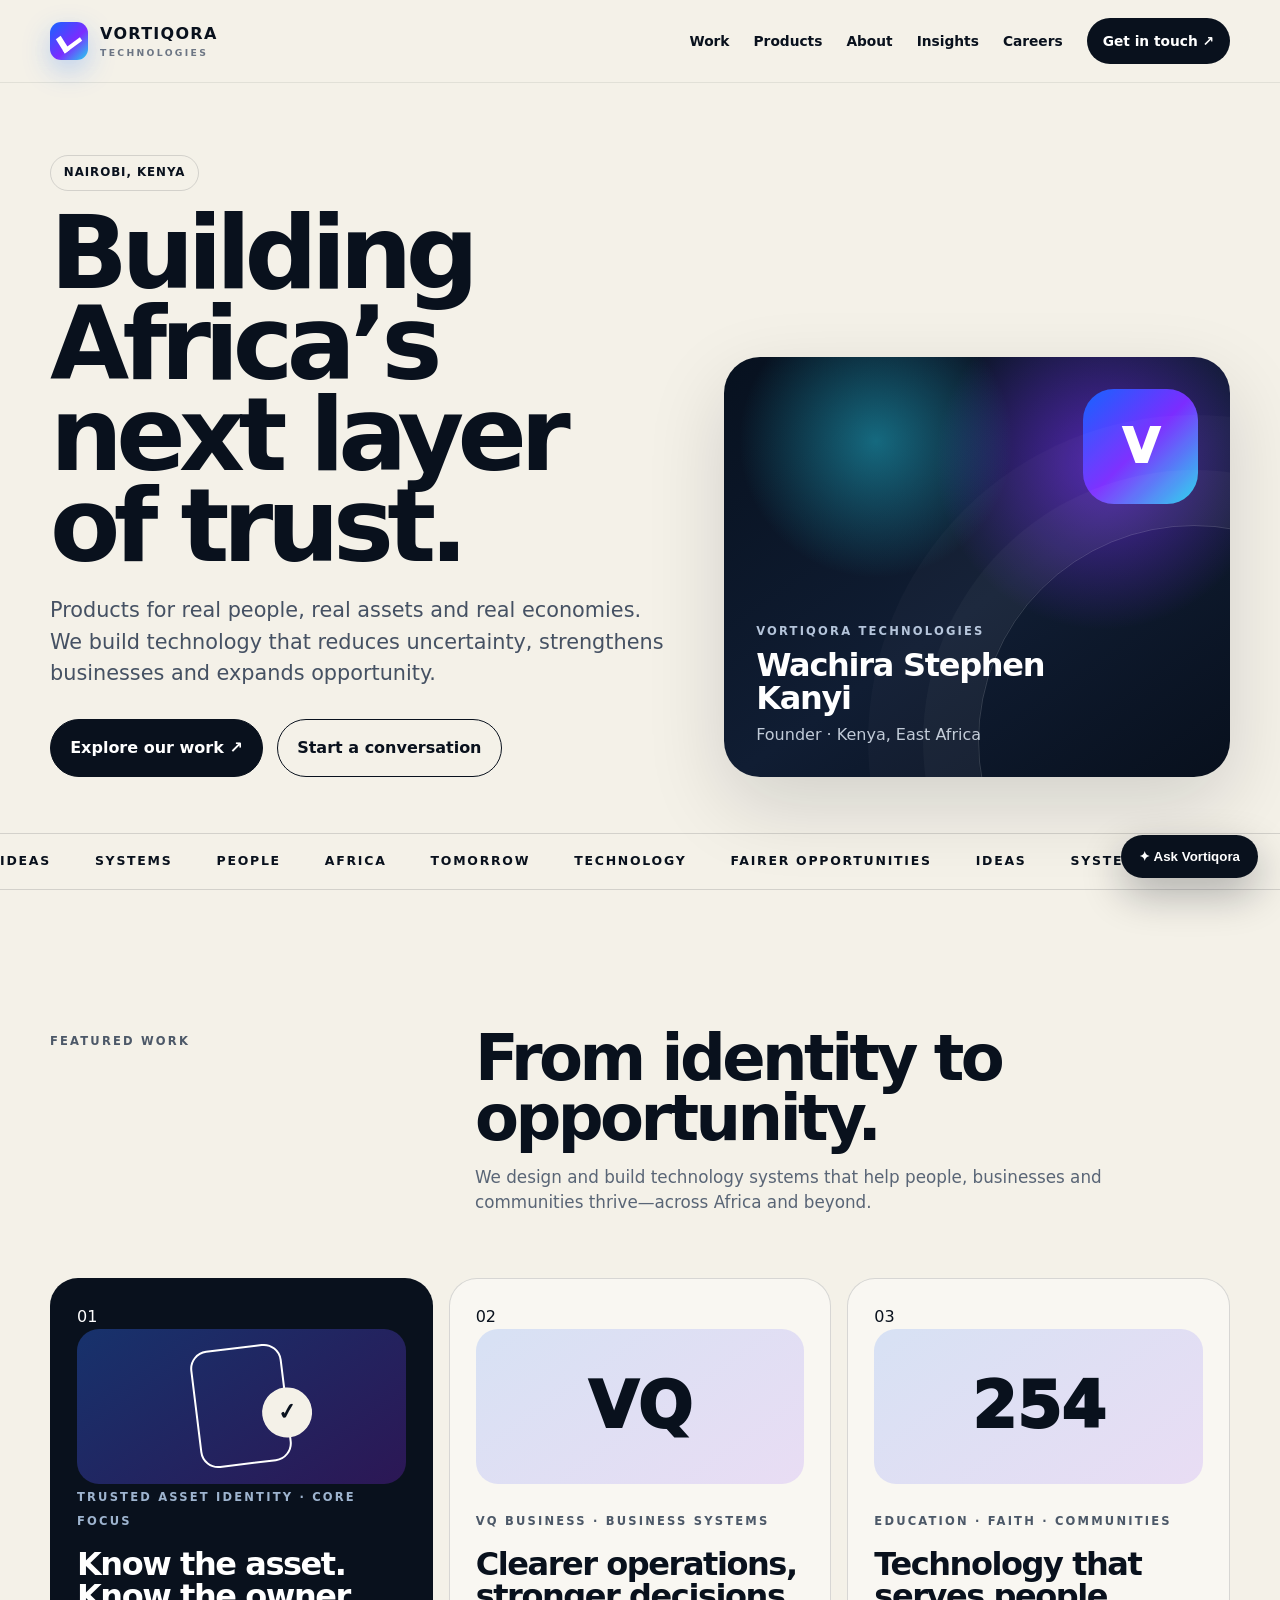
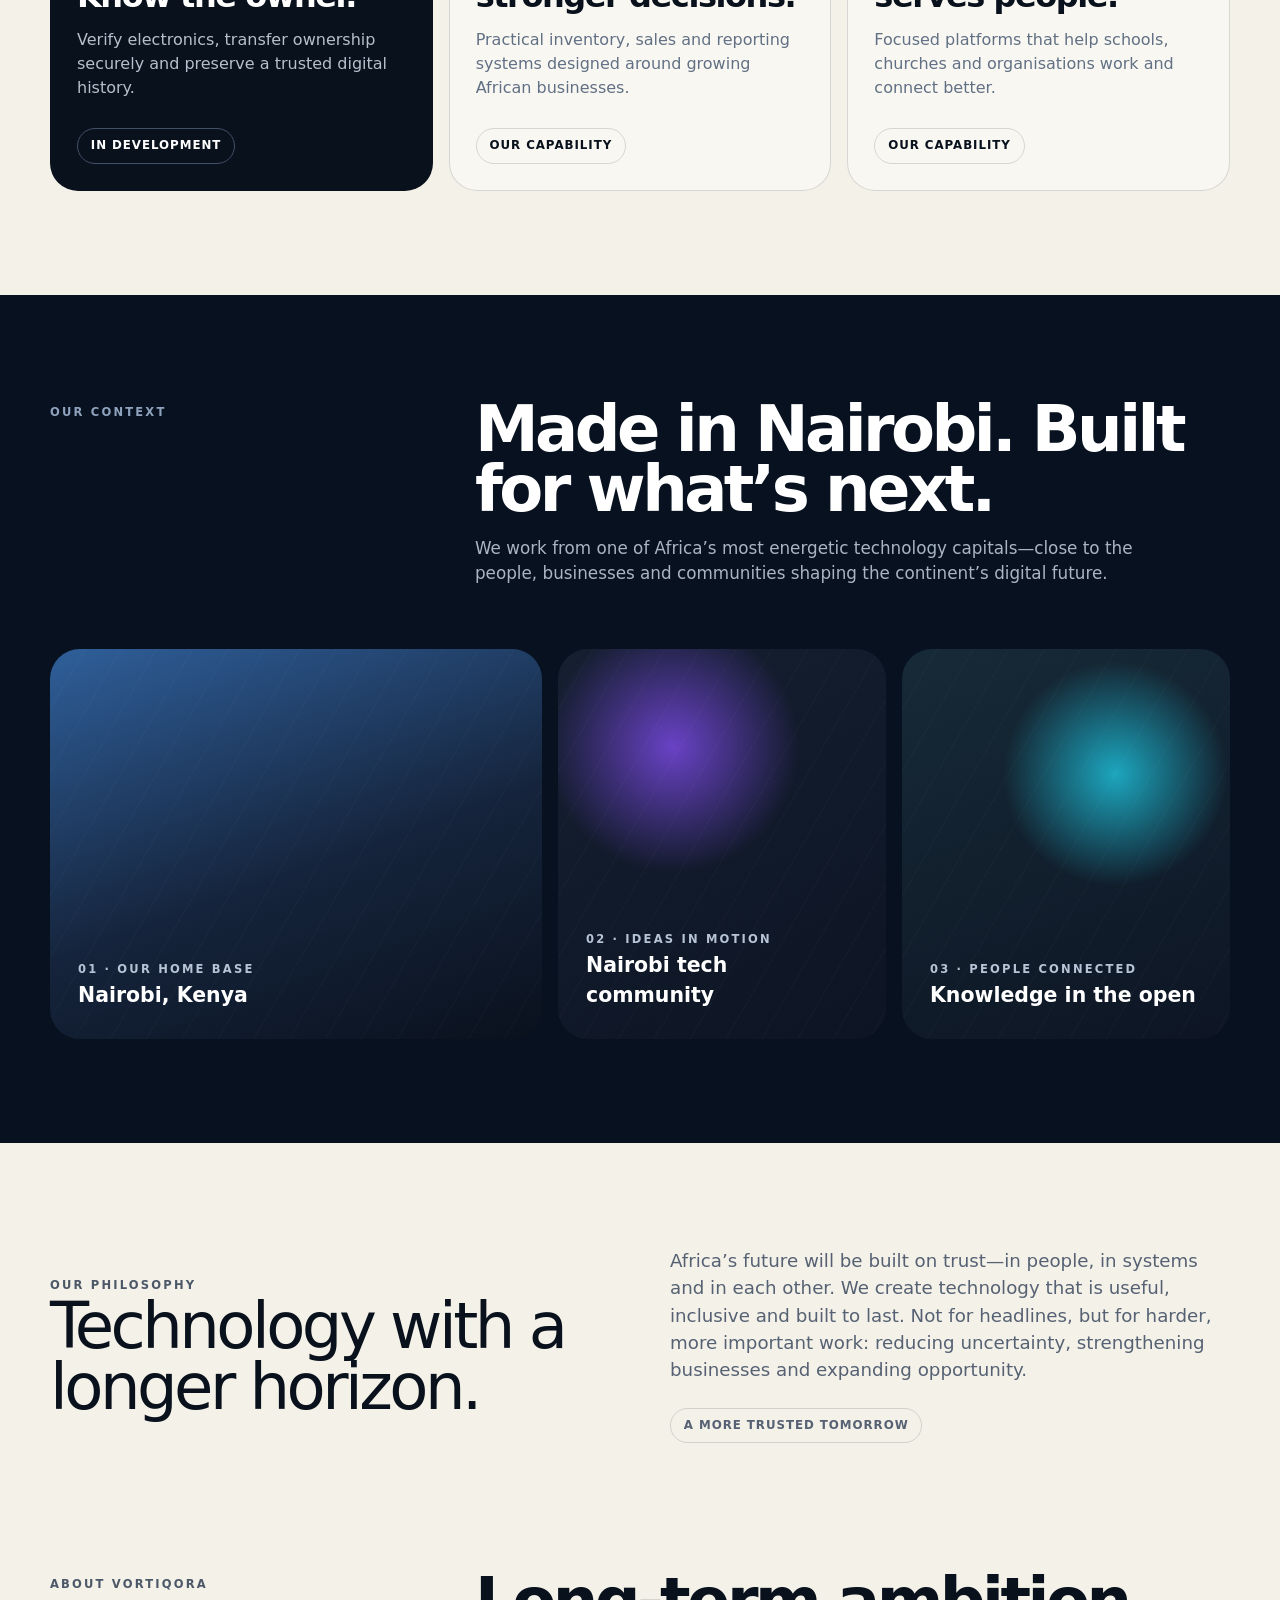
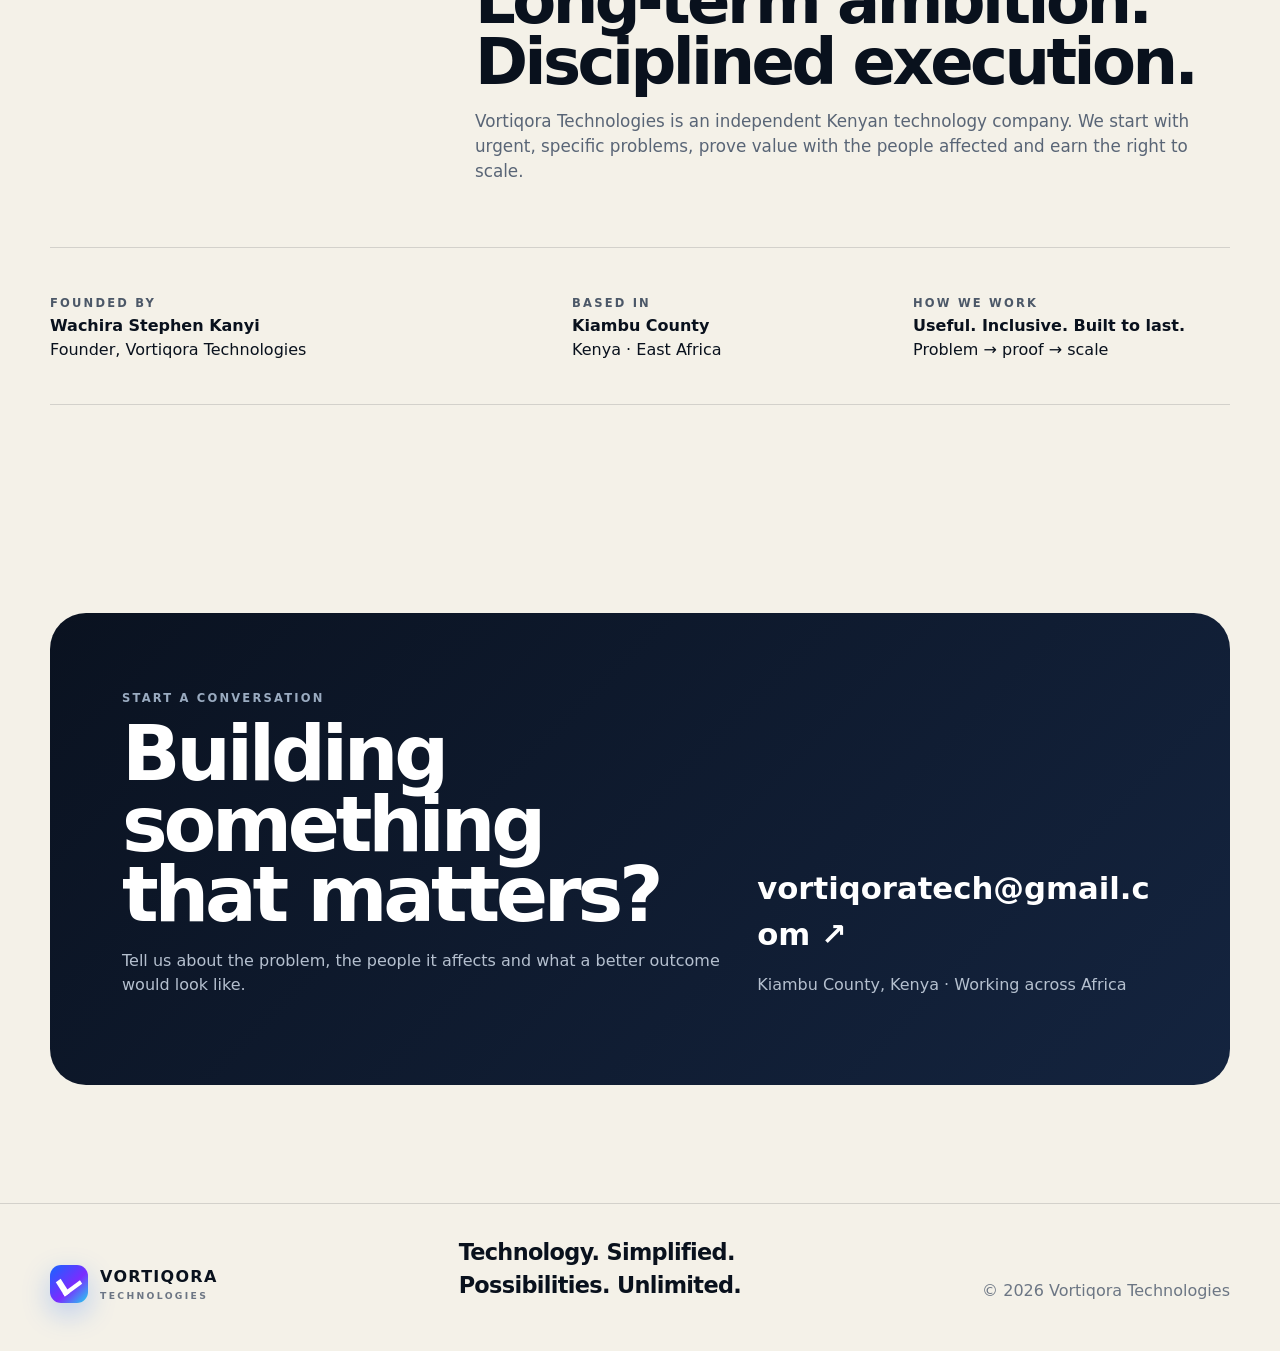
==== index.html @ d974676c "Deploy latest Vortiqora Technologies website" ====
<!doctype html>
<html lang="en">
<head>
<meta charset="utf-8">
<meta name="viewport" content="width=device-width,initial-scale=1">
<meta name="theme-color" content="#07111f">
<meta name="description" content="Vortiqora Technologies builds trusted technology systems for people, businesses and communities across Africa.">
<title>Vortiqora Technologies — Building Africa’s next layer of trust</title>
<style>
:root{--ink:#09111d;--paper:#f4f1e8;--line:rgba(9,17,29,.14);--blue:#1565ff;--cyan:#22d3ee;--purple:#7b2cff;--muted:#617084}
*{box-sizing:border-box}html{scroll-behavior:smooth}body{margin:0;background:var(--paper);color:var(--ink);font-family:Inter,ui-sans-serif,system-ui,-apple-system,BlinkMacSystemFont,"Segoe UI",sans-serif;line-height:1.5}a{color:inherit;text-decoration:none}.wrap{width:min(1180px,calc(100% - 40px));margin:auto}.eyebrow{font-size:.72rem;letter-spacing:.19em;text-transform:uppercase;font-weight:800;color:#4c5868}.pill{display:inline-flex;padding:.5rem .8rem;border:1px solid var(--line);border-radius:999px;font-size:.74rem;font-weight:800;letter-spacing:.08em;text-transform:uppercase}.nav{position:sticky;top:0;z-index:30;backdrop-filter:blur(18px);background:rgba(244,241,232,.86);border-bottom:1px solid rgba(9,17,29,.08)}.nav-inner{height:82px;display:flex;align-items:center;justify-content:space-between;gap:24px}.brand{display:flex;align-items:center;gap:12px;font-weight:900;letter-spacing:.08em}.mark{width:38px;height:38px;border-radius:11px;background:linear-gradient(135deg,var(--blue),var(--purple) 57%,var(--cyan));position:relative;box-shadow:0 10px 28px rgba(21,101,255,.26)}.mark:before{content:"";position:absolute;inset:8px 10px 10px;border-left:5px solid white;border-bottom:5px solid white;transform:skewX(-20deg) rotate(-45deg)}.brand small{display:block;font-size:.58rem;letter-spacing:.25em;font-weight:700;color:#6d7684}.nav-links{display:flex;align-items:center;gap:24px;font-size:.86rem;font-weight:700}.nav-cta{padding:.78rem 1rem;border-radius:999px;background:var(--ink);color:white}.hero{padding:72px 0 34px}.hero-grid{display:grid;grid-template-columns:1.1fr .9fr;gap:56px;align-items:end}.hero h1{font-size:clamp(3.4rem,8vw,7.7rem);line-height:.89;letter-spacing:-.065em;margin:16px 0 24px}.lead{font-size:clamp(1.05rem,2vw,1.3rem);max-width:640px;color:#455163}.hero-actions{display:flex;gap:14px;margin-top:30px;flex-wrap:wrap}.btn{display:inline-flex;padding:1rem 1.2rem;border-radius:999px;border:1px solid var(--ink);font-weight:800}.btn.dark{background:var(--ink);color:#fff}.hero-card{min-height:420px;border-radius:36px;background:radial-gradient(circle at 30% 20%,rgba(34,211,238,.44),transparent 28%),radial-gradient(circle at 75% 25%,rgba(123,44,255,.6),transparent 34%),linear-gradient(145deg,#07111f,#101d33 55%,#08101d);position:relative;overflow:hidden;color:#fff;padding:32px;box-shadow:0 28px 80px rgba(7,17,31,.14)}.hero-card:after{content:"";position:absolute;width:430px;height:430px;border:1px solid rgba(255,255,255,.16);border-radius:50%;right:-180px;bottom:-180px;box-shadow:0 0 0 55px rgba(255,255,255,.03),0 0 0 110px rgba(255,255,255,.025)}.bigmark{width:115px;height:115px;border-radius:31px;background:linear-gradient(135deg,var(--blue),var(--purple),var(--cyan));position:absolute;right:32px;top:32px;display:grid;place-items:center;font-size:3rem;font-weight:1000}.hero-card .copy{position:absolute;left:32px;bottom:30px;max-width:70%}.hero-card h3{font-size:2rem;line-height:1.04;letter-spacing:-.04em;margin:.45rem 0}.ticker{overflow:hidden;border-block:1px solid var(--line);margin-top:56px}.ticker-track{display:flex;gap:44px;white-space:nowrap;padding:18px 0;font-weight:900;letter-spacing:.14em;font-size:.78rem;animation:scroll 24s linear infinite}@keyframes scroll{to{transform:translateX(-50%)}}section{padding:104px 0}.section-head{display:grid;grid-template-columns:.68fr 1.32fr;gap:36px;margin-bottom:46px}.section-head h2{font-size:clamp(2.4rem,5vw,5.2rem);line-height:.94;letter-spacing:-.055em;margin:0}.section-head p{max-width:720px;color:#596576;font-size:1.05rem}.work{display:grid;grid-template-columns:repeat(3,1fr);gap:16px}.card{border:1px solid var(--line);border-radius:28px;padding:26px;background:rgba(255,255,255,.42);min-height:395px;display:flex;flex-direction:column;justify-content:space-between;transition:.25s}.card:hover{transform:translateY(-6px);box-shadow:0 28px 80px rgba(7,17,31,.12)}.card.dark{background:var(--ink);color:#fff;border-color:transparent}.card h3{font-size:2rem;line-height:1;letter-spacing:-.045em;margin:16px 0}.card p{color:var(--muted)}.card.dark p{color:#b6c0cd}.glyph{height:155px;border-radius:22px;background:linear-gradient(145deg,rgba(21,101,255,.15),rgba(123,44,255,.13));display:grid;place-items:center}.card.dark .glyph{background:linear-gradient(145deg,#17326c,#2c1755)}.asset{width:92px;height:118px;border:2px solid currentColor;border-radius:18px;position:relative;transform:rotate(-7deg)}.asset:after{content:"✓";position:absolute;width:50px;height:50px;border-radius:50%;display:grid;place-items:center;background:var(--paper);color:var(--ink);right:-26px;bottom:20px;font-weight:1000;font-size:1.4rem}.context{background:#07111f;color:#fff}.context .section-head p{color:#aab5c3}.context-grid{display:grid;grid-template-columns:1.2fr .8fr .8fr;gap:16px}.scene{min-height:390px;border-radius:30px;padding:28px;display:flex;align-items:end;position:relative;overflow:hidden;background:linear-gradient(160deg,#2f5f9a,#15243c 55%,#0a111d)}.scene:nth-child(2){background:radial-gradient(circle at 35% 25%,#6942c5,transparent 35%),linear-gradient(150deg,#151f30,#0d1524)}.scene:nth-child(3){background:radial-gradient(circle at 65% 32%,#1ca6be,transparent 33%),linear-gradient(160deg,#172a37,#0d1524)}.scene:before{content:"";position:absolute;inset:0;background:repeating-linear-gradient(120deg,transparent 0 30px,rgba(255,255,255,.025) 30px 31px)}.scene div{position:relative}.scene b{font-size:1.28rem}.philosophy{display:grid;grid-template-columns:1fr 1fr;gap:60px;align-items:center}.quote{font-size:clamp(2.5rem,5vw,5.5rem);line-height:.95;letter-spacing:-.055em}.manifesto{font-size:1.14rem;color:#566274}.about-panel{border-block:1px solid var(--line);padding:42px 0;display:grid;grid-template-columns:1.1fr .7fr .7fr;gap:24px}.contact{padding-bottom:118px}.contact-box{border-radius:36px;background:linear-gradient(135deg,#0a1220,#14243f);color:#fff;padding:clamp(32px,6vw,72px);display:grid;grid-template-columns:1.2fr .8fr;gap:34px;align-items:end}.contact-box h2{font-size:clamp(3rem,6vw,6rem);line-height:.92;letter-spacing:-.055em;margin:10px 0 18px}.contact-box p{color:#b5c0cf}.email{font-size:clamp(1.1rem,2.4vw,2rem);font-weight:900;word-break:break-word}.footer{border-top:1px solid var(--line);padding:32px 0 48px}.footer-inner{display:flex;justify-content:space-between;gap:30px;align-items:flex-end}.tag{font-size:1.4rem;font-weight:900;letter-spacing:-.03em}.chat-btn{position:fixed;right:22px;bottom:22px;z-index:50;border:0;border-radius:999px;background:var(--ink);color:#fff;padding:14px 18px;box-shadow:0 16px 40px rgba(9,17,29,.3);font-weight:800;cursor:pointer}.chat{position:fixed;right:22px;bottom:82px;width:min(360px,calc(100vw - 44px));height:500px;background:#fff;border:1px solid rgba(9,17,29,.12);border-radius:24px;box-shadow:0 30px 80px rgba(9,17,29,.26);z-index:49;display:none;overflow:hidden}.chat.open{display:flex;flex-direction:column}.chat-head{background:var(--ink);color:#fff;padding:18px}.messages{flex:1;padding:16px;overflow:auto;display:flex;flex-direction:column;gap:10px}.bubble{max-width:82%;padding:10px 12px;border-radius:16px;background:#edf1f5;font-size:.9rem}.bubble.me{align-self:flex-end;background:var(--ink);color:#fff}.chat-form{display:flex;gap:8px;padding:12px;border-top:1px solid var(--line)}.chat-form input{min-width:0;flex:1;border:1px solid var(--line);border-radius:999px;padding:11px 13px}.chat-form button{border:0;background:var(--ink);color:#fff;border-radius:999px;padding:0 15px;font-weight:800}
@media(max-width:900px){.nav-links{display:none}.hero-grid,.section-head,.philosophy,.contact-box{grid-template-columns:1fr}.work,.context-grid,.about-panel{grid-template-columns:1fr}.hero-card{min-height:360px}.footer-inner{align-items:flex-start;flex-direction:column}.hero{padding-top:44px}section{padding:76px 0}}@media(max-width:520px){.wrap{width:min(100% - 24px,1180px)}.hero h1{font-size:3.45rem}.nav-inner{height:70px}.brand span:last-child{font-size:.8rem}}
</style>
</head>
<body>
<header class="nav"><div class="wrap nav-inner">
<a class="brand" href="#top"><span class="mark"></span><span>VORTIQORA<small>TECHNOLOGIES</small></span></a>
<nav class="nav-links"><a href="#work">Work</a><a href="#products">Products</a><a href="#about">About</a><a href="#insights">Insights</a><a href="#careers">Careers</a><a class="nav-cta" href="#contact">Get in touch ↗</a></nav>
</div></header>
<main id="top">
<section class="hero"><div class="wrap hero-grid"><div>
<div class="pill">Nairobi, Kenya</div>
<h1>Building Africa’s next layer of trust.</h1>
<p class="lead">Products for real people, real assets and real economies. We build technology that reduces uncertainty, strengthens businesses and expands opportunity.</p>
<div class="hero-actions"><a class="btn dark" href="#work">Explore our work ↗</a><a class="btn" href="#contact">Start a conversation</a></div>
</div>
<div class="hero-card"><div class="bigmark">V</div><div class="copy"><span class="eyebrow" style="color:#b4c4da">Vortiqora Technologies</span><h3>Wachira Stephen Kanyi</h3><div style="color:#c0cad7">Founder · Kenya, East Africa</div></div></div>
</div>
<div class="ticker"><div class="ticker-track"><span>IDEAS</span><span>SYSTEMS</span><span>PEOPLE</span><span>AFRICA</span><span>TOMORROW</span><span>TECHNOLOGY</span><span>FAIRER OPPORTUNITIES</span><span>IDEAS</span><span>SYSTEMS</span><span>PEOPLE</span><span>AFRICA</span><span>TOMORROW</span><span>TECHNOLOGY</span><span>FAIRER OPPORTUNITIES</span></div></div>
</section>
<section id="work"><div class="wrap">
<div class="section-head"><div><span class="eyebrow">Featured work</span></div><div><h2>From identity to opportunity.</h2><p>We design and build technology systems that help people, businesses and communities thrive—across Africa and beyond.</p></div></div>
<div class="work" id="products">
<article class="card dark"><div><div>01</div><div class="glyph"><div class="asset"></div></div></div><div><span class="eyebrow" style="color:#9eb4cf">Trusted Asset Identity · Core Focus</span><h3>Know the asset. Know the owner.</h3><p>Verify electronics, transfer ownership securely and preserve a trusted digital history.</p><div class="pill" style="border-color:#415168;margin-top:12px">In development</div></div></article>
<article class="card"><div><div>02</div><div class="glyph"><div style="font-size:4rem;font-weight:1000">VQ</div></div></div><div><span class="eyebrow">VQ Business · Business Systems</span><h3>Clearer operations, stronger decisions.</h3><p>Practical inventory, sales and reporting systems designed around growing African businesses.</p><div class="pill" style="margin-top:12px">Our capability</div></div></article>
<article class="card"><div><div>03</div><div class="glyph"><div style="font-size:4rem;font-weight:1000">254</div></div></div><div><span class="eyebrow">Education · Faith · Communities</span><h3>Technology that serves people.</h3><p>Focused platforms that help schools, churches and organisations work and connect better.</p><div class="pill" style="margin-top:12px">Our capability</div></div></article>
</div></div></section>
<section class="context" id="insights"><div class="wrap">
<div class="section-head"><div><span class="eyebrow" style="color:#8ea2bd">Our context</span></div><div><h2>Made in Nairobi. Built for what’s next.</h2><p>We work from one of Africa’s most energetic technology capitals—close to the people, businesses and communities shaping the continent’s digital future.</p></div></div>
<div class="context-grid"><div class="scene"><div><span class="eyebrow" style="color:#b6c4d5">01 · Our home base</span><br><b>Nairobi, Kenya</b></div></div><div class="scene"><div><span class="eyebrow" style="color:#b6c4d5">02 · Ideas in motion</span><br><b>Nairobi tech community</b></div></div><div class="scene"><div><span class="eyebrow" style="color:#b6c4d5">03 · People connected</span><br><b>Knowledge in the open</b></div></div></div>
</div></section>
<section><div class="wrap philosophy"><div><span class="eyebrow">Our philosophy</span><div class="quote">Technology with a longer horizon.</div></div><div class="manifesto">Africa’s future will be built on trust—in people, in systems and in each other. We create technology that is useful, inclusive and built to last. Not for headlines, but for harder, more important work: reducing uncertainty, strengthening businesses and expanding opportunity.<div class="pill" style="margin-top:24px">A more trusted tomorrow</div></div></div></section>
<section id="about" style="padding-top:24px"><div class="wrap">
<div class="section-head"><div><span class="eyebrow">About Vortiqora</span></div><div><h2>Long-term ambition. Disciplined execution.</h2><p>Vortiqora Technologies is an independent Kenyan technology company. We start with urgent, specific problems, prove value with the people affected and earn the right to scale.</p></div></div>
<div class="about-panel"><div><span class="eyebrow">Founded by</span><br><strong>Wachira Stephen Kanyi</strong><br>Founder, Vortiqora Technologies</div><div><span class="eyebrow">Based in</span><br><strong>Kiambu County</strong><br>Kenya · East Africa</div><div id="careers"><span class="eyebrow">How we work</span><br><strong>Useful. Inclusive. Built to last.</strong><br>Problem → proof → scale</div></div>
</div></section>
<section class="contact" id="contact"><div class="wrap"><div class="contact-box"><div><span class="eyebrow" style="color:#9aabc0">Start a conversation</span><h2>Building something that matters?</h2><p>Tell us about the problem, the people it affects and what a better outcome would look like.</p></div><div><a class="email" href="mailto:vortiqoratech@gmail.com">vortiqoratech@gmail.com ↗</a><p>Kiambu County, Kenya · Working across Africa</p></div></div></div></section>
</main>
<footer class="footer"><div class="wrap footer-inner"><div class="brand"><span class="mark"></span><span>VORTIQORA<small>TECHNOLOGIES</small></span></div><div class="tag">Technology. Simplified.<br>Possibilities. Unlimited.</div><div style="color:#6c7684">© 2026 Vortiqora Technologies</div></div></footer>
<button class="chat-btn" onclick="document.getElementById('chat').classList.toggle('open')">✦ Ask Vortiqora</button>
<aside class="chat" id="chat"><div class="chat-head"><strong>Vortiqora assistant</strong><div style="opacity:.7;font-size:.8rem">Ask about our work and products</div></div><div class="messages" id="messages"><div class="bubble">Hi 👋 I can tell you about Vortiqora’s products, asset identity, business systems or how to get in touch.</div></div><form class="chat-form" onsubmit="sendMsg(event)"><input id="q" autocomplete="off" placeholder="Ask Vortiqora…"><button>Send</button></form></aside>
<script>
function sendMsg(e){e.preventDefault();const i=document.getElementById('q'),v=i.value.trim();if(!v)return;const m=document.getElementById('messages');let u=document.createElement('div');u.className='bubble me';u.textContent=v;m.appendChild(u);i.value='';const s=v.toLowerCase();let r='Vortiqora builds practical technology systems focused on trust, business operations and community impact across Africa.';if(s.includes('asset')||s.includes('phone')||s.includes('owner'))r='Trusted Asset Identity is our core focus: verify electronics, associate verified ownership, support secure transfers and preserve a trusted digital history.';else if(s.includes('business')||s.includes('inventory')||s.includes('sales'))r='VQ Business focuses on practical inventory, sales and reporting systems designed around growing African businesses.';else if(s.includes('school')||s.includes('church')||s.includes('community'))r='Our community technology work includes focused platforms for schools, churches and organisations that need better operations and stronger connection.';else if(s.includes('contact')||s.includes('email'))r='You can reach Vortiqora Technologies at vortiqoratech@gmail.com.';setTimeout(()=>{let b=document.createElement('div');b.className='bubble';b.textContent=r;m.appendChild(b);m.scrollTop=m.scrollHeight},250)}
</script>
</body></html>
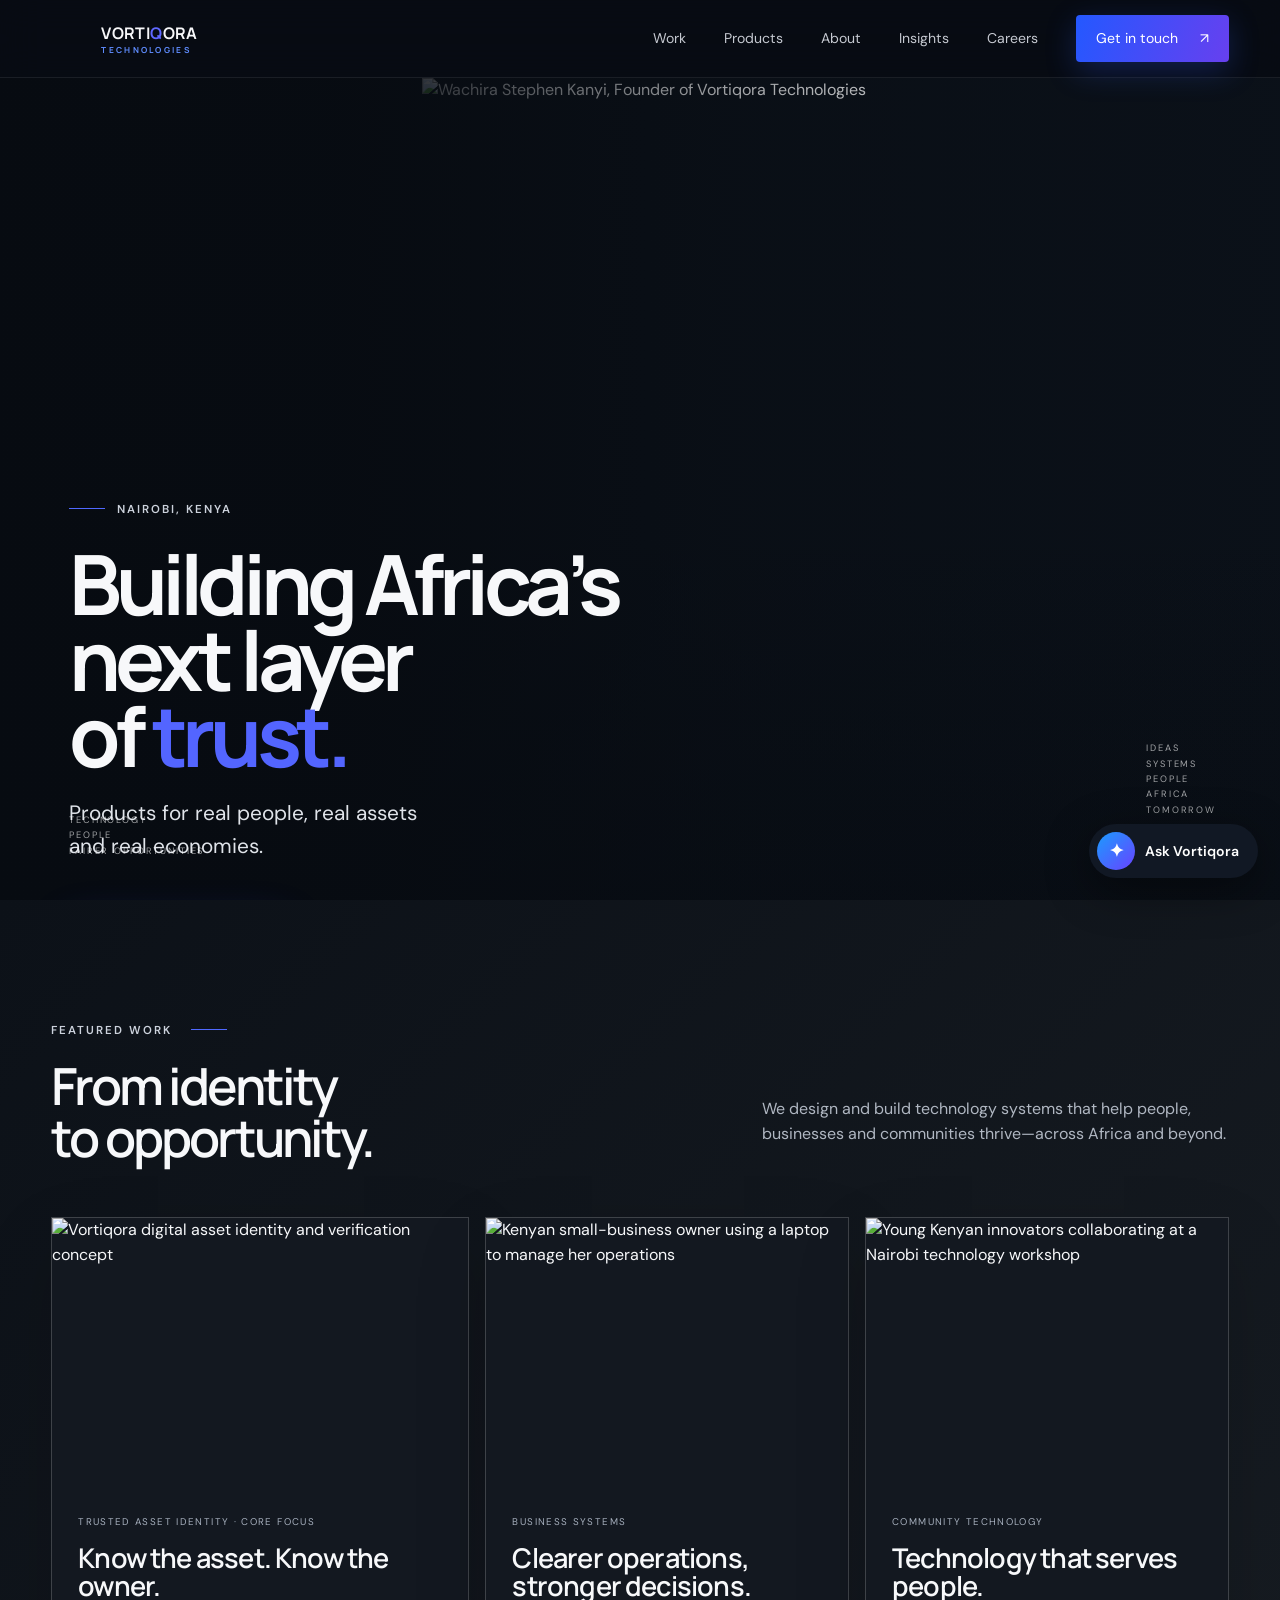
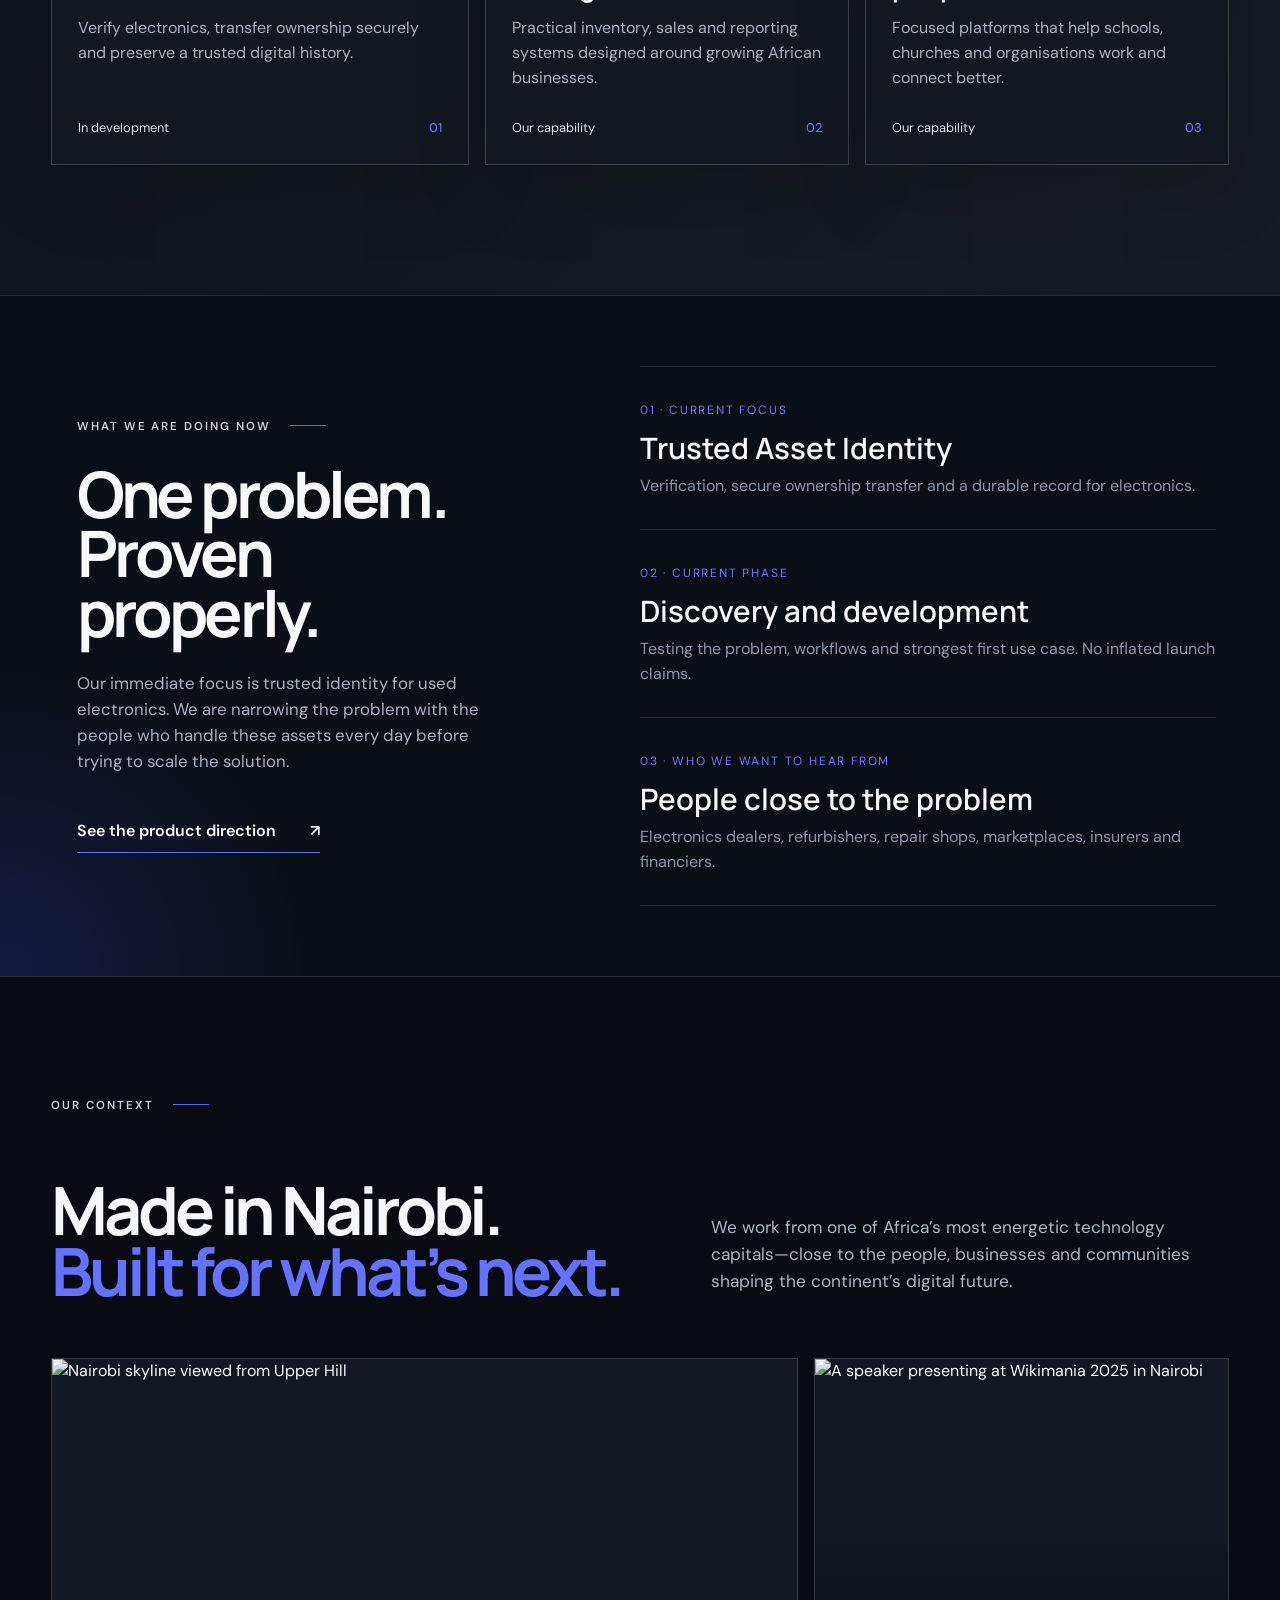
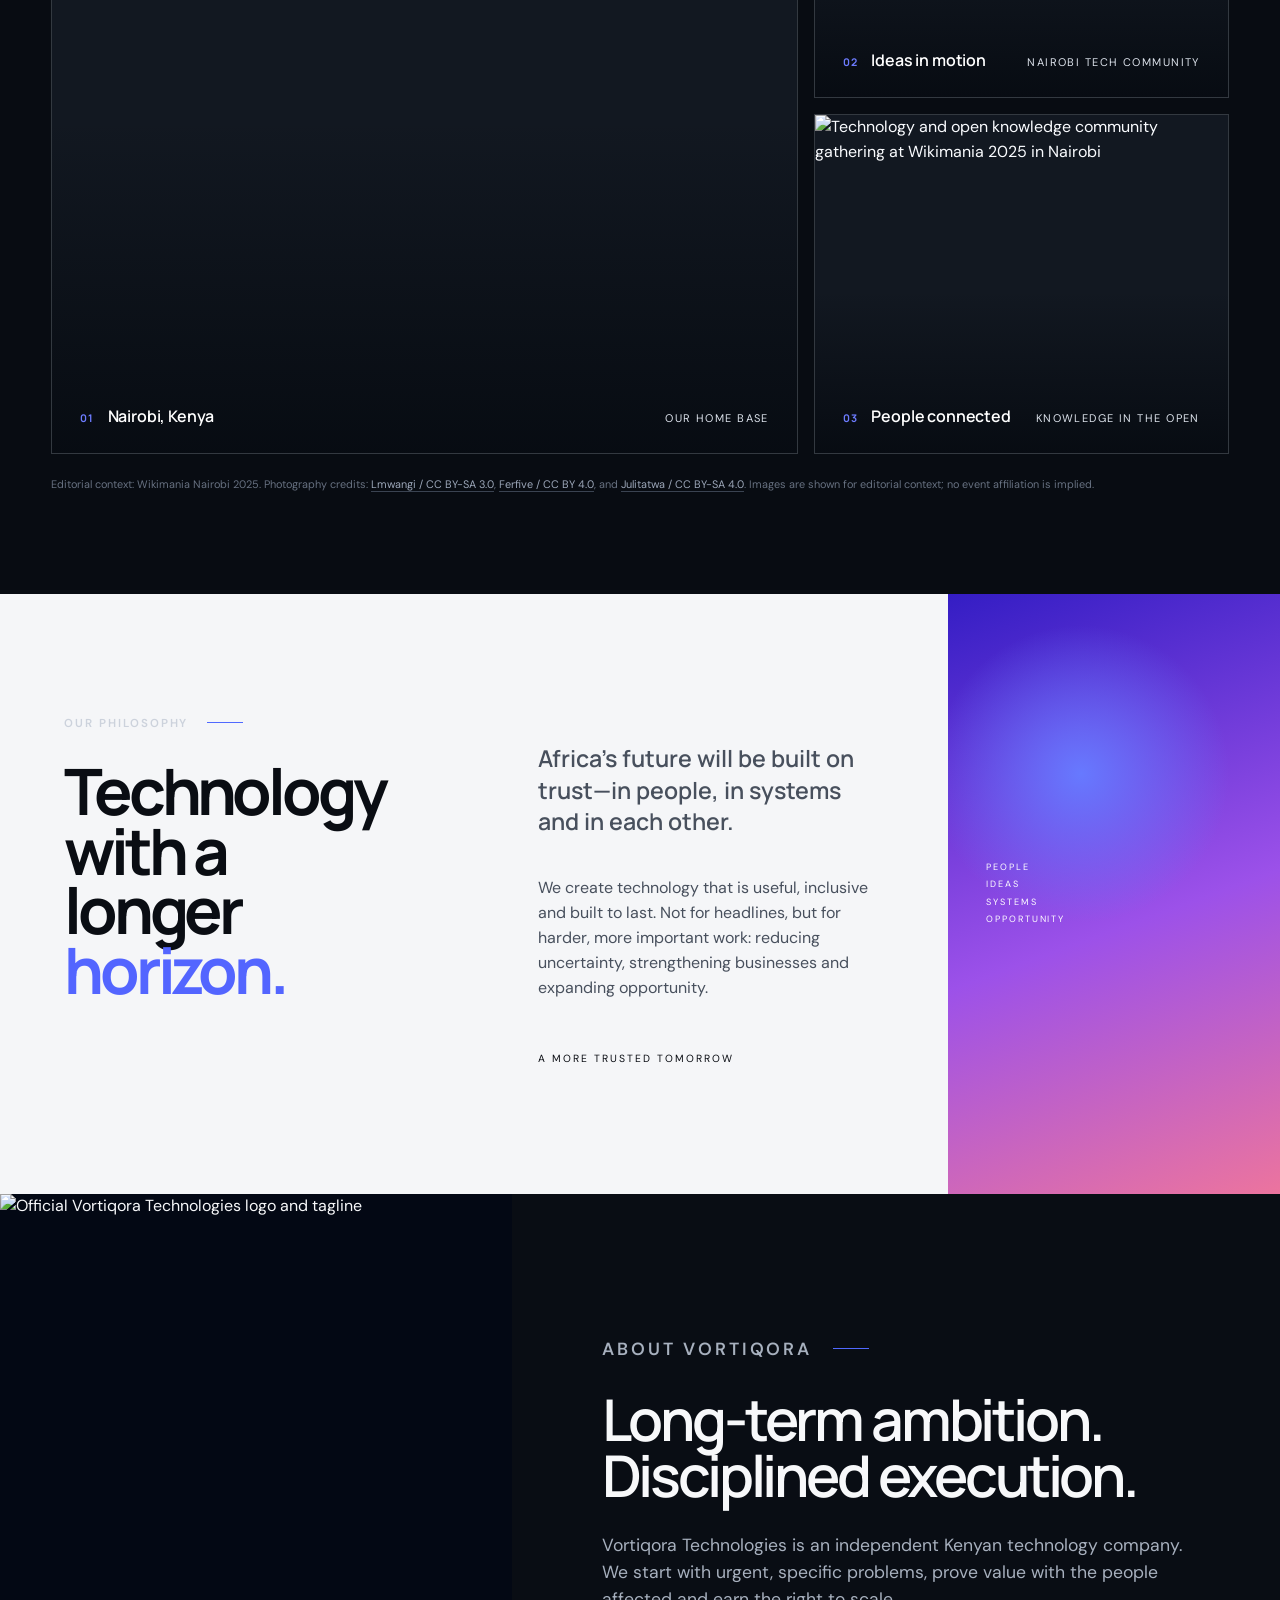
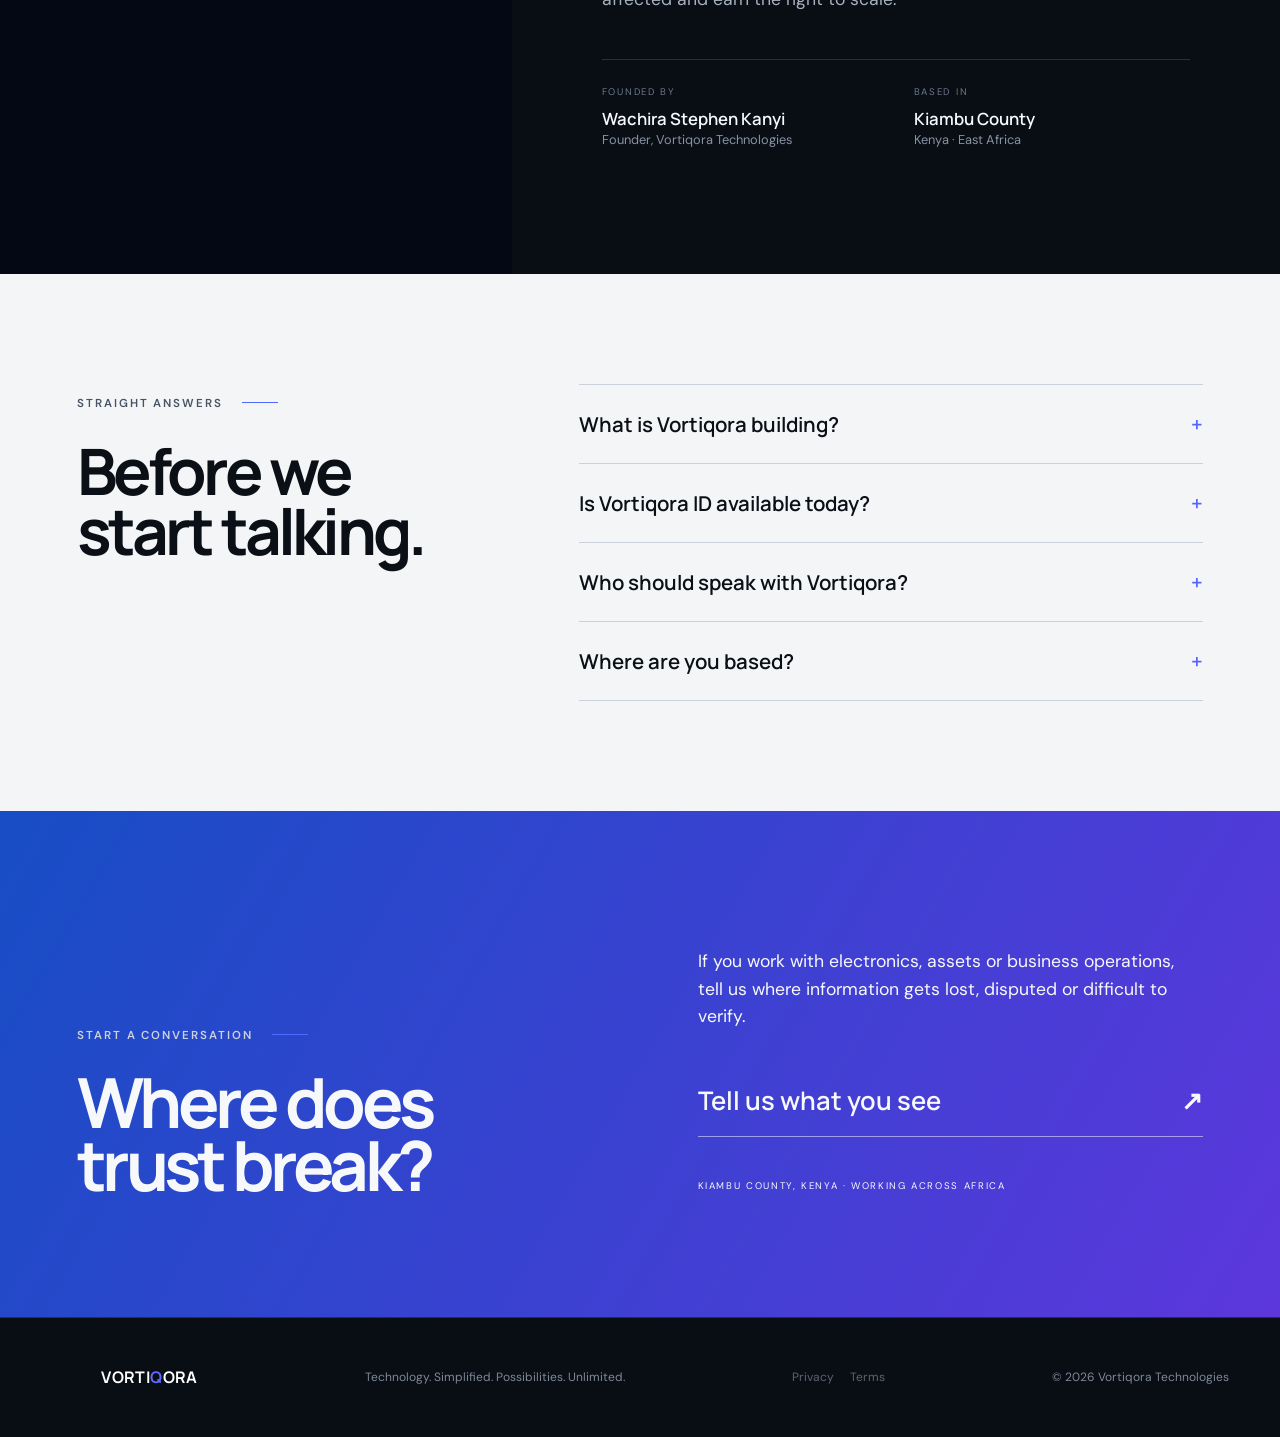
==== commit 6d8b1187: "Restore exact Vortiqora Technologies website package" ====
--- a/index.html
+++ b/index.html
@@ -1,55 +1,64 @@
 <!doctype html>
-<html lang="en">
+<html lang="en-KE">
 <head>
-<meta charset="utf-8">
-<meta name="viewport" content="width=device-width,initial-scale=1">
-<meta name="theme-color" content="#07111f">
-<meta name="description" content="Vortiqora Technologies builds trusted technology systems for people, businesses and communities across Africa.">
-<title>Vortiqora Technologies — Building Africa’s next layer of trust</title>
-<style>
-:root{--ink:#09111d;--paper:#f4f1e8;--line:rgba(9,17,29,.14);--blue:#1565ff;--cyan:#22d3ee;--purple:#7b2cff;--muted:#617084}
-*{box-sizing:border-box}html{scroll-behavior:smooth}body{margin:0;background:var(--paper);color:var(--ink);font-family:Inter,ui-sans-serif,system-ui,-apple-system,BlinkMacSystemFont,"Segoe UI",sans-serif;line-height:1.5}a{color:inherit;text-decoration:none}.wrap{width:min(1180px,calc(100% - 40px));margin:auto}.eyebrow{font-size:.72rem;letter-spacing:.19em;text-transform:uppercase;font-weight:800;color:#4c5868}.pill{display:inline-flex;padding:.5rem .8rem;border:1px solid var(--line);border-radius:999px;font-size:.74rem;font-weight:800;letter-spacing:.08em;text-transform:uppercase}.nav{position:sticky;top:0;z-index:30;backdrop-filter:blur(18px);background:rgba(244,241,232,.86);border-bottom:1px solid rgba(9,17,29,.08)}.nav-inner{height:82px;display:flex;align-items:center;justify-content:space-between;gap:24px}.brand{display:flex;align-items:center;gap:12px;font-weight:900;letter-spacing:.08em}.mark{width:38px;height:38px;border-radius:11px;background:linear-gradient(135deg,var(--blue),var(--purple) 57%,var(--cyan));position:relative;box-shadow:0 10px 28px rgba(21,101,255,.26)}.mark:before{content:"";position:absolute;inset:8px 10px 10px;border-left:5px solid white;border-bottom:5px solid white;transform:skewX(-20deg) rotate(-45deg)}.brand small{display:block;font-size:.58rem;letter-spacing:.25em;font-weight:700;color:#6d7684}.nav-links{display:flex;align-items:center;gap:24px;font-size:.86rem;font-weight:700}.nav-cta{padding:.78rem 1rem;border-radius:999px;background:var(--ink);color:white}.hero{padding:72px 0 34px}.hero-grid{display:grid;grid-template-columns:1.1fr .9fr;gap:56px;align-items:end}.hero h1{font-size:clamp(3.4rem,8vw,7.7rem);line-height:.89;letter-spacing:-.065em;margin:16px 0 24px}.lead{font-size:clamp(1.05rem,2vw,1.3rem);max-width:640px;color:#455163}.hero-actions{display:flex;gap:14px;margin-top:30px;flex-wrap:wrap}.btn{display:inline-flex;padding:1rem 1.2rem;border-radius:999px;border:1px solid var(--ink);font-weight:800}.btn.dark{background:var(--ink);color:#fff}.hero-card{min-height:420px;border-radius:36px;background:radial-gradient(circle at 30% 20%,rgba(34,211,238,.44),transparent 28%),radial-gradient(circle at 75% 25%,rgba(123,44,255,.6),transparent 34%),linear-gradient(145deg,#07111f,#101d33 55%,#08101d);position:relative;overflow:hidden;color:#fff;padding:32px;box-shadow:0 28px 80px rgba(7,17,31,.14)}.hero-card:after{content:"";position:absolute;width:430px;height:430px;border:1px solid rgba(255,255,255,.16);border-radius:50%;right:-180px;bottom:-180px;box-shadow:0 0 0 55px rgba(255,255,255,.03),0 0 0 110px rgba(255,255,255,.025)}.bigmark{width:115px;height:115px;border-radius:31px;background:linear-gradient(135deg,var(--blue),var(--purple),var(--cyan));position:absolute;right:32px;top:32px;display:grid;place-items:center;font-size:3rem;font-weight:1000}.hero-card .copy{position:absolute;left:32px;bottom:30px;max-width:70%}.hero-card h3{font-size:2rem;line-height:1.04;letter-spacing:-.04em;margin:.45rem 0}.ticker{overflow:hidden;border-block:1px solid var(--line);margin-top:56px}.ticker-track{display:flex;gap:44px;white-space:nowrap;padding:18px 0;font-weight:900;letter-spacing:.14em;font-size:.78rem;animation:scroll 24s linear infinite}@keyframes scroll{to{transform:translateX(-50%)}}section{padding:104px 0}.section-head{display:grid;grid-template-columns:.68fr 1.32fr;gap:36px;margin-bottom:46px}.section-head h2{font-size:clamp(2.4rem,5vw,5.2rem);line-height:.94;letter-spacing:-.055em;margin:0}.section-head p{max-width:720px;color:#596576;font-size:1.05rem}.work{display:grid;grid-template-columns:repeat(3,1fr);gap:16px}.card{border:1px solid var(--line);border-radius:28px;padding:26px;background:rgba(255,255,255,.42);min-height:395px;display:flex;flex-direction:column;justify-content:space-between;transition:.25s}.card:hover{transform:translateY(-6px);box-shadow:0 28px 80px rgba(7,17,31,.12)}.card.dark{background:var(--ink);color:#fff;border-color:transparent}.card h3{font-size:2rem;line-height:1;letter-spacing:-.045em;margin:16px 0}.card p{color:var(--muted)}.card.dark p{color:#b6c0cd}.glyph{height:155px;border-radius:22px;background:linear-gradient(145deg,rgba(21,101,255,.15),rgba(123,44,255,.13));display:grid;place-items:center}.card.dark .glyph{background:linear-gradient(145deg,#17326c,#2c1755)}.asset{width:92px;height:118px;border:2px solid currentColor;border-radius:18px;position:relative;transform:rotate(-7deg)}.asset:after{content:"✓";position:absolute;width:50px;height:50px;border-radius:50%;display:grid;place-items:center;background:var(--paper);color:var(--ink);right:-26px;bottom:20px;font-weight:1000;font-size:1.4rem}.context{background:#07111f;color:#fff}.context .section-head p{color:#aab5c3}.context-grid{display:grid;grid-template-columns:1.2fr .8fr .8fr;gap:16px}.scene{min-height:390px;border-radius:30px;padding:28px;display:flex;align-items:end;position:relative;overflow:hidden;background:linear-gradient(160deg,#2f5f9a,#15243c 55%,#0a111d)}.scene:nth-child(2){background:radial-gradient(circle at 35% 25%,#6942c5,transparent 35%),linear-gradient(150deg,#151f30,#0d1524)}.scene:nth-child(3){background:radial-gradient(circle at 65% 32%,#1ca6be,transparent 33%),linear-gradient(160deg,#172a37,#0d1524)}.scene:before{content:"";position:absolute;inset:0;background:repeating-linear-gradient(120deg,transparent 0 30px,rgba(255,255,255,.025) 30px 31px)}.scene div{position:relative}.scene b{font-size:1.28rem}.philosophy{display:grid;grid-template-columns:1fr 1fr;gap:60px;align-items:center}.quote{font-size:clamp(2.5rem,5vw,5.5rem);line-height:.95;letter-spacing:-.055em}.manifesto{font-size:1.14rem;color:#566274}.about-panel{border-block:1px solid var(--line);padding:42px 0;display:grid;grid-template-columns:1.1fr .7fr .7fr;gap:24px}.contact{padding-bottom:118px}.contact-box{border-radius:36px;background:linear-gradient(135deg,#0a1220,#14243f);color:#fff;padding:clamp(32px,6vw,72px);display:grid;grid-template-columns:1.2fr .8fr;gap:34px;align-items:end}.contact-box h2{font-size:clamp(3rem,6vw,6rem);line-height:.92;letter-spacing:-.055em;margin:10px 0 18px}.contact-box p{color:#b5c0cf}.email{font-size:clamp(1.1rem,2.4vw,2rem);font-weight:900;word-break:break-word}.footer{border-top:1px solid var(--line);padding:32px 0 48px}.footer-inner{display:flex;justify-content:space-between;gap:30px;align-items:flex-end}.tag{font-size:1.4rem;font-weight:900;letter-spacing:-.03em}.chat-btn{position:fixed;right:22px;bottom:22px;z-index:50;border:0;border-radius:999px;background:var(--ink);color:#fff;padding:14px 18px;box-shadow:0 16px 40px rgba(9,17,29,.3);font-weight:800;cursor:pointer}.chat{position:fixed;right:22px;bottom:82px;width:min(360px,calc(100vw - 44px));height:500px;background:#fff;border:1px solid rgba(9,17,29,.12);border-radius:24px;box-shadow:0 30px 80px rgba(9,17,29,.26);z-index:49;display:none;overflow:hidden}.chat.open{display:flex;flex-direction:column}.chat-head{background:var(--ink);color:#fff;padding:18px}.messages{flex:1;padding:16px;overflow:auto;display:flex;flex-direction:column;gap:10px}.bubble{max-width:82%;padding:10px 12px;border-radius:16px;background:#edf1f5;font-size:.9rem}.bubble.me{align-self:flex-end;background:var(--ink);color:#fff}.chat-form{display:flex;gap:8px;padding:12px;border-top:1px solid var(--line)}.chat-form input{min-width:0;flex:1;border:1px solid var(--line);border-radius:999px;padding:11px 13px}.chat-form button{border:0;background:var(--ink);color:#fff;border-radius:999px;padding:0 15px;font-weight:800}
-@media(max-width:900px){.nav-links{display:none}.hero-grid,.section-head,.philosophy,.contact-box{grid-template-columns:1fr}.work,.context-grid,.about-panel{grid-template-columns:1fr}.hero-card{min-height:360px}.footer-inner{align-items:flex-start;flex-direction:column}.hero{padding-top:44px}section{padding:76px 0}}@media(max-width:520px){.wrap{width:min(100% - 24px,1180px)}.hero h1{font-size:3.45rem}.nav-inner{height:70px}.brand span:last-child{font-size:.8rem}}
-</style>
+  <meta charset="UTF-8">
+  <meta name="viewport" content="width=device-width,initial-scale=1">
+  <title>Vortiqora Technologies | Trusted Digital Systems in Kenya</title>
+  <meta name="description" content="Vortiqora Technologies is a Kenya-based technology company building trusted asset identity, business systems and digital platforms for African organisations.">
+  <meta name="keywords" content="Vortiqora Technologies, technology company Kenya, asset verification Kenya, digital asset passport, ownership verification, business software Africa">
+  <meta name="author" content="Vortiqora Technologies">
+  <meta name="robots" content="index, follow, max-image-preview:large">
+  <meta name="theme-color" content="#0a0e15">
+  <link rel="canonical" href="https://vortiqora-technologies.kanyisteven44.chatgpt.site/">
+  <meta property="og:type" content="website"><meta property="og:locale" content="en_KE"><meta property="og:site_name" content="Vortiqora Technologies">
+  <meta property="og:title" content="Vortiqora Technologies | Building Africa's Next Layer of Trust">
+  <meta property="og:description" content="Trusted digital systems for real people, real assets and real economies.">
+  <meta property="og:url" content="https://vortiqora-technologies.kanyisteven44.chatgpt.site/">
+  <meta name="twitter:card" content="summary"><meta name="twitter:title" content="Vortiqora Technologies"><meta name="twitter:description" content="Building Africa's next layer of trust.">
+  <link rel="icon" type="image/svg+xml" href="data:image/svg+xml,%3Csvg xmlns='http://www.w3.org/2000/svg' viewBox='0 0 64 64'%3E%3Cdefs%3E%3ClinearGradient id='g' x1='0' y1='0' x2='1' y2='1'%3E%3Cstop stop-color='%2300b7ff'/%3E%3Cstop offset='1' stop-color='%23712cff'/%3E%3C/linearGradient%3E%3C/defs%3E%3Cpath fill='url(%23g)' d='M6 10h13l13 31L45 10h13L33 58z'/%3E%3C/svg%3E">
+  <link rel="preconnect" href="https://fonts.googleapis.com"><link rel="preconnect" href="https://fonts.gstatic.com" crossorigin>
+  <link href="https://fonts.googleapis.com/css2?family=DM+Sans:wght@400;500;600;700&family=Manrope:wght@400;500;600;700;800&display=swap" rel="stylesheet">
+  <link rel="stylesheet" href="final.css"><link rel="stylesheet" href="pages.css"><link rel="stylesheet" href="city.css"><link rel="stylesheet" href="confidence.css">
+  <script type="application/ld+json">{"@context":"https://schema.org","@type":"Organization","name":"Vortiqora Technologies","url":"https://vortiqora-technologies.kanyisteven44.chatgpt.site/","email":"vortiqoratech@gmail.com","description":"A Kenya-based technology company building trusted digital systems for African businesses and communities.","founder":{"@type":"Person","name":"Wachira Stephen Kanyi","jobTitle":"Founder"},"address":{"@type":"PostalAddress","addressRegion":"Kiambu County","addressCountry":"KE"},"areaServed":"Africa"}</script>
+  <script type="application/ld+json">{"@context":"https://schema.org","@type":"FAQPage","mainEntity":[{"@type":"Question","name":"What is Vortiqora Technologies building?","acceptedAnswer":{"@type":"Answer","text":"Vortiqora Technologies is developing trusted identity systems for physical assets, beginning with electronics, alongside practical business and community technology."}},{"@type":"Question","name":"Is Vortiqora ID available today?","acceptedAnswer":{"@type":"Answer","text":"Vortiqora ID is currently in development. Vortiqora is speaking with electronics dealers, repair businesses and potential partners to understand real workflows before wider release."}},{"@type":"Question","name":"Where is Vortiqora Technologies based?","acceptedAnswer":{"@type":"Answer","text":"Vortiqora Technologies is based in Kiambu County, Kenya, with a long-term focus on African markets."}}]}</script>
 </head>
 <body>
-<header class="nav"><div class="wrap nav-inner">
-<a class="brand" href="#top"><span class="mark"></span><span>VORTIQORA<small>TECHNOLOGIES</small></span></a>
-<nav class="nav-links"><a href="#work">Work</a><a href="#products">Products</a><a href="#about">About</a><a href="#insights">Insights</a><a href="#careers">Careers</a><a class="nav-cta" href="#contact">Get in touch ↗</a></nav>
-</div></header>
-<main id="top">
-<section class="hero"><div class="wrap hero-grid"><div>
-<div class="pill">Nairobi, Kenya</div>
-<h1>Building Africa’s next layer of trust.</h1>
-<p class="lead">Products for real people, real assets and real economies. We build technology that reduces uncertainty, strengthens businesses and expands opportunity.</p>
-<div class="hero-actions"><a class="btn dark" href="#work">Explore our work ↗</a><a class="btn" href="#contact">Start a conversation</a></div>
-</div>
-<div class="hero-card"><div class="bigmark">V</div><div class="copy"><span class="eyebrow" style="color:#b4c4da">Vortiqora Technologies</span><h3>Wachira Stephen Kanyi</h3><div style="color:#c0cad7">Founder · Kenya, East Africa</div></div></div>
-</div>
-<div class="ticker"><div class="ticker-track"><span>IDEAS</span><span>SYSTEMS</span><span>PEOPLE</span><span>AFRICA</span><span>TOMORROW</span><span>TECHNOLOGY</span><span>FAIRER OPPORTUNITIES</span><span>IDEAS</span><span>SYSTEMS</span><span>PEOPLE</span><span>AFRICA</span><span>TOMORROW</span><span>TECHNOLOGY</span><span>FAIRER OPPORTUNITIES</span></div></div>
-</section>
-<section id="work"><div class="wrap">
-<div class="section-head"><div><span class="eyebrow">Featured work</span></div><div><h2>From identity to opportunity.</h2><p>We design and build technology systems that help people, businesses and communities thrive—across Africa and beyond.</p></div></div>
-<div class="work" id="products">
-<article class="card dark"><div><div>01</div><div class="glyph"><div class="asset"></div></div></div><div><span class="eyebrow" style="color:#9eb4cf">Trusted Asset Identity · Core Focus</span><h3>Know the asset. Know the owner.</h3><p>Verify electronics, transfer ownership securely and preserve a trusted digital history.</p><div class="pill" style="border-color:#415168;margin-top:12px">In development</div></div></article>
-<article class="card"><div><div>02</div><div class="glyph"><div style="font-size:4rem;font-weight:1000">VQ</div></div></div><div><span class="eyebrow">VQ Business · Business Systems</span><h3>Clearer operations, stronger decisions.</h3><p>Practical inventory, sales and reporting systems designed around growing African businesses.</p><div class="pill" style="margin-top:12px">Our capability</div></div></article>
-<article class="card"><div><div>03</div><div class="glyph"><div style="font-size:4rem;font-weight:1000">254</div></div></div><div><span class="eyebrow">Education · Faith · Communities</span><h3>Technology that serves people.</h3><p>Focused platforms that help schools, churches and organisations work and connect better.</p><div class="pill" style="margin-top:12px">Our capability</div></div></article>
-</div></div></section>
-<section class="context" id="insights"><div class="wrap">
-<div class="section-head"><div><span class="eyebrow" style="color:#8ea2bd">Our context</span></div><div><h2>Made in Nairobi. Built for what’s next.</h2><p>We work from one of Africa’s most energetic technology capitals—close to the people, businesses and communities shaping the continent’s digital future.</p></div></div>
-<div class="context-grid"><div class="scene"><div><span class="eyebrow" style="color:#b6c4d5">01 · Our home base</span><br><b>Nairobi, Kenya</b></div></div><div class="scene"><div><span class="eyebrow" style="color:#b6c4d5">02 · Ideas in motion</span><br><b>Nairobi tech community</b></div></div><div class="scene"><div><span class="eyebrow" style="color:#b6c4d5">03 · People connected</span><br><b>Knowledge in the open</b></div></div></div>
-</div></section>
-<section><div class="wrap philosophy"><div><span class="eyebrow">Our philosophy</span><div class="quote">Technology with a longer horizon.</div></div><div class="manifesto">Africa’s future will be built on trust—in people, in systems and in each other. We create technology that is useful, inclusive and built to last. Not for headlines, but for harder, more important work: reducing uncertainty, strengthening businesses and expanding opportunity.<div class="pill" style="margin-top:24px">A more trusted tomorrow</div></div></div></section>
-<section id="about" style="padding-top:24px"><div class="wrap">
-<div class="section-head"><div><span class="eyebrow">About Vortiqora</span></div><div><h2>Long-term ambition. Disciplined execution.</h2><p>Vortiqora Technologies is an independent Kenyan technology company. We start with urgent, specific problems, prove value with the people affected and earn the right to scale.</p></div></div>
-<div class="about-panel"><div><span class="eyebrow">Founded by</span><br><strong>Wachira Stephen Kanyi</strong><br>Founder, Vortiqora Technologies</div><div><span class="eyebrow">Based in</span><br><strong>Kiambu County</strong><br>Kenya · East Africa</div><div id="careers"><span class="eyebrow">How we work</span><br><strong>Useful. Inclusive. Built to last.</strong><br>Problem → proof → scale</div></div>
-</div></section>
-<section class="contact" id="contact"><div class="wrap"><div class="contact-box"><div><span class="eyebrow" style="color:#9aabc0">Start a conversation</span><h2>Building something that matters?</h2><p>Tell us about the problem, the people it affects and what a better outcome would look like.</p></div><div><a class="email" href="mailto:vortiqoratech@gmail.com">vortiqoratech@gmail.com ↗</a><p>Kiambu County, Kenya · Working across Africa</p></div></div></div></section>
-</main>
-<footer class="footer"><div class="wrap footer-inner"><div class="brand"><span class="mark"></span><span>VORTIQORA<small>TECHNOLOGIES</small></span></div><div class="tag">Technology. Simplified.<br>Possibilities. Unlimited.</div><div style="color:#6c7684">© 2026 Vortiqora Technologies</div></div></footer>
-<button class="chat-btn" onclick="document.getElementById('chat').classList.toggle('open')">✦ Ask Vortiqora</button>
-<aside class="chat" id="chat"><div class="chat-head"><strong>Vortiqora assistant</strong><div style="opacity:.7;font-size:.8rem">Ask about our work and products</div></div><div class="messages" id="messages"><div class="bubble">Hi 👋 I can tell you about Vortiqora’s products, asset identity, business systems or how to get in touch.</div></div><form class="chat-form" onsubmit="sendMsg(event)"><input id="q" autocomplete="off" placeholder="Ask Vortiqora…"><button>Send</button></form></aside>
-<script>
-function sendMsg(e){e.preventDefault();const i=document.getElementById('q'),v=i.value.trim();if(!v)return;const m=document.getElementById('messages');let u=document.createElement('div');u.className='bubble me';u.textContent=v;m.appendChild(u);i.value='';const s=v.toLowerCase();let r='Vortiqora builds practical technology systems focused on trust, business operations and community impact across Africa.';if(s.includes('asset')||s.includes('phone')||s.includes('owner'))r='Trusted Asset Identity is our core focus: verify electronics, associate verified ownership, support secure transfers and preserve a trusted digital history.';else if(s.includes('business')||s.includes('inventory')||s.includes('sales'))r='VQ Business focuses on practical inventory, sales and reporting systems designed around growing African businesses.';else if(s.includes('school')||s.includes('church')||s.includes('community'))r='Our community technology work includes focused platforms for schools, churches and organisations that need better operations and stronger connection.';else if(s.includes('contact')||s.includes('email'))r='You can reach Vortiqora Technologies at vortiqoratech@gmail.com.';setTimeout(()=>{let b=document.createElement('div');b.className='bubble';b.textContent=r;m.appendChild(b);m.scrollTop=m.scrollHeight},250)}
-</script>
-</body></html>+  <a class="skip" href="#main">Skip to content</a>
+  <header class="topbar"><a class="wordmark" href="index.html" aria-label="Vortiqora Technologies home"><span class="logo-crop"><img src="vortiqora-official-logo.jpg" alt=""></span><span>VORTI<b>Q</b>ORA <small>TECHNOLOGIES</small></span></a><button class="menu" aria-expanded="false" aria-controls="nav" aria-label="Open navigation"><span></span><span></span></button><nav id="nav" aria-label="Main navigation"><a href="work.html">Work</a><a href="products.html">Products</a><a href="about.html">About</a><a href="insights.html">Insights</a><a href="careers.html">Careers</a><a class="nav-button" href="contact.html">Get in touch <span>↗</span></a></nav></header>
+  <main id="main">
+    <section id="top" class="hero"><div class="hero-media"><img src="stephen-kanyi-founder.jpg" alt="Wachira Stephen Kanyi, Founder of Vortiqora Technologies" width="1536" height="1536" fetchpriority="high"></div><div class="hero-overlay"></div><div class="hero-copy reveal"><p class="kicker"><i></i>Nairobi, Kenya</p><h1>Building Africa’s<br>next layer<br>of <em>trust.</em></h1><p>Products for real people, real assets<br>and real economies.</p><a class="cta" href="#work">Explore our work <span>↗</span></a></div><div class="hero-note"><span>IDEAS</span><span>SYSTEMS</span><span>PEOPLE</span><span>AFRICA</span><span>TOMORROW</span></div><div class="hero-index"><span>TECHNOLOGY</span><span>PEOPLE</span><span>FAIRER OPPORTUNITIES</span></div></section>
+    <section id="work" class="work-section"><div class="section-intro reveal"><div><p class="kicker">Featured work <i></i></p><h2>From identity<br>to opportunity.</h2></div><p>We design and build technology systems that help people, businesses and communities thrive—across Africa and beyond.</p></div><div id="products" class="work-grid">
+      <article class="work-card work-primary reveal"><div class="card-image"><img src="vortiqora-asset-identity.webp" alt="Vortiqora digital asset identity and verification concept" width="1586" height="992" loading="lazy"></div><div class="card-body"><small>TRUSTED ASSET IDENTITY · CORE FOCUS</small><h3>Know the asset. Know the owner.</h3><p>Verify electronics, transfer ownership securely and preserve a trusted digital history.</p><span class="card-link">In development <b>01</b></span></div></article>
+      <article class="work-card type-card reveal"><div class="card-image"><img src="business-systems-kenya.webp" alt="Kenyan small-business owner using a laptop to manage her operations" width="1536" height="1024" loading="lazy" decoding="async"></div><div class="card-body"><small>BUSINESS SYSTEMS</small><h3>Clearer operations, stronger decisions.</h3><p>Practical inventory, sales and reporting systems designed around growing African businesses.</p><span class="card-link">Our capability <b>02</b></span></div></article>
+      <article class="work-card community-card reveal"><div class="card-image"><img src="community-technology-nairobi.webp" alt="Young Kenyan innovators collaborating at a Nairobi technology workshop" width="1536" height="1024" loading="lazy" decoding="async"></div><div class="card-body"><small>COMMUNITY TECHNOLOGY</small><h3>Technology that serves people.</h3><p>Focused platforms that help schools, churches and organisations work and connect better.</p><span class="card-link">Our capability <b>03</b></span></div></article>
+    </div></section>
+    <section class="now-section" aria-labelledby="now-title"><div class="now-lead reveal"><p class="kicker">What we are doing now <i></i></p><h2 id="now-title">One problem.<br>Proven properly.</h2><p>Our immediate focus is trusted identity for used electronics. We are narrowing the problem with the people who handle these assets every day before trying to scale the solution.</p><a href="products.html">See the product direction <span>↗</span></a></div><div class="now-list reveal"><article><small>01 · CURRENT FOCUS</small><h3>Trusted Asset Identity</h3><p>Verification, secure ownership transfer and a durable record for electronics.</p></article><article><small>02 · CURRENT PHASE</small><h3>Discovery and development</h3><p>Testing the problem, workflows and strongest first use case. No inflated launch claims.</p></article><article><small>03 · WHO WE WANT TO HEAR FROM</small><h3>People close to the problem</h3><p>Electronics dealers, refurbishers, repair shops, marketplaces, insurers and financiers.</p></article></div></section>
+    <section class="nairobi-section" aria-labelledby="nairobi-title">
+      <div class="nairobi-heading reveal">
+        <p class="kicker">Our context <i></i></p>
+        <h2 id="nairobi-title">Made in Nairobi.<br><em>Built for what’s next.</em></h2>
+        <p>We work from one of Africa’s most energetic technology capitals—close to the people, businesses and communities shaping the continent’s digital future.</p>
+      </div>
+      <div class="nairobi-gallery">
+        <figure class="nairobi-frame nairobi-wide reveal">
+          <img src="https://commons.wikimedia.org/wiki/Special:Redirect/file/Nairobi%20skyline%20P1000021.jpg?width=1600" alt="Nairobi skyline viewed from Upper Hill" width="1600" height="1200" loading="lazy" decoding="async">
+          <figcaption><span><b>01</b> Nairobi, Kenya</span><span>Our home base</span></figcaption>
+        </figure>
+        <figure class="nairobi-frame reveal">
+          <img src="https://upload.wikimedia.org/wikipedia/commons/thumb/5/5a/Day_1_of_Wikimania_Nairobi_2025_%2828%29.jpg/960px-Day_1_of_Wikimania_Nairobi_2025_%2828%29.jpg" alt="A speaker presenting at Wikimania 2025 in Nairobi" width="960" height="1275" loading="lazy" decoding="async">
+          <figcaption><span><b>02</b> Ideas in motion</span><span>Nairobi tech community</span></figcaption>
+        </figure>
+        <figure class="nairobi-frame reveal">
+          <img src="https://diff.wikimedia.org/wp-content/uploads/2025/09/Inauguracion_de_Wikimania_Nairobi_2025_1.jpg?fit=960%2C720" alt="Technology and open knowledge community gathering at Wikimania 2025 in Nairobi" width="960" height="720" loading="lazy" decoding="async">
+          <figcaption><span><b>03</b> People connected</span><span>Knowledge in the open</span></figcaption>
+        </figure>
+      </div>
+      <p class="image-credits">Editorial context: Wikimania Nairobi 2025. Photography credits: <a href="https://commons.wikimedia.org/wiki/File:Nairobi_skyline_P1000021.jpg" target="_blank" rel="noopener">Lmwangi / CC BY-SA 3.0</a>, <a href="https://commons.wikimedia.org/wiki/File:Day_1_of_Wikimania_Nairobi_2025_(28).jpg" target="_blank" rel="noopener">Ferfive / CC BY 4.0</a>, and <a href="https://diff.wikimedia.org/2025/09/17/wikimania-2025-my-first-encounter-with-cultural-diversity-and-different-perspectives-on-the-world/" target="_blank" rel="noopener">Julitatwa / CC BY-SA 4.0</a>. Images are shown for editorial context; no event affiliation is implied.</p>
+    </section>
+    <section id="approach" class="philosophy"><div class="philosophy-title reveal"><p class="kicker">Our philosophy <i></i></p><h2>Technology<br>with a longer<br><em>horizon.</em></h2></div><div class="philosophy-copy reveal"><p class="lead">Africa’s future will be built on trust—in people, in systems and in each other.</p><p>We create technology that is useful, inclusive and built to last. Not for headlines, but for harder, more important work: reducing uncertainty, strengthening businesses and expanding opportunity.</p><span class="signature">A MORE TRUSTED TOMORROW</span></div><div class="philosophy-art" aria-hidden="true"><span>PEOPLE</span><span>IDEAS</span><span>SYSTEMS</span><span>OPPORTUNITY</span></div></section>
+    <section id="about" class="about-section"><div class="about-brand reveal"><img src="vortiqora-official-logo.jpg" alt="Official Vortiqora Technologies logo and tagline" width="1536" height="1536" loading="lazy"></div><div class="about-text reveal"><p class="kicker">About Vortiqora <i></i></p><h2>Long-term ambition.<br>Disciplined execution.</h2><p>Vortiqora Technologies is an independent Kenyan technology company. We start with urgent, specific problems, prove value with the people affected and earn the right to scale.</p><div class="founder-line"><div><small>FOUNDED BY</small><strong>Wachira Stephen Kanyi</strong><span>Founder, Vortiqora Technologies</span></div><div><small>BASED IN</small><strong>Kiambu County</strong><span>Kenya · East Africa</span></div></div></div></section>
+    <section class="faq-section" aria-labelledby="faq-title"><div class="faq-title reveal"><p class="kicker">Straight answers <i></i></p><h2 id="faq-title">Before we<br>start talking.</h2></div><div class="faq-list reveal"><details><summary>What is Vortiqora building?<span>+</span></summary><p>Our core product direction is trusted identity for physical assets, starting with electronics. We also design practical business and community technology where the problem is specific and worth solving.</p></details><details><summary>Is Vortiqora ID available today?<span>+</span></summary><p>Not yet. It is in development. We are prioritising evidence, workflow research and a useful first release over announcing something before it works.</p></details><details><summary>Who should speak with Vortiqora?<span>+</span></summary><p>Electronics dealers, refurbishers, repair shops, marketplaces, insurers, financiers and organisations facing a clear technology problem.</p></details><details><summary>Where are you based?<span>+</span></summary><p>Kiambu County, Kenya. We are building from a Kenyan context with long-term relevance across African markets.</p></details></div></section>
+    <section id="contact" class="contact-section"><div class="reveal"><p class="kicker">Start a conversation <i></i></p><h2>Where does<br>trust break?</h2></div><div class="contact-right reveal"><p>If you work with electronics, assets or business operations, tell us where information gets lost, disputed or difficult to verify.</p><a href="contact.html">Tell us what you see <span>↗</span></a><small>KIAMBU COUNTY, KENYA · WORKING ACROSS AFRICA</small></div></section>
+  </main>
+  <footer><a class="wordmark" href="index.html"><span class="logo-crop"><img src="vortiqora-official-logo.jpg" alt=""></span><span>VORTI<b>Q</b>ORA</span></a><p>Technology. Simplified. Possibilities. Unlimited.</p><p class="legal-links"><a href="privacy.html">Privacy</a><a href="terms.html">Terms</a></p><p>© <span id="year"></span> Vortiqora Technologies</p></footer><script src="script.js"></script>
+</body></html>
--- a/final.css
+++ b/final.css
@@ -0,0 +1 @@
+:root{--ink:#090d14;--paper:#f5f6f8;--blue:#315cff;--violet:#703dff;--line:rgba(255,255,255,.14)}*{box-sizing:border-box}html{scroll-behavior:smooth}body{margin:0;background:var(--ink);color:#f7f8fa;font-family:'DM Sans',sans-serif;font-size:16px;line-height:1.55;overflow-x:hidden}a{color:inherit;text-decoration:none}.skip{position:fixed;left:1rem;top:-4rem;background:white;color:black;padding:.8rem 1rem;z-index:100}.skip:focus{top:1rem}.topbar{height:78px;padding:0 clamp(24px,4vw,68px);display:flex;align-items:center;justify-content:space-between;background:rgba(8,12,19,.9);backdrop-filter:blur(20px);border-bottom:1px solid rgba(255,255,255,.08);position:sticky;top:0;z-index:20}.wordmark{display:flex;align-items:center;gap:12px;font:700 1rem 'Manrope';letter-spacing:.025em}.wordmark b{color:#5f68ff}.wordmark small{display:block;font-size:.52rem;letter-spacing:.28em;color:#5f8dff}.vmark{width:30px;height:30px;display:grid;place-items:center;font-size:.95rem;background:linear-gradient(145deg,#12afff,#713dff);clip-path:polygon(0 0,100% 0,74% 100%,28% 100%)}nav{display:flex;align-items:center;gap:38px;font-size:.88rem;color:#c5c9d1}nav a:hover{color:white}.nav-button{background:linear-gradient(110deg,#2458ff,#6740ef);color:white!important;padding:13px 20px;border-radius:4px;box-shadow:0 9px 30px rgba(49,92,255,.25)}.nav-button span{margin-left:18px}.menu{display:none;background:none;border:0}.hero{height:calc(100vh - 78px);min-height:670px;max-height:980px;position:relative;overflow:hidden;background:#0b1119}.hero-media{position:absolute;inset:0 0 0 33%}.hero-media img{width:100%;height:100%;object-fit:cover;object-position:center 23%;filter:saturate(.82) contrast(1.05)}.hero-overlay{position:absolute;inset:0;background:linear-gradient(90deg,rgba(7,11,17,.99) 0%,rgba(7,11,17,.94) 27%,rgba(7,11,17,.36) 58%,rgba(7,11,17,.04) 100%),linear-gradient(0deg,rgba(6,10,16,.45),transparent 45%)}.hero-copy{position:absolute;left:clamp(28px,5.4vw,86px);top:50%;transform:translateY(-50%);z-index:3;max-width:650px}.kicker{font-size:.72rem;letter-spacing:.17em;text-transform:uppercase;color:#ccd2dc;font-weight:600}.kicker i{display:inline-block;width:36px;height:1px;background:#5069ff;vertical-align:middle;margin:0 0 3px 14px}.hero .kicker i{margin:0 12px 3px 0}.hero h1{font:700 clamp(4rem,6.5vw,7.2rem)/.91 'Manrope';letter-spacing:-.065em;margin:28px 0 24px}.hero h1 em,.philosophy h2 em{font-style:normal;color:#5365ff}.hero-copy>p:not(.kicker){font-size:1.3rem;color:#e0e4ea}.cta{display:inline-flex;align-items:center;gap:30px;margin-top:28px;background:linear-gradient(115deg,#275cff,#633fff);padding:16px 24px;border-radius:4px;font-weight:600;box-shadow:0 16px 45px rgba(53,75,255,.3);transition:transform .25s,box-shadow .25s}.cta:hover{transform:translateY(-3px);box-shadow:0 20px 55px rgba(53,75,255,.43)}.hero-note,.hero-index{position:absolute;z-index:3;font-size:.58rem;line-height:1.65;letter-spacing:.2em;color:rgba(255,255,255,.62);display:flex;flex-direction:column}.hero-note{right:5vw;bottom:10%}.hero-index{left:5.4vw;bottom:5%}.work-section{padding:110px clamp(24px,4vw,68px) 130px;background:linear-gradient(135deg,#0c1118,#171c22)}.section-intro{display:grid;grid-template-columns:1fr .8fr;align-items:end;gap:10vw;max-width:1420px;margin:0 auto 54px}.section-intro h2{font:600 clamp(2.5rem,4vw,4.7rem)/1 'Manrope';letter-spacing:-.055em;margin:21px 0 0}.section-intro>p{color:#b0b7c2;max-width:470px}.work-grid{display:grid;grid-template-columns:1.15fr 1fr 1fr;gap:16px;max-width:1420px;margin:auto}.work-card{border:1px solid rgba(255,255,255,.18);background:#131820;min-height:520px;display:flex;flex-direction:column;transition:transform .35s,border-color .35s}.work-card:hover{transform:translateY(-6px);border-color:#5365ff}.card-image{height:270px;overflow:hidden}.card-image img{width:100%;height:100%;object-fit:cover}.card-body{padding:26px;display:flex;flex-direction:column;flex:1}.card-body small{font-size:.61rem;letter-spacing:.14em;color:#a6afbd}.card-body h3{font:600 1.7rem/1.05 'Manrope';letter-spacing:-.03em;margin:15px 0}.card-body p{color:#aab2bf;margin:0}.card-link{display:flex;justify-content:space-between;margin-top:auto;padding-top:28px;color:#dfe4ec;font-size:.8rem}.card-link b{font-weight:500;color:#6171ff}.type-visual,.community-visual{height:270px;display:flex;align-items:center;justify-content:center;position:relative;overflow:hidden;background:linear-gradient(145deg,#173f93,#4931d0)}.type-visual:after{content:"";position:absolute;width:220px;height:220px;border:1px solid rgba(255,255,255,.25);transform:rotate(45deg)}.type-visual>span{font:800 6rem 'Manrope';letter-spacing:-.08em;z-index:1}.type-visual i{position:absolute;right:20px;bottom:16px;font-style:normal;font-size:.55rem;letter-spacing:.24em}.community-visual{justify-content:space-between;padding:32px;background:#eceff4;color:#0c1119}.community-visual>span{font:800 6rem 'Manrope';letter-spacing:-.08em}.community-visual div{font-size:.59rem;letter-spacing:.2em;line-height:1.9}.philosophy{background:var(--paper);color:#0a0d13;display:grid;grid-template-columns:1fr 1fr .7fr;min-height:600px}.philosophy-title,.philosophy-copy{padding:110px clamp(28px,5vw,78px)}.philosophy-title h2{font:700 clamp(3.2rem,5vw,6.2rem)/.93 'Manrope';letter-spacing:-.065em;margin:28px 0}.philosophy-copy{display:flex;flex-direction:column;justify-content:center}.philosophy-copy .lead{font:600 1.45rem/1.35 'Manrope'}.philosophy-copy p{color:#48505d}.signature{font-size:.65rem;letter-spacing:.19em;margin-top:35px}.philosophy-art{padding:60px 38px;display:flex;flex-direction:column;justify-content:center;background:radial-gradient(circle at 40% 30%,#6779ff,transparent 32%),linear-gradient(160deg,#341dc4,#9c51e9 55%,#ec749e);color:white;font-size:.57rem;letter-spacing:.21em;line-height:1.9}.about-section{display:grid;grid-template-columns:.8fr 1.2fr;min-height:680px;background:#090d14}.about-brand{overflow:hidden;background:#030814}.about-brand img{width:100%;height:100%;object-fit:cover}.about-text{padding:110px clamp(30px,7vw,120px);align-self:center}.about-text h2{font:600 clamp(2.9rem,4.5vw,5.2rem)/.98 'Manrope';letter-spacing:-.055em;margin:28px 0}.about-text>p{color:#a7b0be;font-size:1.1rem;max-width:700px}.founder-line{border-top:1px solid var(--line);display:grid;grid-template-columns:1fr 1fr;gap:35px;margin-top:45px;padding-top:25px}.founder-line div{display:flex;flex-direction:column}.founder-line small{color:#6d7889;font-size:.6rem;letter-spacing:.18em}.founder-line strong{font:600 1.05rem 'Manrope';margin-top:7px}.founder-line span{font-size:.8rem;color:#8893a3}.contact-section{display:grid;grid-template-columns:1fr 1fr;gap:9vw;padding:120px clamp(28px,6vw,96px);background:linear-gradient(120deg,#174dc5,#5c37dc);align-items:end}.contact-section h2{font:700 clamp(3.1rem,5.4vw,6.6rem)/.92 'Manrope';letter-spacing:-.065em;margin:25px 0 0}.contact-right p{max-width:560px;font-size:1.1rem}.contact-right a{display:flex;justify-content:space-between;border-bottom:1px solid rgba(255,255,255,.5);padding:18px 0;margin:35px 0;font:600 clamp(1.15rem,2vw,1.8rem) 'Manrope'}.contact-right small{font-size:.6rem;letter-spacing:.17em}footer{display:flex;align-items:center;justify-content:space-between;gap:30px;padding:38px clamp(24px,4vw,68px);color:#7f8998;font-size:.75rem;border-top:1px solid var(--line)}footer .wordmark{color:white}.reveal{opacity:0;transform:translateY(22px);transition:opacity .75s ease,transform .75s ease}.reveal.visible{opacity:1;transform:none}@media(max-width:960px){nav{display:none;position:absolute;top:78px;left:0;right:0;background:#0a0f17;padding:28px;flex-direction:column;align-items:flex-start}nav.open{display:flex}.menu{display:block;width:42px;height:42px}.menu span{display:block;width:24px;height:2px;background:white;margin:7px auto}.hero-media{inset:0}.hero-overlay{background:linear-gradient(90deg,rgba(7,11,17,.96),rgba(7,11,17,.55) 65%,rgba(7,11,17,.2)),linear-gradient(0deg,rgba(7,11,17,.6),transparent)}.work-grid{grid-template-columns:1fr 1fr}.work-primary{grid-column:span 2}.philosophy{grid-template-columns:1fr 1fr}.philosophy-art{display:none}.about-section{grid-template-columns:1fr}.about-brand{height:540px}.contact-section{grid-template-columns:1fr}.contact-right{max-width:650px}}@media(max-width:600px){.topbar{height:70px}.wordmark{font-size:.84rem}.hero{height:780px;min-height:0}.hero-media img{object-position:58% center}.hero-overlay{background:linear-gradient(90deg,rgba(7,11,17,.97),rgba(7,11,17,.35)),linear-gradient(0deg,rgba(7,11,17,.8),transparent 70%)}.hero-copy{left:24px;right:20px;top:45%}.hero h1{font-size:3.7rem}.hero-copy>p:not(.kicker){font-size:1.05rem}.hero-note{display:none}.hero-index{left:24px}.section-intro{grid-template-columns:1fr;gap:20px}.work-section{padding-top:80px}.work-grid{grid-template-columns:1fr}.work-primary{grid-column:auto}.work-card{min-height:490px}.philosophy{grid-template-columns:1fr}.philosophy-title,.philosophy-copy{padding:75px 24px}.philosophy-copy{padding-top:0}.about-brand{height:390px}.about-text{padding:75px 24px}.founder-line{grid-template-columns:1fr}.contact-section{padding:85px 24px}.contact-section h2{font-size:3.6rem}footer{align-items:flex-start;flex-direction:column}footer p{margin:0}}@media(prefers-reduced-motion:reduce){html{scroll-behavior:auto}.reveal{transition:none}}
--- a/pages.css
+++ b/pages.css
@@ -0,0 +1 @@
+.logo-crop{width:38px;height:38px;position:relative;overflow:hidden;display:block;flex:0 0 38px}.logo-crop img{position:absolute;width:78px;height:78px;max-width:none;left:-20px;top:-7px;object-fit:cover}.page-hero{min-height:560px;padding:110px clamp(24px,6vw,96px) 80px;display:flex;flex-direction:column;justify-content:flex-end;background:radial-gradient(circle at 80% 10%,rgba(70,74,255,.24),transparent 32%),#0a0e15;border-bottom:1px solid var(--line)}.page-hero .kicker{color:#8291ff}.page-hero h1{font:700 clamp(4rem,8vw,8.5rem)/.88 'Manrope';letter-spacing:-.07em;margin:25px 0;max-width:1200px}.page-hero p:last-child{font-size:1.25rem;color:#aab3c1;max-width:700px}.content-section{padding:110px clamp(24px,6vw,96px);background:#0d121a}.content-section.light{background:#f4f5f7;color:#0b0f16}.content-grid{display:grid;grid-template-columns:.65fr 1.35fr;gap:8vw;max-width:1400px;margin:auto}.content-grid h2{font:650 clamp(2.6rem,4.5vw,5rem)/.97 'Manrope';letter-spacing:-.055em;margin:0}.content-copy{font-size:1.1rem;color:#aab3c1}.light .content-copy{color:#4f5968}.feature-list{border-top:1px solid currentColor;margin-top:45px}.feature-row{display:grid;grid-template-columns:80px 1fr auto;gap:30px;padding:28px 0;border-bottom:1px solid rgba(130,142,160,.35);align-items:start}.feature-row span{color:#6575ff}.feature-row h3{font:600 1.35rem 'Manrope';margin:0}.feature-row p{margin:4px 0;color:#8f99a8}.detail-cards{display:grid;grid-template-columns:repeat(3,1fr);gap:16px;max-width:1400px;margin:55px auto 0}.detail-card{padding:30px;min-height:280px;border:1px solid rgba(255,255,255,.16);background:#141a24;display:flex;flex-direction:column}.light .detail-card{background:white;border-color:#d7dce4}.detail-card small{letter-spacing:.15em;color:#6878ff}.detail-card h3{font:600 1.6rem/1.1 'Manrope';margin:30px 0 10px}.detail-card p{color:#929dab}.light .detail-card p{color:#596474}.detail-card a{margin-top:auto;color:#6878ff}.portrait-panel{min-height:620px;background:url('stephen-kanyi-founder.jpg') center 25%/cover}.founder-quote{padding:80px;background:linear-gradient(140deg,#173cab,#6635d9);display:flex;flex-direction:column;justify-content:center}.founder-quote blockquote{font:600 clamp(2rem,3vw,3.6rem)/1.08 'Manrope';letter-spacing:-.04em;margin:0}.founder-quote cite{margin-top:35px;font-style:normal;color:#cbd0ff}.insight-list{max-width:1400px;margin:auto}.insight-item{display:grid;grid-template-columns:180px 1fr auto;gap:35px;padding:35px 0;border-bottom:1px solid rgba(255,255,255,.14);align-items:center}.insight-item time{color:#707d90}.insight-item h2{font:600 clamp(1.7rem,3vw,3rem)/1.05 'Manrope';margin:0}.insight-item span{color:#6474ff}.career-banner{padding:100px;background:linear-gradient(120deg,#1649c1,#6538d9);max-width:1400px;margin:auto}.career-banner h2{font:650 clamp(2.8rem,5vw,6rem)/.95 'Manrope';letter-spacing:-.06em;margin:0 0 25px}.contact-form{display:grid;gap:18px}.contact-form label{font-size:.75rem;letter-spacing:.12em;color:#748196}.contact-form input,.contact-form textarea{width:100%;background:transparent;border:0;border-bottom:1px solid #394354;color:white;padding:13px 0;font:inherit}.contact-form textarea{min-height:120px}.contact-form button{justify-self:start;border:0;color:white;background:linear-gradient(110deg,#315cff,#7040e9);padding:15px 24px;font:600 1rem 'DM Sans';cursor:pointer}@media(max-width:900px){.content-grid{grid-template-columns:1fr}.detail-cards{grid-template-columns:1fr 1fr}.insight-item{grid-template-columns:1fr auto}.insight-item time{grid-column:1/-1}.portrait-panel{min-height:500px}.founder-quote{padding:50px}}@media(max-width:600px){.page-hero{min-height:470px;padding-top:80px}.page-hero h1{font-size:3.8rem}.detail-cards{grid-template-columns:1fr}.feature-row{grid-template-columns:45px 1fr}.feature-row>span:last-child{display:none}.insight-item{grid-template-columns:1fr}.career-banner{padding:60px 28px}}
--- a/city.css
+++ b/city.css
@@ -0,0 +1 @@
+.nairobi-section{padding:120px clamp(24px,4vw,68px) 100px;background:#080c12;color:#f5f7fb;overflow:hidden}.nairobi-heading{display:grid;grid-template-columns:1.15fr 1fr;gap:5vw;align-items:end;max-width:1420px;margin:0 auto 56px}.nairobi-heading .kicker{grid-column:1/-1;margin:0}.nairobi-heading h2{font:700 clamp(3rem,5.2vw,6rem)/.93 'Manrope',sans-serif;letter-spacing:-.062em;margin:0}.nairobi-heading h2 em{font-style:normal;color:#6372ff}.nairobi-heading>p:last-child{max-width:580px;margin:0 0 8px;color:#aeb6c3;font-size:1.08rem}.nairobi-gallery{display:grid;grid-template-columns:1.35fr .75fr;grid-template-rows:340px 340px;gap:16px;max-width:1420px;margin:auto}.nairobi-frame{position:relative;margin:0;overflow:hidden;background:#121821;border:1px solid rgba(255,255,255,.14)}.nairobi-frame.nairobi-wide{grid-row:1/3}.nairobi-frame:after{content:"";position:absolute;inset:0;background:linear-gradient(0deg,rgba(5,9,15,.82),transparent 48%);pointer-events:none}.nairobi-frame img{width:100%;height:100%;object-fit:cover;filter:saturate(.82) contrast(1.04);transition:transform .8s cubic-bezier(.2,.7,.2,1),filter .5s}.nairobi-frame:first-child img{object-position:center center}.nairobi-frame:nth-child(2) img{object-position:center 38%}.nairobi-frame:hover img{transform:scale(1.035);filter:saturate(1) contrast(1.04)}.nairobi-frame figcaption{position:absolute;z-index:2;left:0;right:0;bottom:0;padding:26px 28px;display:flex;justify-content:space-between;gap:18px;align-items:end;font-size:.69rem;letter-spacing:.13em;text-transform:uppercase;color:#dce2eb}.nairobi-frame figcaption span:first-child{font:600 1rem 'Manrope',sans-serif;letter-spacing:-.01em;text-transform:none;color:white}.nairobi-frame figcaption b{color:#6d7cff;font-size:.66rem;letter-spacing:.12em;margin-right:10px}.image-credits{max-width:1420px;margin:22px auto 0;color:#677181;font-size:.68rem;line-height:1.6}.image-credits a{color:#9da8ba;border-bottom:1px solid #3a4351}.image-credits a:hover{color:white}@media(max-width:900px){.nairobi-heading{grid-template-columns:1fr;gap:24px}.nairobi-gallery{grid-template-columns:1fr 1fr;grid-template-rows:480px 330px}.nairobi-frame.nairobi-wide{grid-column:1/-1;grid-row:auto}}@media(max-width:600px){.nairobi-section{padding:82px 24px 72px}.nairobi-heading{margin-bottom:38px}.nairobi-heading h2{font-size:3.25rem}.nairobi-gallery{display:flex;flex-direction:column}.nairobi-frame{height:390px}.nairobi-frame.nairobi-wide{height:430px}.nairobi-frame figcaption{padding:20px;align-items:flex-start;flex-direction:column;gap:4px}.image-credits{margin-top:18px}}
--- a/confidence.css
+++ b/confidence.css
@@ -0,0 +1 @@
+.now-section{display:grid;grid-template-columns:.9fr 1.1fr;background:#0a0f16;border-top:1px solid rgba(255,255,255,.12);border-bottom:1px solid rgba(255,255,255,.12)}.now-lead{padding:110px clamp(28px,6vw,96px);background:radial-gradient(circle at 0 100%,rgba(62,76,255,.19),transparent 35%)}.now-lead h2,.faq-title h2{font:700 clamp(3.1rem,5vw,6rem)/.93 'Manrope';letter-spacing:-.06em;margin:28px 0}.now-lead>p:not(.kicker){max-width:620px;color:#a8b1be;font-size:1.05rem}.now-lead>a{display:inline-flex;gap:34px;margin-top:28px;padding-bottom:8px;border-bottom:1px solid #6574ff;font-weight:600}.now-list{padding:70px clamp(28px,5vw,76px);display:flex;flex-direction:column;justify-content:center}.now-list article{padding:30px 0;border-bottom:1px solid rgba(255,255,255,.13)}.now-list article:first-child{border-top:1px solid rgba(255,255,255,.13)}.now-list small{color:#6879ff;letter-spacing:.15em;font-size:.75rem}.now-list h3{font:600 clamp(1.45rem,2.3vw,2.1rem)/1.1 'Manrope';margin:10px 0}.now-list p{color:#8d98a7;margin:0;max-width:620px}.faq-section{display:grid;grid-template-columns:.78fr 1.22fr;padding:110px clamp(28px,6vw,96px);background:#f4f5f7;color:#0b0f16;gap:8vw}.faq-title .kicker{color:#485364}.faq-list{align-self:center}.faq-list details{border-top:1px solid #cbd1da}.faq-list details:last-child{border-bottom:1px solid #cbd1da}.faq-list summary{list-style:none;display:flex;justify-content:space-between;gap:30px;padding:25px 0;cursor:pointer;font:600 clamp(1.05rem,1.6vw,1.35rem) 'Manrope'}.faq-list summary::-webkit-details-marker{display:none}.faq-list summary span{color:#5365ff;transition:transform .25s}.faq-list details[open] summary span{transform:rotate(45deg)}.faq-list details p{max-width:720px;color:#55606f;margin:-5px 45px 25px 0;font-size:1rem}@media(max-width:900px){.now-section,.faq-section{grid-template-columns:1fr}.now-list{padding-top:35px;padding-bottom:70px}.faq-section{gap:25px}}@media(max-width:600px){.now-lead,.now-list,.faq-section{padding-left:24px;padding-right:24px}.now-lead{padding-top:78px;padding-bottom:68px}.now-list{padding-top:18px;padding-bottom:65px}.faq-section{padding-top:78px;padding-bottom:78px}.now-lead h2,.faq-title h2{font-size:3.4rem}.faq-list summary{font-size:1rem}.faq-list details p{margin-right:15px}}
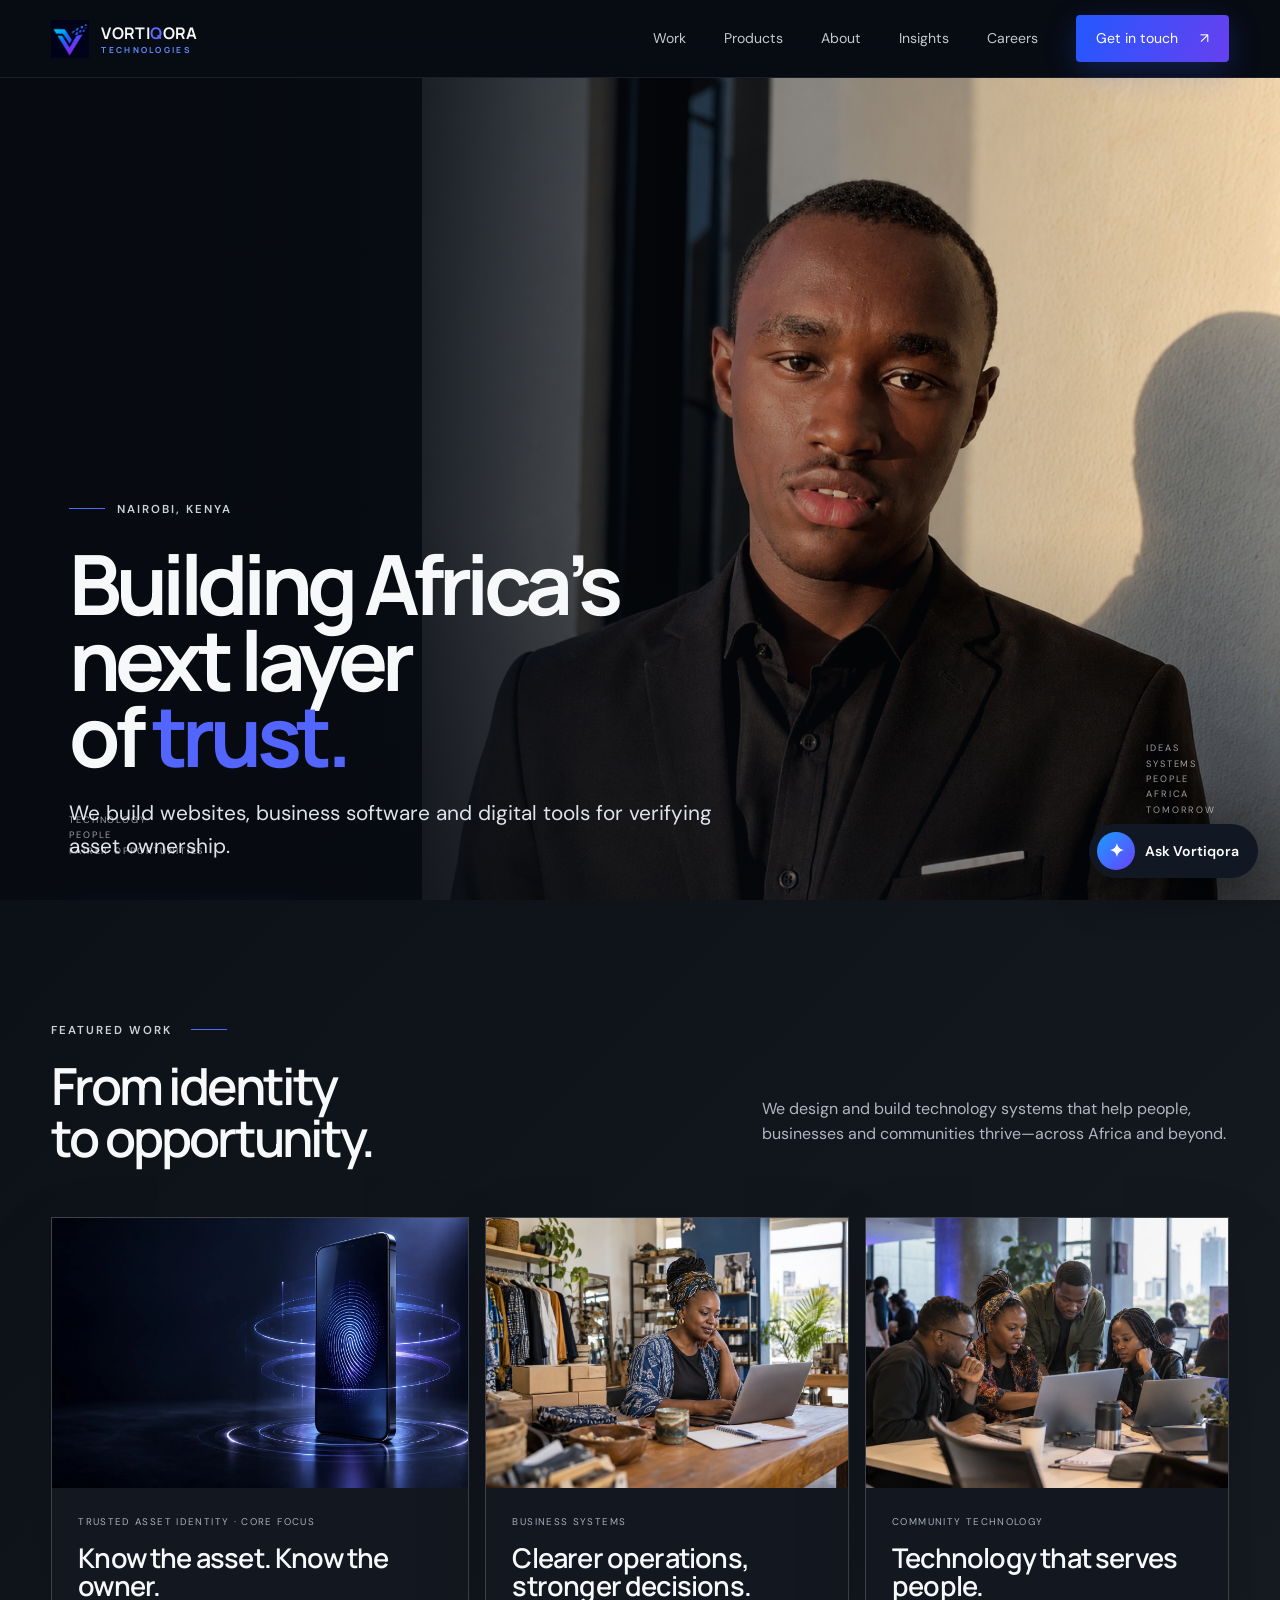
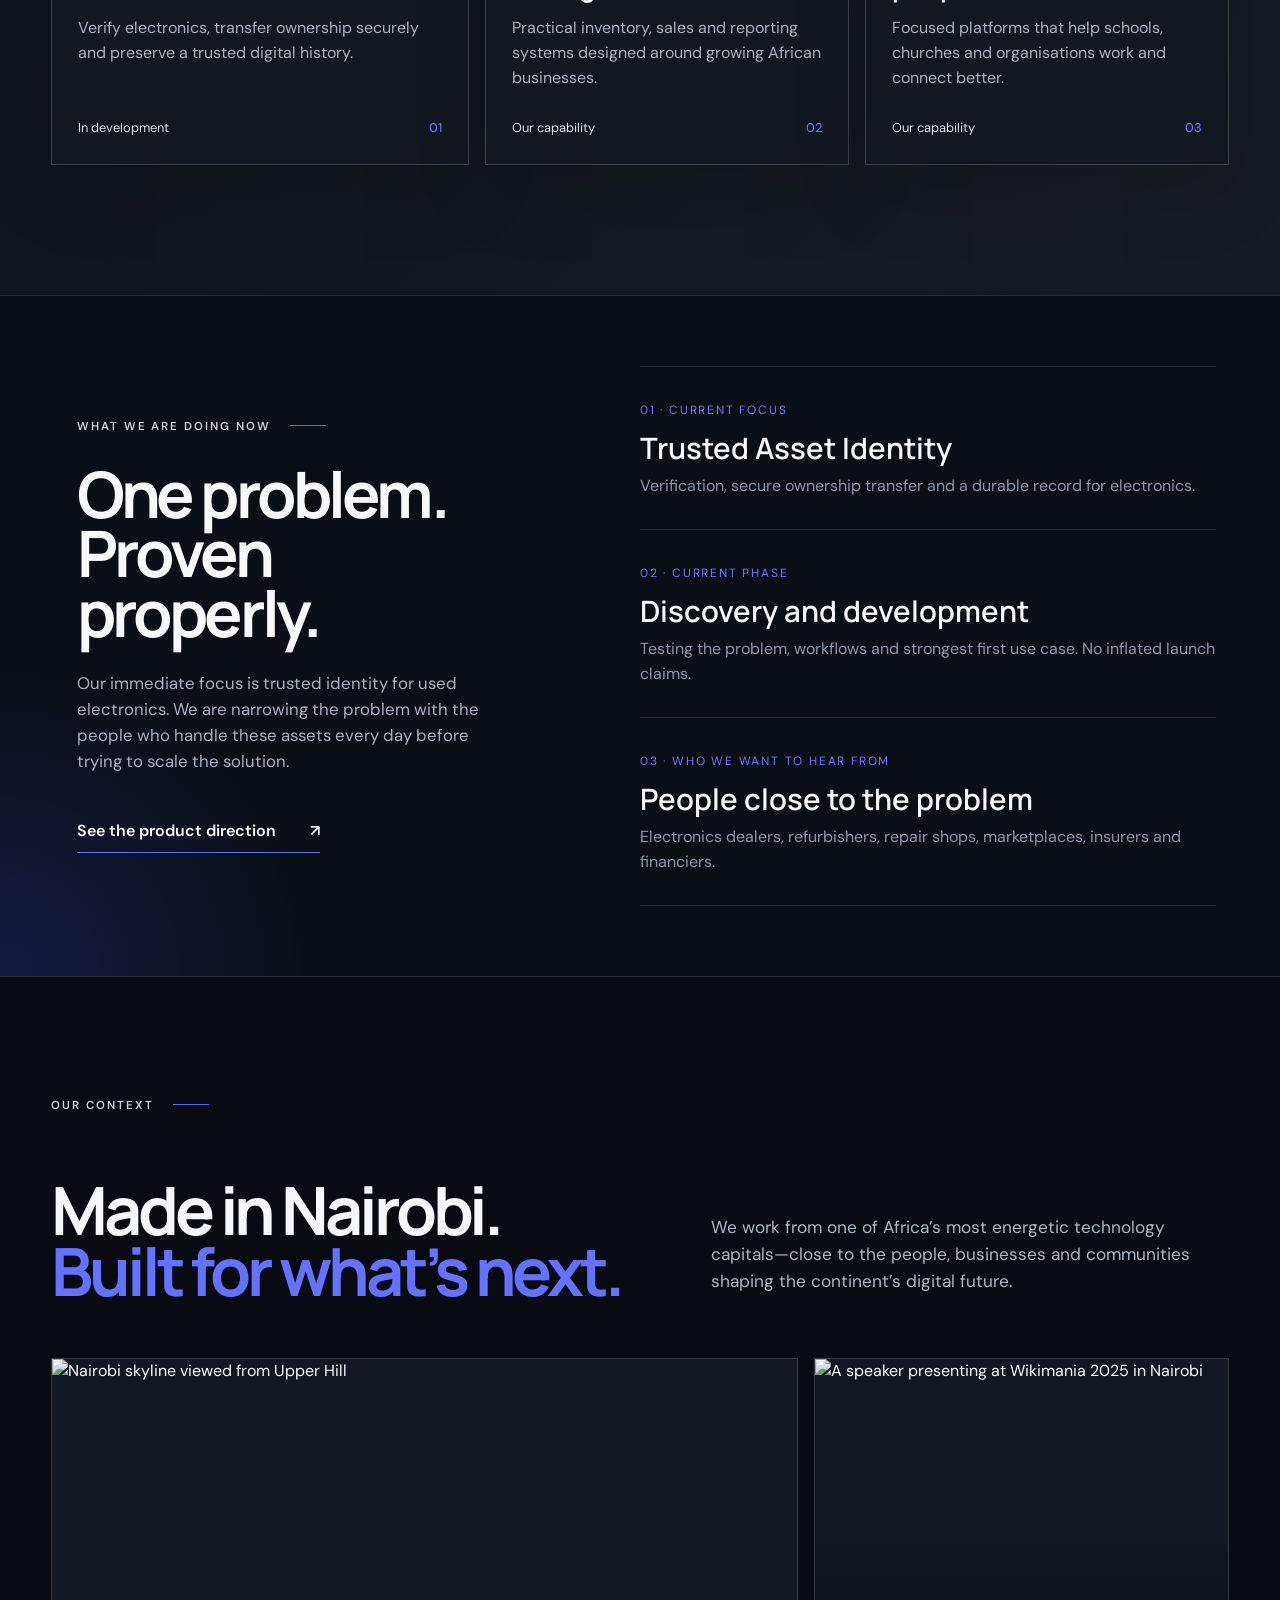
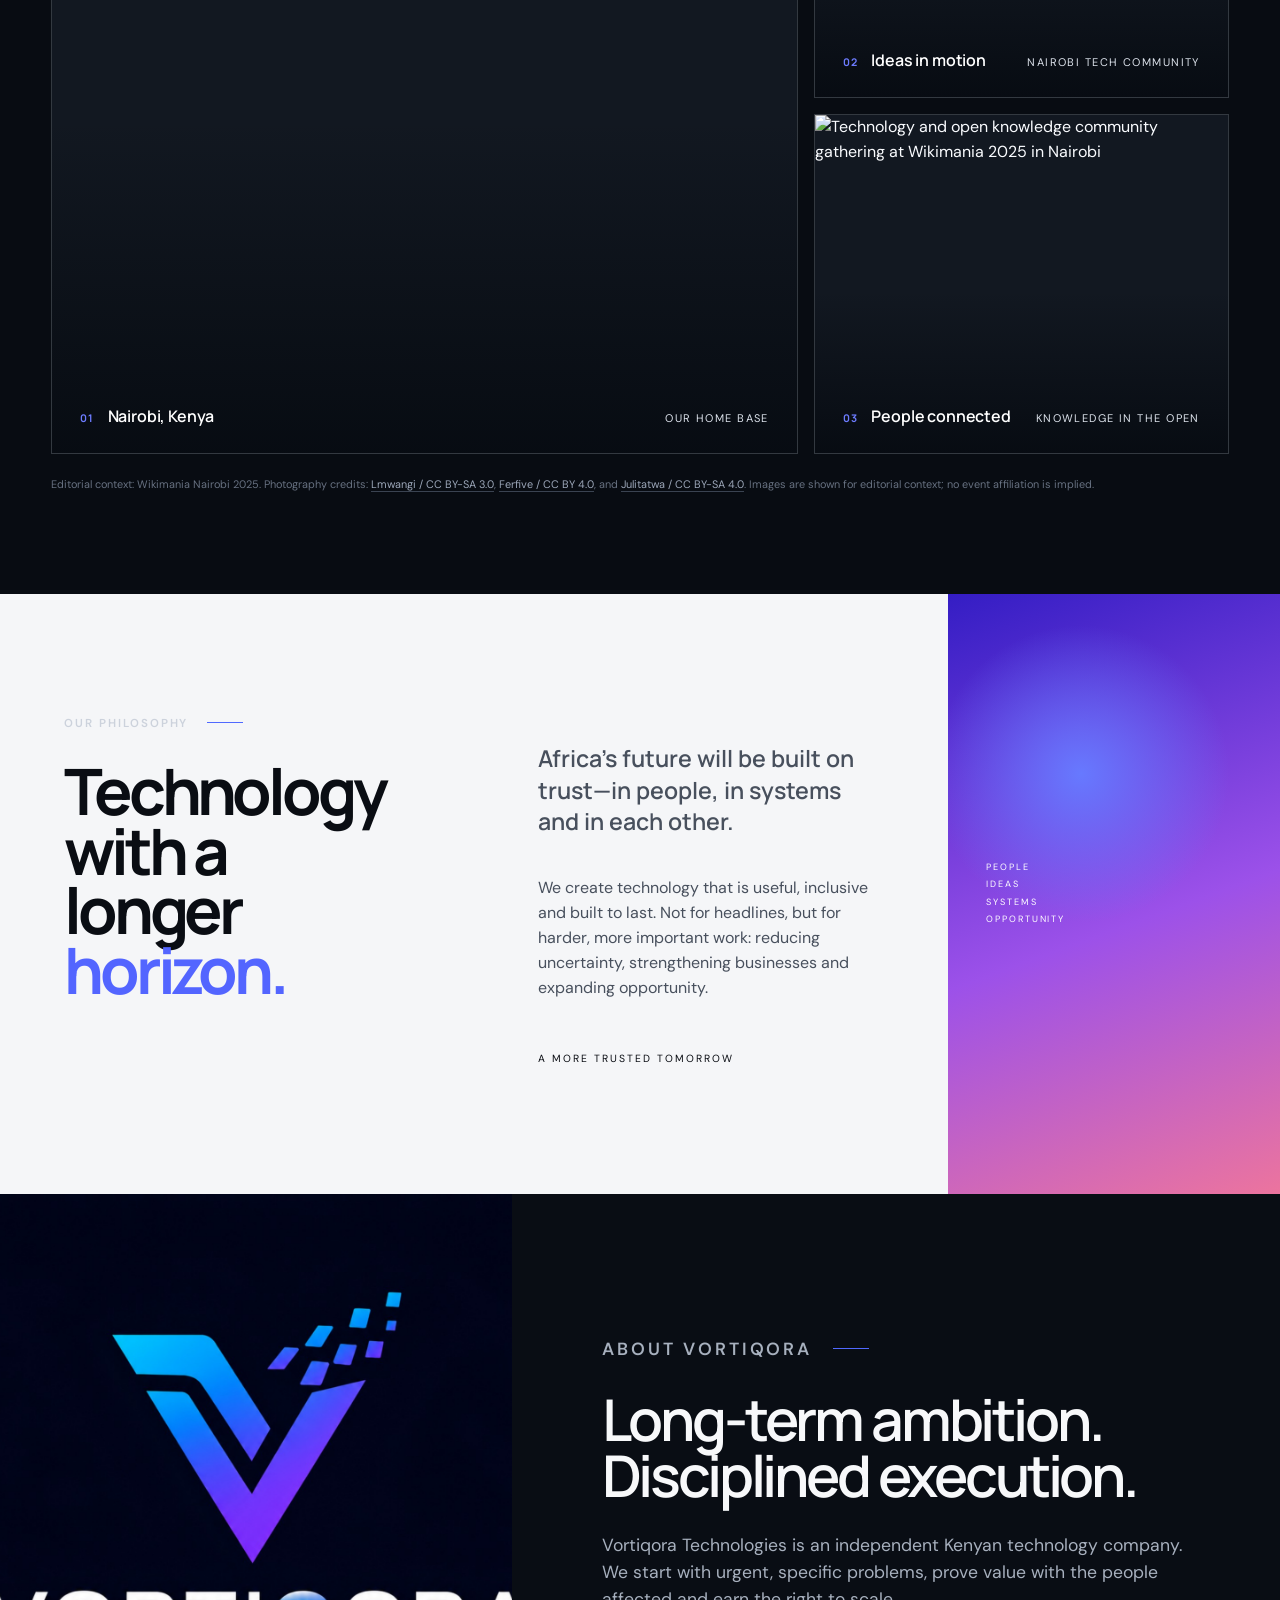
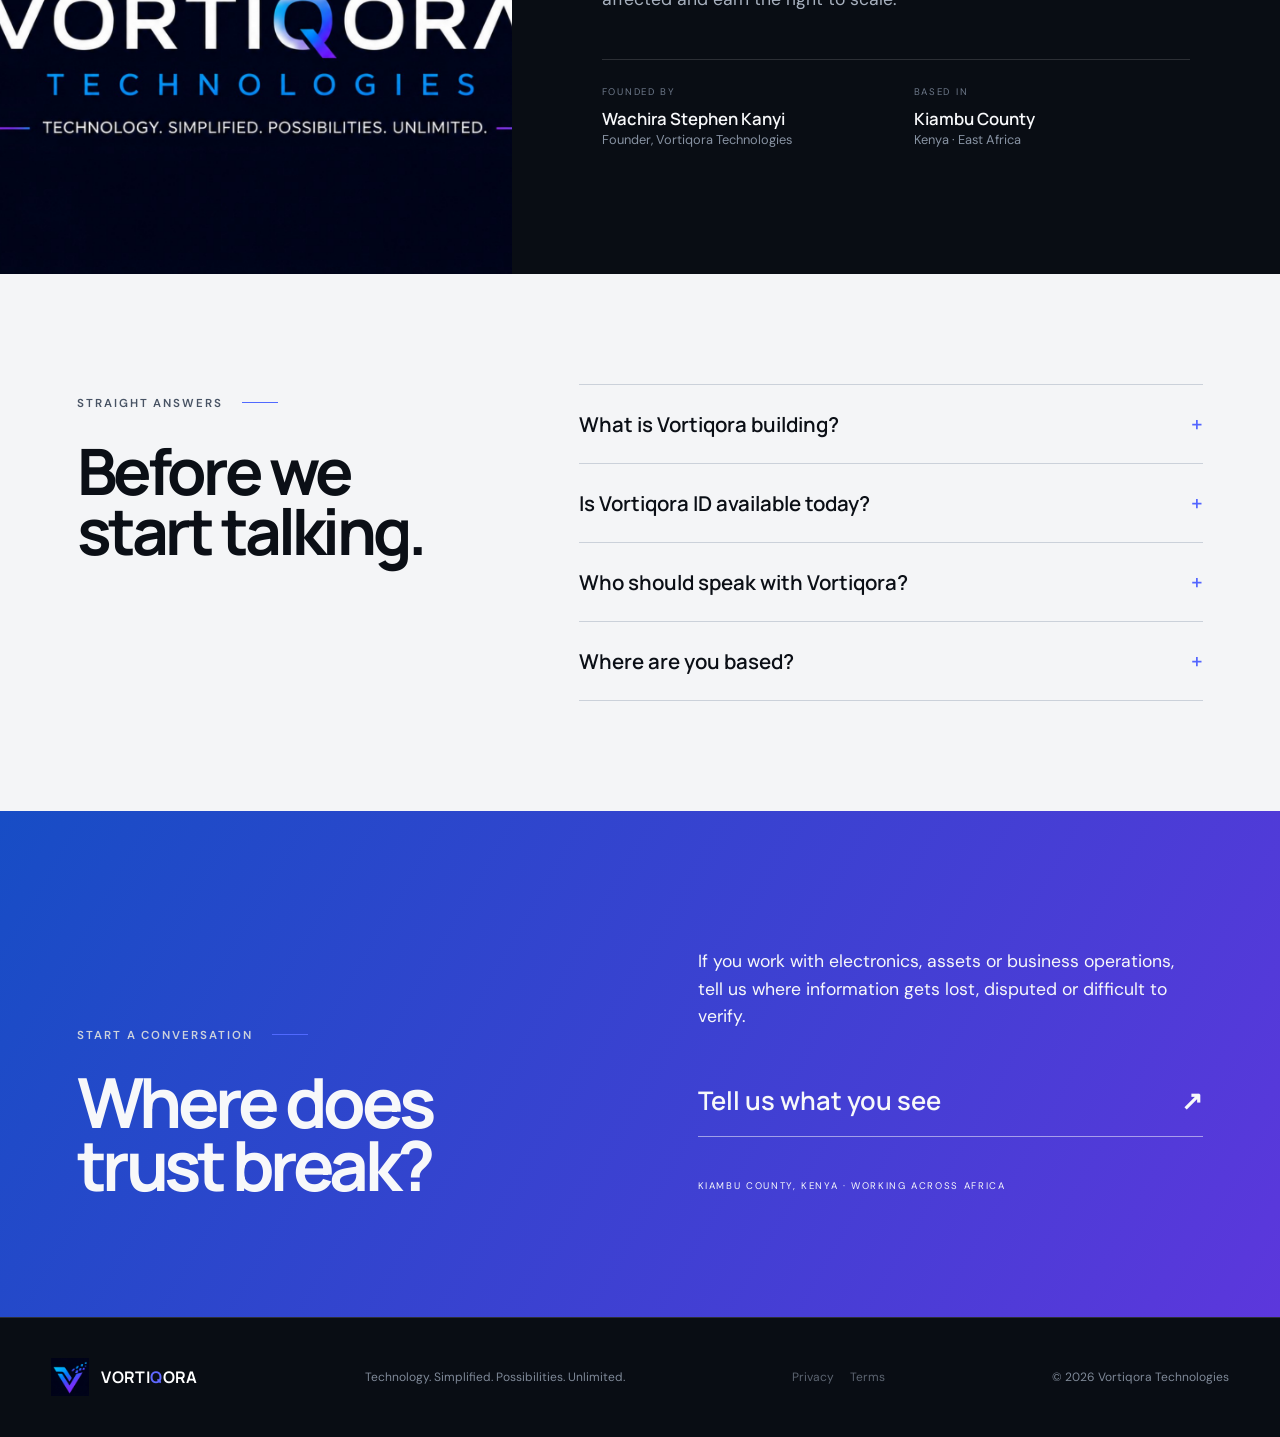
==== commit 53906940: "Prepare Vortiqora website for launch" ====
--- a/index.html
+++ b/index.html
@@ -9,24 +9,25 @@
   <meta name="author" content="Vortiqora Technologies">
   <meta name="robots" content="index, follow, max-image-preview:large">
   <meta name="theme-color" content="#0a0e15">
-  <link rel="canonical" href="https://vortiqora-technologies.kanyisteven44.chatgpt.site/">
+  <link rel="canonical" href="https://vortiqora-tech-ke.vercel.app/">
   <meta property="og:type" content="website"><meta property="og:locale" content="en_KE"><meta property="og:site_name" content="Vortiqora Technologies">
   <meta property="og:title" content="Vortiqora Technologies | Building Africa's Next Layer of Trust">
   <meta property="og:description" content="Trusted digital systems for real people, real assets and real economies.">
-  <meta property="og:url" content="https://vortiqora-technologies.kanyisteven44.chatgpt.site/">
+  <meta property="og:url" content="https://vortiqora-tech-ke.vercel.app/">
+  <meta property="og:image" content="https://vortiqora-tech-ke.vercel.app/vortiqora-official-logo.jpg">
   <meta name="twitter:card" content="summary"><meta name="twitter:title" content="Vortiqora Technologies"><meta name="twitter:description" content="Building Africa's next layer of trust.">
   <link rel="icon" type="image/svg+xml" href="data:image/svg+xml,%3Csvg xmlns='http://www.w3.org/2000/svg' viewBox='0 0 64 64'%3E%3Cdefs%3E%3ClinearGradient id='g' x1='0' y1='0' x2='1' y2='1'%3E%3Cstop stop-color='%2300b7ff'/%3E%3Cstop offset='1' stop-color='%23712cff'/%3E%3C/linearGradient%3E%3C/defs%3E%3Cpath fill='url(%23g)' d='M6 10h13l13 31L45 10h13L33 58z'/%3E%3C/svg%3E">
   <link rel="preconnect" href="https://fonts.googleapis.com"><link rel="preconnect" href="https://fonts.gstatic.com" crossorigin>
   <link href="https://fonts.googleapis.com/css2?family=DM+Sans:wght@400;500;600;700&family=Manrope:wght@400;500;600;700;800&display=swap" rel="stylesheet">
   <link rel="stylesheet" href="final.css"><link rel="stylesheet" href="pages.css"><link rel="stylesheet" href="city.css"><link rel="stylesheet" href="confidence.css">
-  <script type="application/ld+json">{"@context":"https://schema.org","@type":"Organization","name":"Vortiqora Technologies","url":"https://vortiqora-technologies.kanyisteven44.chatgpt.site/","email":"vortiqoratech@gmail.com","description":"A Kenya-based technology company building trusted digital systems for African businesses and communities.","founder":{"@type":"Person","name":"Wachira Stephen Kanyi","jobTitle":"Founder"},"address":{"@type":"PostalAddress","addressRegion":"Kiambu County","addressCountry":"KE"},"areaServed":"Africa"}</script>
+  <script type="application/ld+json">{"@context":"https://schema.org","@type":"Organization","name":"Vortiqora Technologies","url":"https://vortiqora-tech-ke.vercel.app/","email":"vortiqoratech@gmail.com","description":"A Kenya-based technology company building trusted digital systems for African businesses and communities.","founder":{"@type":"Person","name":"Wachira Stephen Kanyi","jobTitle":"Founder"},"address":{"@type":"PostalAddress","addressRegion":"Kiambu County","addressCountry":"KE"},"areaServed":"Africa"}</script>
   <script type="application/ld+json">{"@context":"https://schema.org","@type":"FAQPage","mainEntity":[{"@type":"Question","name":"What is Vortiqora Technologies building?","acceptedAnswer":{"@type":"Answer","text":"Vortiqora Technologies is developing trusted identity systems for physical assets, beginning with electronics, alongside practical business and community technology."}},{"@type":"Question","name":"Is Vortiqora ID available today?","acceptedAnswer":{"@type":"Answer","text":"Vortiqora ID is currently in development. Vortiqora is speaking with electronics dealers, repair businesses and potential partners to understand real workflows before wider release."}},{"@type":"Question","name":"Where is Vortiqora Technologies based?","acceptedAnswer":{"@type":"Answer","text":"Vortiqora Technologies is based in Kiambu County, Kenya, with a long-term focus on African markets."}}]}</script>
 </head>
 <body>
   <a class="skip" href="#main">Skip to content</a>
   <header class="topbar"><a class="wordmark" href="index.html" aria-label="Vortiqora Technologies home"><span class="logo-crop"><img src="vortiqora-official-logo.jpg" alt=""></span><span>VORTI<b>Q</b>ORA <small>TECHNOLOGIES</small></span></a><button class="menu" aria-expanded="false" aria-controls="nav" aria-label="Open navigation"><span></span><span></span></button><nav id="nav" aria-label="Main navigation"><a href="work.html">Work</a><a href="products.html">Products</a><a href="about.html">About</a><a href="insights.html">Insights</a><a href="careers.html">Careers</a><a class="nav-button" href="contact.html">Get in touch <span>↗</span></a></nav></header>
   <main id="main">
-    <section id="top" class="hero"><div class="hero-media"><img src="stephen-kanyi-founder.jpg" alt="Wachira Stephen Kanyi, Founder of Vortiqora Technologies" width="1536" height="1536" fetchpriority="high"></div><div class="hero-overlay"></div><div class="hero-copy reveal"><p class="kicker"><i></i>Nairobi, Kenya</p><h1>Building Africa’s<br>next layer<br>of <em>trust.</em></h1><p>Products for real people, real assets<br>and real economies.</p><a class="cta" href="#work">Explore our work <span>↗</span></a></div><div class="hero-note"><span>IDEAS</span><span>SYSTEMS</span><span>PEOPLE</span><span>AFRICA</span><span>TOMORROW</span></div><div class="hero-index"><span>TECHNOLOGY</span><span>PEOPLE</span><span>FAIRER OPPORTUNITIES</span></div></section>
+    <section id="top" class="hero"><div class="hero-media"><img src="stephen-kanyi-founder.jpg" alt="Wachira Stephen Kanyi, Founder of Vortiqora Technologies" width="1536" height="1536" fetchpriority="high"></div><div class="hero-overlay"></div><div class="hero-copy reveal"><p class="kicker"><i></i>Nairobi, Kenya</p><h1>Building Africa’s<br>next layer<br>of <em>trust.</em></h1><p>We build websites, business software and digital tools for verifying asset ownership.</p><div class="hero-actions"><a class="cta" href="contact.html">Discuss your project <span>↗</span></a><a class="hero-work-link" href="#work">Explore our work ↓</a></div></div><div class="hero-note"><span>IDEAS</span><span>SYSTEMS</span><span>PEOPLE</span><span>AFRICA</span><span>TOMORROW</span></div><div class="hero-index"><span>TECHNOLOGY</span><span>PEOPLE</span><span>FAIRER OPPORTUNITIES</span></div></section>
     <section id="work" class="work-section"><div class="section-intro reveal"><div><p class="kicker">Featured work <i></i></p><h2>From identity<br>to opportunity.</h2></div><p>We design and build technology systems that help people, businesses and communities thrive—across Africa and beyond.</p></div><div id="products" class="work-grid">
       <article class="work-card work-primary reveal"><div class="card-image"><img src="vortiqora-asset-identity.webp" alt="Vortiqora digital asset identity and verification concept" width="1586" height="992" loading="lazy"></div><div class="card-body"><small>TRUSTED ASSET IDENTITY · CORE FOCUS</small><h3>Know the asset. Know the owner.</h3><p>Verify electronics, transfer ownership securely and preserve a trusted digital history.</p><span class="card-link">In development <b>01</b></span></div></article>
       <article class="work-card type-card reveal"><div class="card-image"><img src="business-systems-kenya.webp" alt="Kenyan small-business owner using a laptop to manage her operations" width="1536" height="1024" loading="lazy" decoding="async"></div><div class="card-body"><small>BUSINESS SYSTEMS</small><h3>Clearer operations, stronger decisions.</h3><p>Practical inventory, sales and reporting systems designed around growing African businesses.</p><span class="card-link">Our capability <b>02</b></span></div></article>
--- a/final.css
+++ b/final.css
@@ -1 +1,4 @@
 :root{--ink:#090d14;--paper:#f5f6f8;--blue:#315cff;--violet:#703dff;--line:rgba(255,255,255,.14)}*{box-sizing:border-box}html{scroll-behavior:smooth}body{margin:0;background:var(--ink);color:#f7f8fa;font-family:'DM Sans',sans-serif;font-size:16px;line-height:1.55;overflow-x:hidden}a{color:inherit;text-decoration:none}.skip{position:fixed;left:1rem;top:-4rem;background:white;color:black;padding:.8rem 1rem;z-index:100}.skip:focus{top:1rem}.topbar{height:78px;padding:0 clamp(24px,4vw,68px);display:flex;align-items:center;justify-content:space-between;background:rgba(8,12,19,.9);backdrop-filter:blur(20px);border-bottom:1px solid rgba(255,255,255,.08);position:sticky;top:0;z-index:20}.wordmark{display:flex;align-items:center;gap:12px;font:700 1rem 'Manrope';letter-spacing:.025em}.wordmark b{color:#5f68ff}.wordmark small{display:block;font-size:.52rem;letter-spacing:.28em;color:#5f8dff}.vmark{width:30px;height:30px;display:grid;place-items:center;font-size:.95rem;background:linear-gradient(145deg,#12afff,#713dff);clip-path:polygon(0 0,100% 0,74% 100%,28% 100%)}nav{display:flex;align-items:center;gap:38px;font-size:.88rem;color:#c5c9d1}nav a:hover{color:white}.nav-button{background:linear-gradient(110deg,#2458ff,#6740ef);color:white!important;padding:13px 20px;border-radius:4px;box-shadow:0 9px 30px rgba(49,92,255,.25)}.nav-button span{margin-left:18px}.menu{display:none;background:none;border:0}.hero{height:calc(100vh - 78px);min-height:670px;max-height:980px;position:relative;overflow:hidden;background:#0b1119}.hero-media{position:absolute;inset:0 0 0 33%}.hero-media img{width:100%;height:100%;object-fit:cover;object-position:center 23%;filter:saturate(.82) contrast(1.05)}.hero-overlay{position:absolute;inset:0;background:linear-gradient(90deg,rgba(7,11,17,.99) 0%,rgba(7,11,17,.94) 27%,rgba(7,11,17,.36) 58%,rgba(7,11,17,.04) 100%),linear-gradient(0deg,rgba(6,10,16,.45),transparent 45%)}.hero-copy{position:absolute;left:clamp(28px,5.4vw,86px);top:50%;transform:translateY(-50%);z-index:3;max-width:650px}.kicker{font-size:.72rem;letter-spacing:.17em;text-transform:uppercase;color:#ccd2dc;font-weight:600}.kicker i{display:inline-block;width:36px;height:1px;background:#5069ff;vertical-align:middle;margin:0 0 3px 14px}.hero .kicker i{margin:0 12px 3px 0}.hero h1{font:700 clamp(4rem,6.5vw,7.2rem)/.91 'Manrope';letter-spacing:-.065em;margin:28px 0 24px}.hero h1 em,.philosophy h2 em{font-style:normal;color:#5365ff}.hero-copy>p:not(.kicker){font-size:1.3rem;color:#e0e4ea}.cta{display:inline-flex;align-items:center;gap:30px;margin-top:28px;background:linear-gradient(115deg,#275cff,#633fff);padding:16px 24px;border-radius:4px;font-weight:600;box-shadow:0 16px 45px rgba(53,75,255,.3);transition:transform .25s,box-shadow .25s}.cta:hover{transform:translateY(-3px);box-shadow:0 20px 55px rgba(53,75,255,.43)}.hero-note,.hero-index{position:absolute;z-index:3;font-size:.58rem;line-height:1.65;letter-spacing:.2em;color:rgba(255,255,255,.62);display:flex;flex-direction:column}.hero-note{right:5vw;bottom:10%}.hero-index{left:5.4vw;bottom:5%}.work-section{padding:110px clamp(24px,4vw,68px) 130px;background:linear-gradient(135deg,#0c1118,#171c22)}.section-intro{display:grid;grid-template-columns:1fr .8fr;align-items:end;gap:10vw;max-width:1420px;margin:0 auto 54px}.section-intro h2{font:600 clamp(2.5rem,4vw,4.7rem)/1 'Manrope';letter-spacing:-.055em;margin:21px 0 0}.section-intro>p{color:#b0b7c2;max-width:470px}.work-grid{display:grid;grid-template-columns:1.15fr 1fr 1fr;gap:16px;max-width:1420px;margin:auto}.work-card{border:1px solid rgba(255,255,255,.18);background:#131820;min-height:520px;display:flex;flex-direction:column;transition:transform .35s,border-color .35s}.work-card:hover{transform:translateY(-6px);border-color:#5365ff}.card-image{height:270px;overflow:hidden}.card-image img{width:100%;height:100%;object-fit:cover}.card-body{padding:26px;display:flex;flex-direction:column;flex:1}.card-body small{font-size:.61rem;letter-spacing:.14em;color:#a6afbd}.card-body h3{font:600 1.7rem/1.05 'Manrope';letter-spacing:-.03em;margin:15px 0}.card-body p{color:#aab2bf;margin:0}.card-link{display:flex;justify-content:space-between;margin-top:auto;padding-top:28px;color:#dfe4ec;font-size:.8rem}.card-link b{font-weight:500;color:#6171ff}.type-visual,.community-visual{height:270px;display:flex;align-items:center;justify-content:center;position:relative;overflow:hidden;background:linear-gradient(145deg,#173f93,#4931d0)}.type-visual:after{content:"";position:absolute;width:220px;height:220px;border:1px solid rgba(255,255,255,.25);transform:rotate(45deg)}.type-visual>span{font:800 6rem 'Manrope';letter-spacing:-.08em;z-index:1}.type-visual i{position:absolute;right:20px;bottom:16px;font-style:normal;font-size:.55rem;letter-spacing:.24em}.community-visual{justify-content:space-between;padding:32px;background:#eceff4;color:#0c1119}.community-visual>span{font:800 6rem 'Manrope';letter-spacing:-.08em}.community-visual div{font-size:.59rem;letter-spacing:.2em;line-height:1.9}.philosophy{background:var(--paper);color:#0a0d13;display:grid;grid-template-columns:1fr 1fr .7fr;min-height:600px}.philosophy-title,.philosophy-copy{padding:110px clamp(28px,5vw,78px)}.philosophy-title h2{font:700 clamp(3.2rem,5vw,6.2rem)/.93 'Manrope';letter-spacing:-.065em;margin:28px 0}.philosophy-copy{display:flex;flex-direction:column;justify-content:center}.philosophy-copy .lead{font:600 1.45rem/1.35 'Manrope'}.philosophy-copy p{color:#48505d}.signature{font-size:.65rem;letter-spacing:.19em;margin-top:35px}.philosophy-art{padding:60px 38px;display:flex;flex-direction:column;justify-content:center;background:radial-gradient(circle at 40% 30%,#6779ff,transparent 32%),linear-gradient(160deg,#341dc4,#9c51e9 55%,#ec749e);color:white;font-size:.57rem;letter-spacing:.21em;line-height:1.9}.about-section{display:grid;grid-template-columns:.8fr 1.2fr;min-height:680px;background:#090d14}.about-brand{overflow:hidden;background:#030814}.about-brand img{width:100%;height:100%;object-fit:cover}.about-text{padding:110px clamp(30px,7vw,120px);align-self:center}.about-text h2{font:600 clamp(2.9rem,4.5vw,5.2rem)/.98 'Manrope';letter-spacing:-.055em;margin:28px 0}.about-text>p{color:#a7b0be;font-size:1.1rem;max-width:700px}.founder-line{border-top:1px solid var(--line);display:grid;grid-template-columns:1fr 1fr;gap:35px;margin-top:45px;padding-top:25px}.founder-line div{display:flex;flex-direction:column}.founder-line small{color:#6d7889;font-size:.6rem;letter-spacing:.18em}.founder-line strong{font:600 1.05rem 'Manrope';margin-top:7px}.founder-line span{font-size:.8rem;color:#8893a3}.contact-section{display:grid;grid-template-columns:1fr 1fr;gap:9vw;padding:120px clamp(28px,6vw,96px);background:linear-gradient(120deg,#174dc5,#5c37dc);align-items:end}.contact-section h2{font:700 clamp(3.1rem,5.4vw,6.6rem)/.92 'Manrope';letter-spacing:-.065em;margin:25px 0 0}.contact-right p{max-width:560px;font-size:1.1rem}.contact-right a{display:flex;justify-content:space-between;border-bottom:1px solid rgba(255,255,255,.5);padding:18px 0;margin:35px 0;font:600 clamp(1.15rem,2vw,1.8rem) 'Manrope'}.contact-right small{font-size:.6rem;letter-spacing:.17em}footer{display:flex;align-items:center;justify-content:space-between;gap:30px;padding:38px clamp(24px,4vw,68px);color:#7f8998;font-size:.75rem;border-top:1px solid var(--line)}footer .wordmark{color:white}.reveal{opacity:0;transform:translateY(22px);transition:opacity .75s ease,transform .75s ease}.reveal.visible{opacity:1;transform:none}@media(max-width:960px){nav{display:none;position:absolute;top:78px;left:0;right:0;background:#0a0f17;padding:28px;flex-direction:column;align-items:flex-start}nav.open{display:flex}.menu{display:block;width:42px;height:42px}.menu span{display:block;width:24px;height:2px;background:white;margin:7px auto}.hero-media{inset:0}.hero-overlay{background:linear-gradient(90deg,rgba(7,11,17,.96),rgba(7,11,17,.55) 65%,rgba(7,11,17,.2)),linear-gradient(0deg,rgba(7,11,17,.6),transparent)}.work-grid{grid-template-columns:1fr 1fr}.work-primary{grid-column:span 2}.philosophy{grid-template-columns:1fr 1fr}.philosophy-art{display:none}.about-section{grid-template-columns:1fr}.about-brand{height:540px}.contact-section{grid-template-columns:1fr}.contact-right{max-width:650px}}@media(max-width:600px){.topbar{height:70px}.wordmark{font-size:.84rem}.hero{height:780px;min-height:0}.hero-media img{object-position:58% center}.hero-overlay{background:linear-gradient(90deg,rgba(7,11,17,.97),rgba(7,11,17,.35)),linear-gradient(0deg,rgba(7,11,17,.8),transparent 70%)}.hero-copy{left:24px;right:20px;top:45%}.hero h1{font-size:3.7rem}.hero-copy>p:not(.kicker){font-size:1.05rem}.hero-note{display:none}.hero-index{left:24px}.section-intro{grid-template-columns:1fr;gap:20px}.work-section{padding-top:80px}.work-grid{grid-template-columns:1fr}.work-primary{grid-column:auto}.work-card{min-height:490px}.philosophy{grid-template-columns:1fr}.philosophy-title,.philosophy-copy{padding:75px 24px}.philosophy-copy{padding-top:0}.about-brand{height:390px}.about-text{padding:75px 24px}.founder-line{grid-template-columns:1fr}.contact-section{padding:85px 24px}.contact-section h2{font-size:3.6rem}footer{align-items:flex-start;flex-direction:column}footer p{margin:0}}@media(prefers-reduced-motion:reduce){html{scroll-behavior:auto}.reveal{transition:none}}
+
+.hero-actions { display: flex; flex-wrap: wrap; align-items: center; gap: 16px 24px; }
+.hero-work-link { color: inherit; text-decoration: underline; text-underline-offset: 4px; }
--- a/pages.css
+++ b/pages.css
@@ -1 +1,4 @@
 .logo-crop{width:38px;height:38px;position:relative;overflow:hidden;display:block;flex:0 0 38px}.logo-crop img{position:absolute;width:78px;height:78px;max-width:none;left:-20px;top:-7px;object-fit:cover}.page-hero{min-height:560px;padding:110px clamp(24px,6vw,96px) 80px;display:flex;flex-direction:column;justify-content:flex-end;background:radial-gradient(circle at 80% 10%,rgba(70,74,255,.24),transparent 32%),#0a0e15;border-bottom:1px solid var(--line)}.page-hero .kicker{color:#8291ff}.page-hero h1{font:700 clamp(4rem,8vw,8.5rem)/.88 'Manrope';letter-spacing:-.07em;margin:25px 0;max-width:1200px}.page-hero p:last-child{font-size:1.25rem;color:#aab3c1;max-width:700px}.content-section{padding:110px clamp(24px,6vw,96px);background:#0d121a}.content-section.light{background:#f4f5f7;color:#0b0f16}.content-grid{display:grid;grid-template-columns:.65fr 1.35fr;gap:8vw;max-width:1400px;margin:auto}.content-grid h2{font:650 clamp(2.6rem,4.5vw,5rem)/.97 'Manrope';letter-spacing:-.055em;margin:0}.content-copy{font-size:1.1rem;color:#aab3c1}.light .content-copy{color:#4f5968}.feature-list{border-top:1px solid currentColor;margin-top:45px}.feature-row{display:grid;grid-template-columns:80px 1fr auto;gap:30px;padding:28px 0;border-bottom:1px solid rgba(130,142,160,.35);align-items:start}.feature-row span{color:#6575ff}.feature-row h3{font:600 1.35rem 'Manrope';margin:0}.feature-row p{margin:4px 0;color:#8f99a8}.detail-cards{display:grid;grid-template-columns:repeat(3,1fr);gap:16px;max-width:1400px;margin:55px auto 0}.detail-card{padding:30px;min-height:280px;border:1px solid rgba(255,255,255,.16);background:#141a24;display:flex;flex-direction:column}.light .detail-card{background:white;border-color:#d7dce4}.detail-card small{letter-spacing:.15em;color:#6878ff}.detail-card h3{font:600 1.6rem/1.1 'Manrope';margin:30px 0 10px}.detail-card p{color:#929dab}.light .detail-card p{color:#596474}.detail-card a{margin-top:auto;color:#6878ff}.portrait-panel{min-height:620px;background:url('stephen-kanyi-founder.jpg') center 25%/cover}.founder-quote{padding:80px;background:linear-gradient(140deg,#173cab,#6635d9);display:flex;flex-direction:column;justify-content:center}.founder-quote blockquote{font:600 clamp(2rem,3vw,3.6rem)/1.08 'Manrope';letter-spacing:-.04em;margin:0}.founder-quote cite{margin-top:35px;font-style:normal;color:#cbd0ff}.insight-list{max-width:1400px;margin:auto}.insight-item{display:grid;grid-template-columns:180px 1fr auto;gap:35px;padding:35px 0;border-bottom:1px solid rgba(255,255,255,.14);align-items:center}.insight-item time{color:#707d90}.insight-item h2{font:600 clamp(1.7rem,3vw,3rem)/1.05 'Manrope';margin:0}.insight-item span{color:#6474ff}.career-banner{padding:100px;background:linear-gradient(120deg,#1649c1,#6538d9);max-width:1400px;margin:auto}.career-banner h2{font:650 clamp(2.8rem,5vw,6rem)/.95 'Manrope';letter-spacing:-.06em;margin:0 0 25px}.contact-form{display:grid;gap:18px}.contact-form label{font-size:.75rem;letter-spacing:.12em;color:#748196}.contact-form input,.contact-form textarea{width:100%;background:transparent;border:0;border-bottom:1px solid #394354;color:white;padding:13px 0;font:inherit}.contact-form textarea{min-height:120px}.contact-form button{justify-self:start;border:0;color:white;background:linear-gradient(110deg,#315cff,#7040e9);padding:15px 24px;font:600 1rem 'DM Sans';cursor:pointer}@media(max-width:900px){.content-grid{grid-template-columns:1fr}.detail-cards{grid-template-columns:1fr 1fr}.insight-item{grid-template-columns:1fr auto}.insight-item time{grid-column:1/-1}.portrait-panel{min-height:500px}.founder-quote{padding:50px}}@media(max-width:600px){.page-hero{min-height:470px;padding-top:80px}.page-hero h1{font-size:3.8rem}.detail-cards{grid-template-columns:1fr}.feature-row{grid-template-columns:45px 1fr}.feature-row>span:last-child{display:none}.insight-item{grid-template-columns:1fr}.career-banner{padding:60px 28px}}
+
+.contact-actions { display: flex; flex-wrap: wrap; gap: 12px; }
+.contact-actions button[hidden] { display: none; }
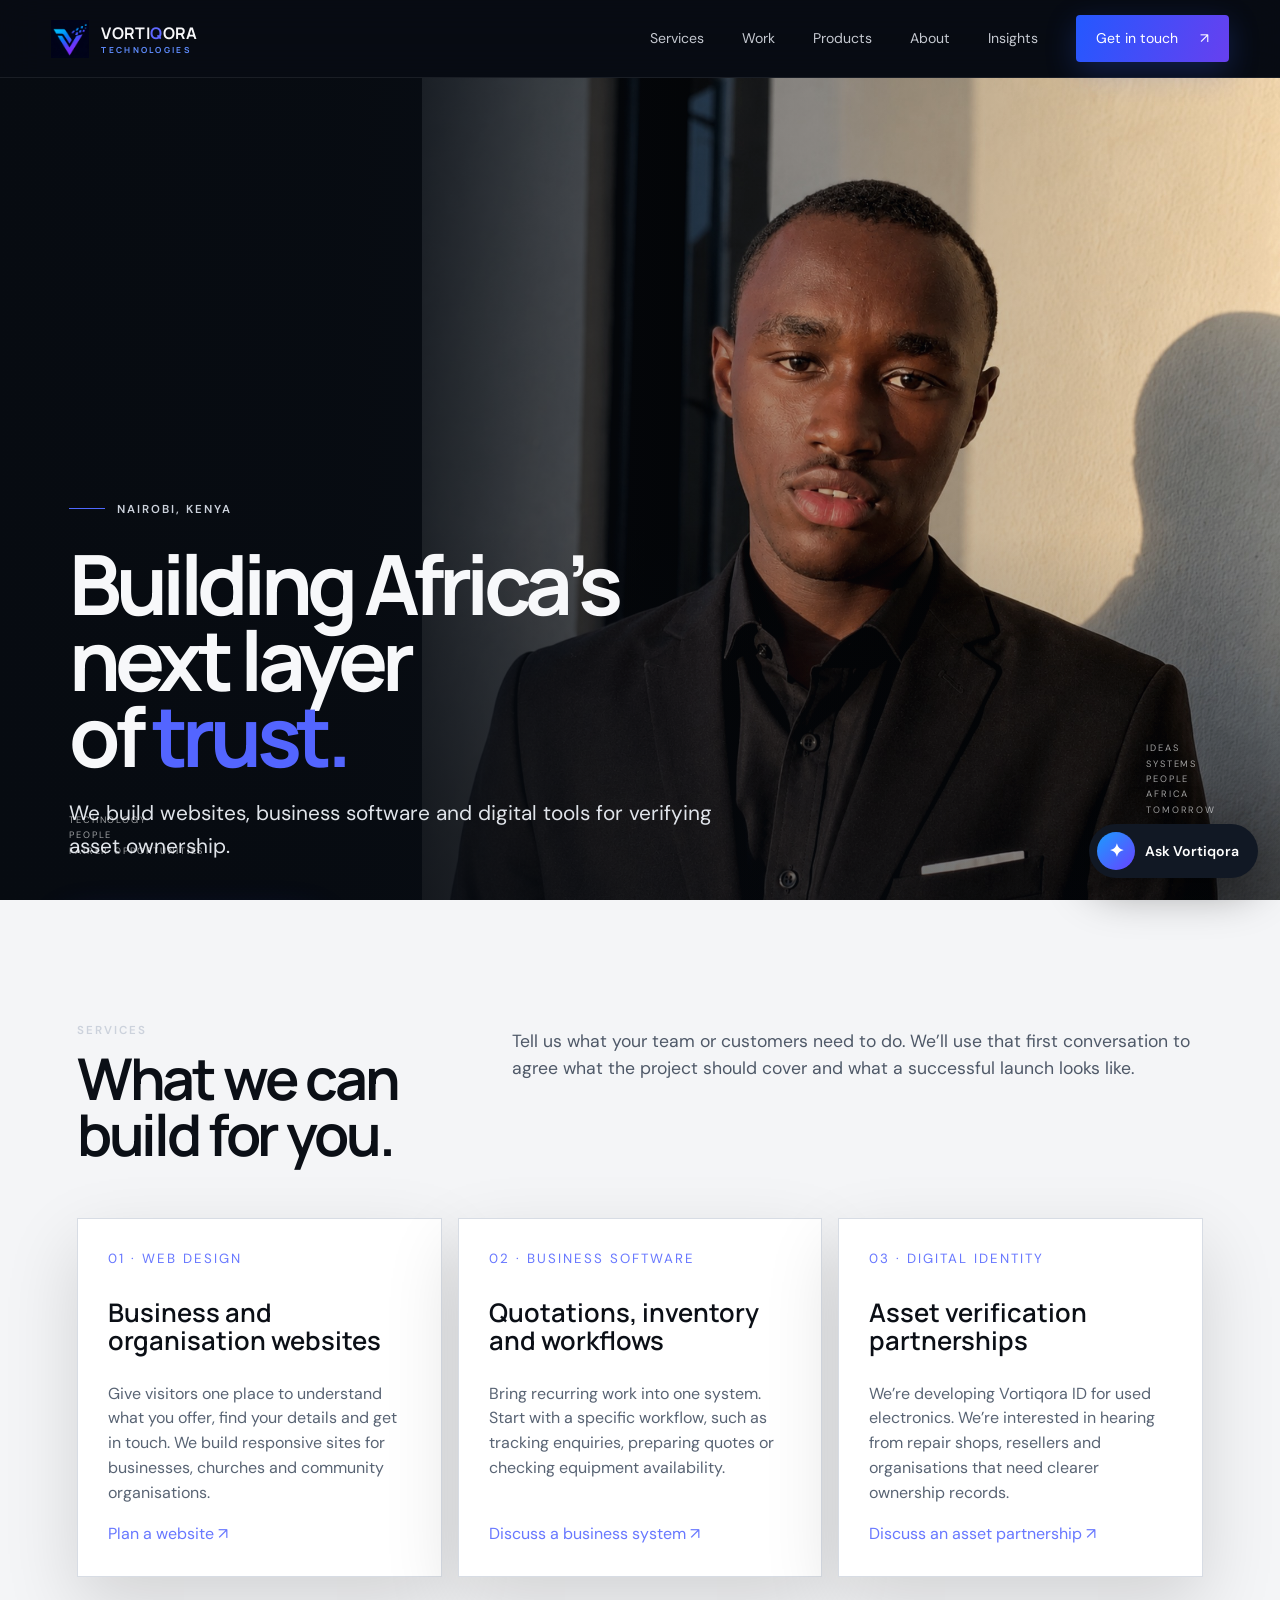
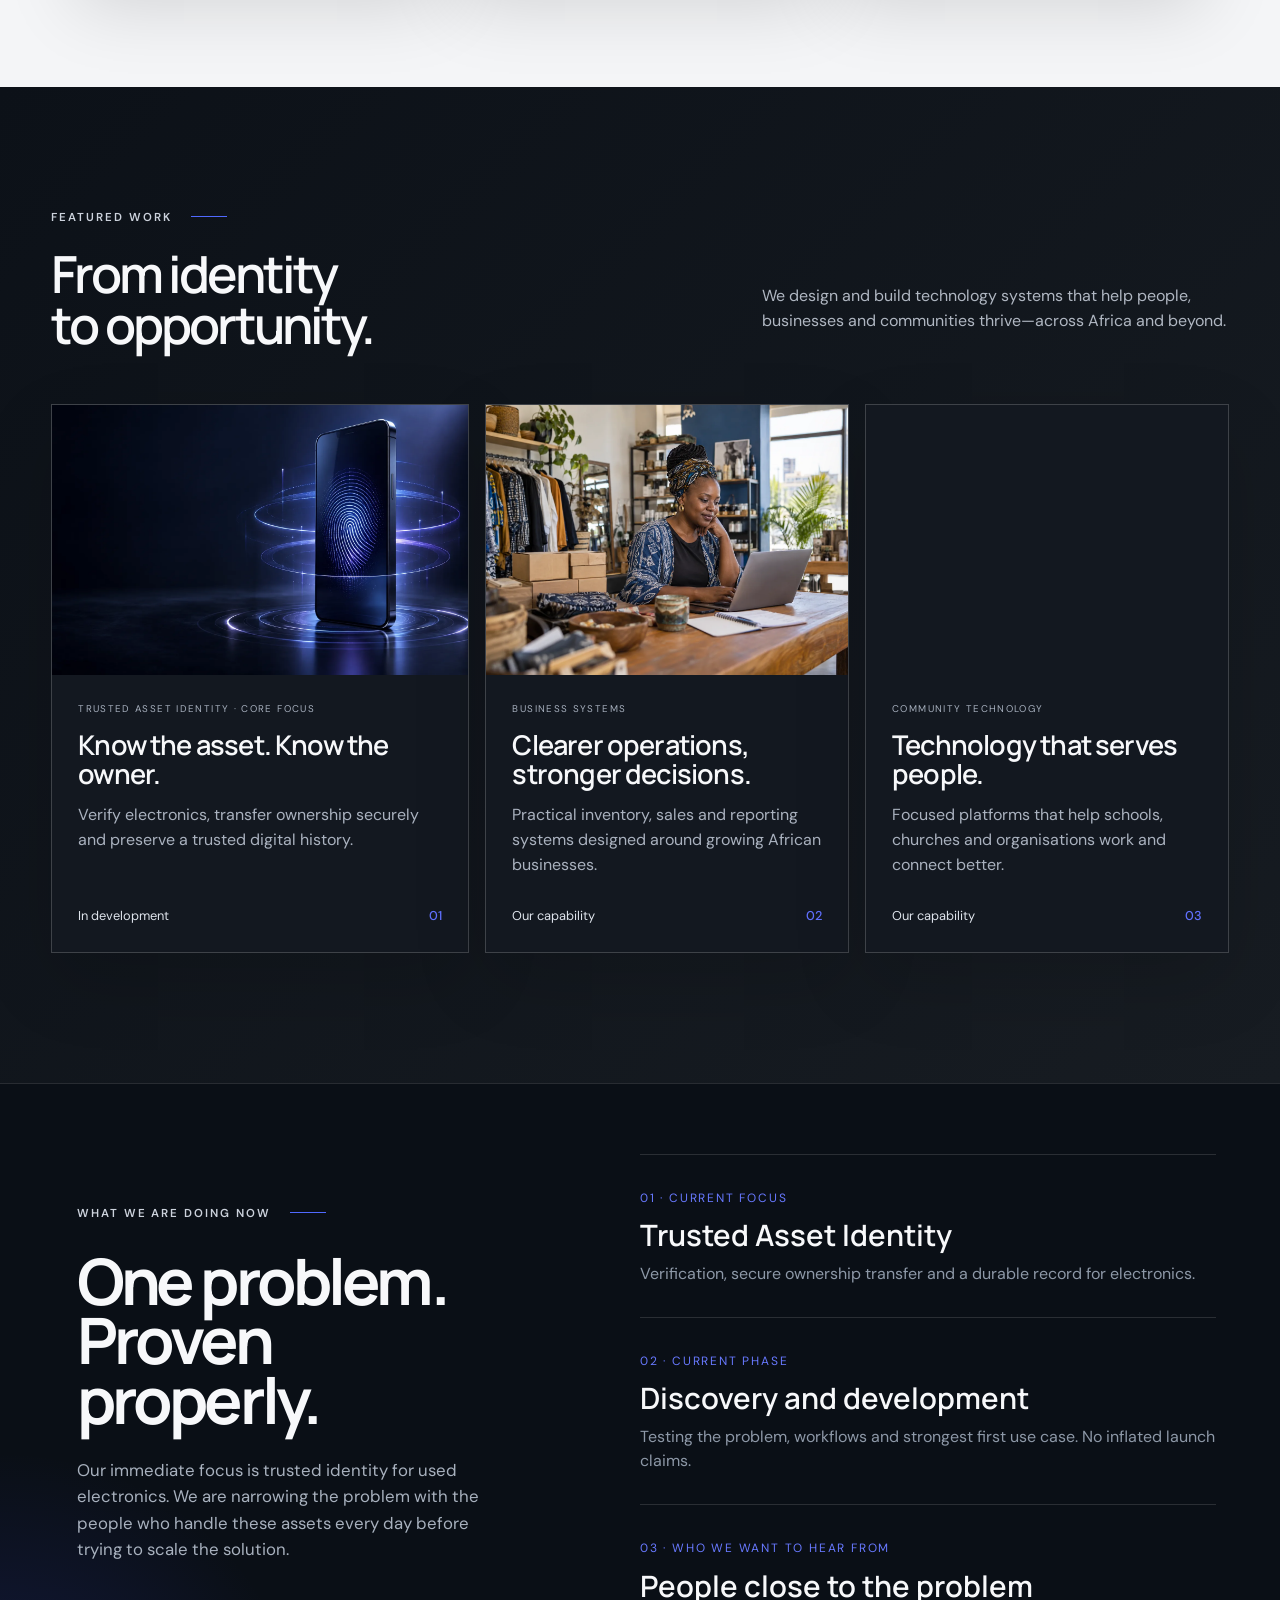
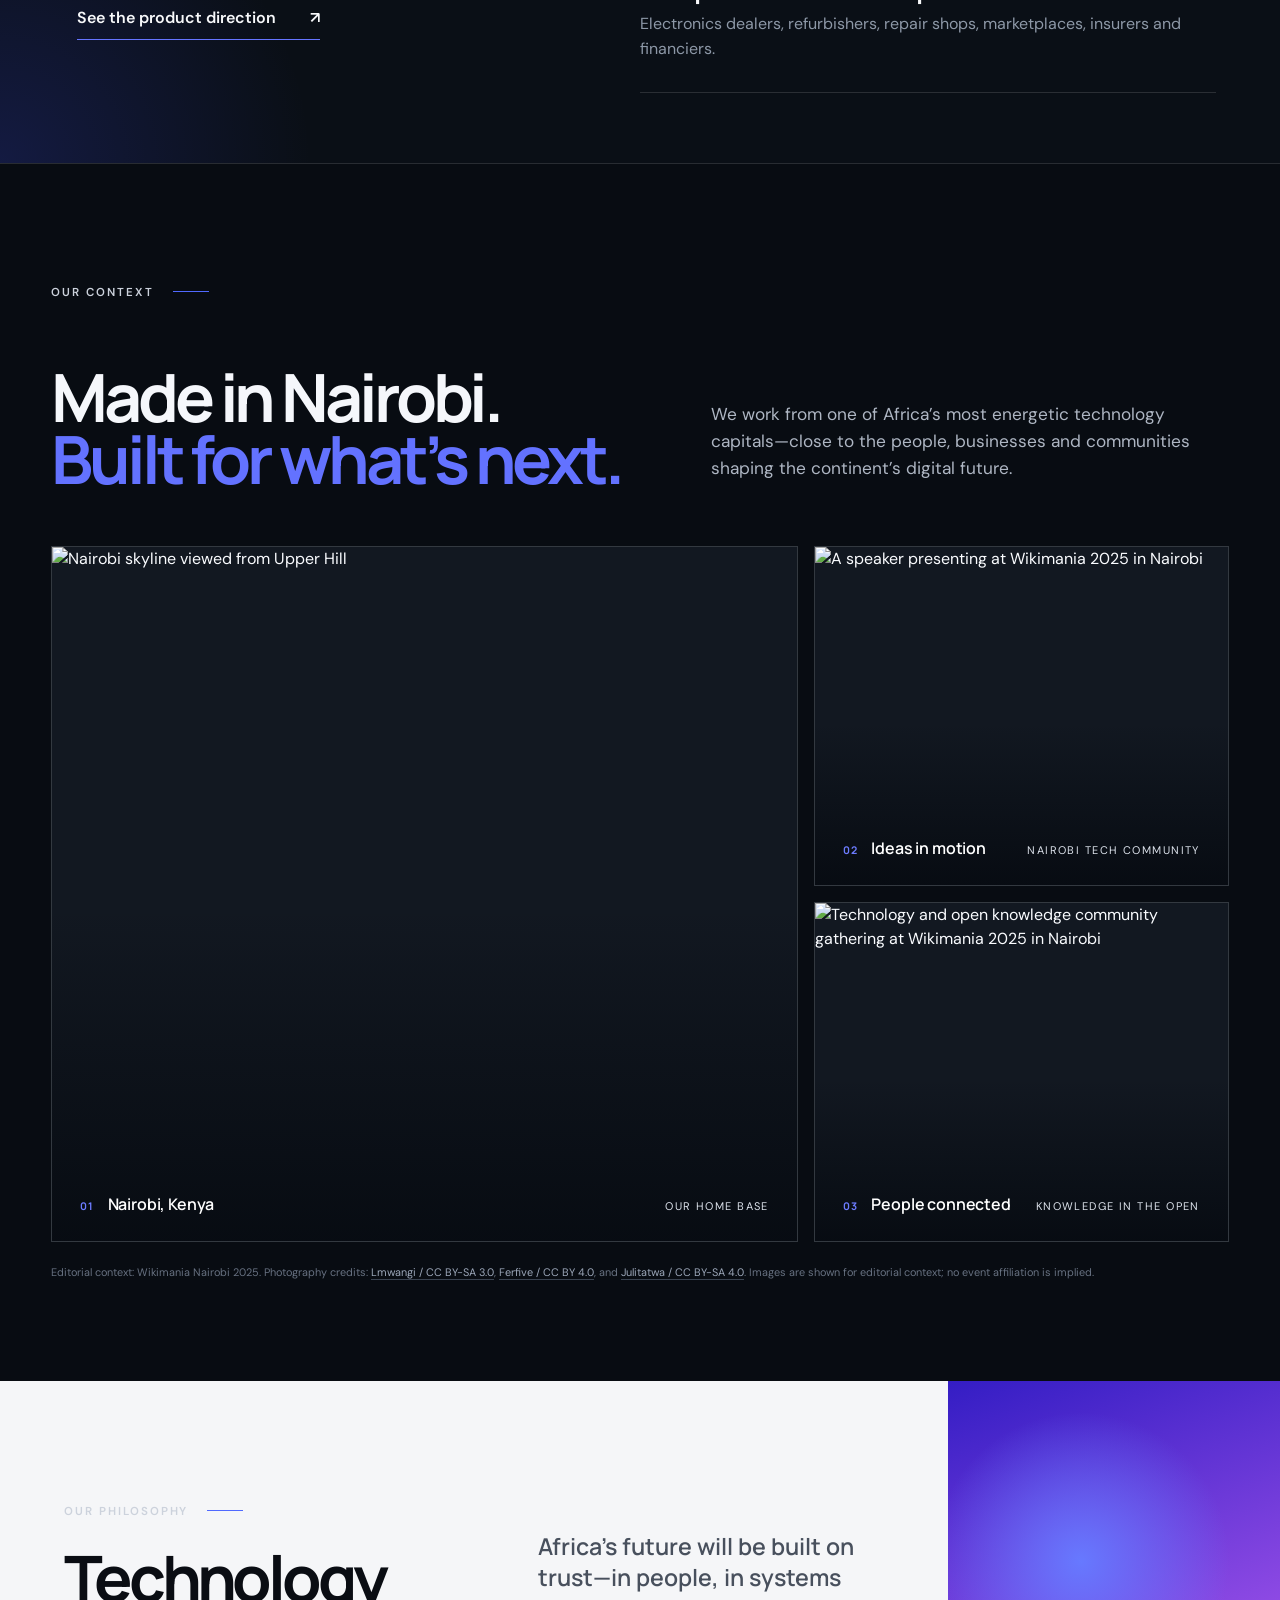
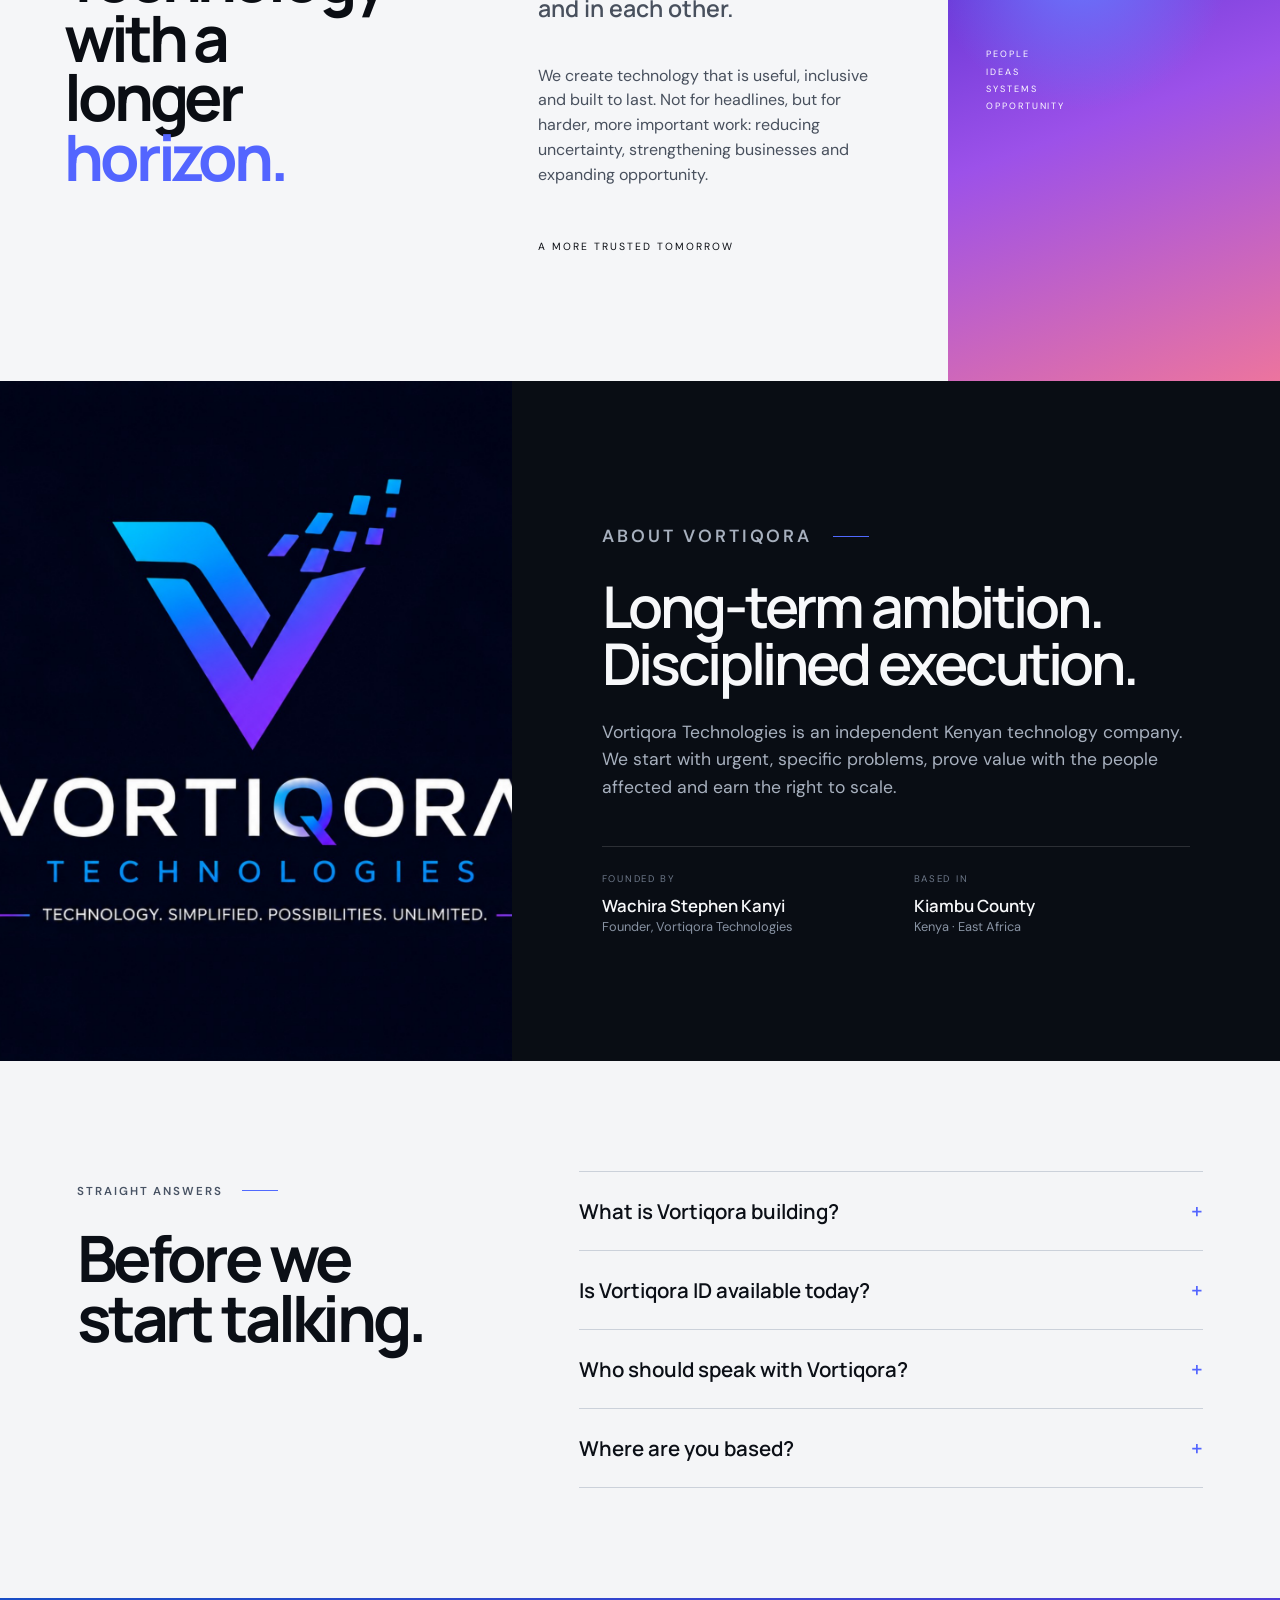
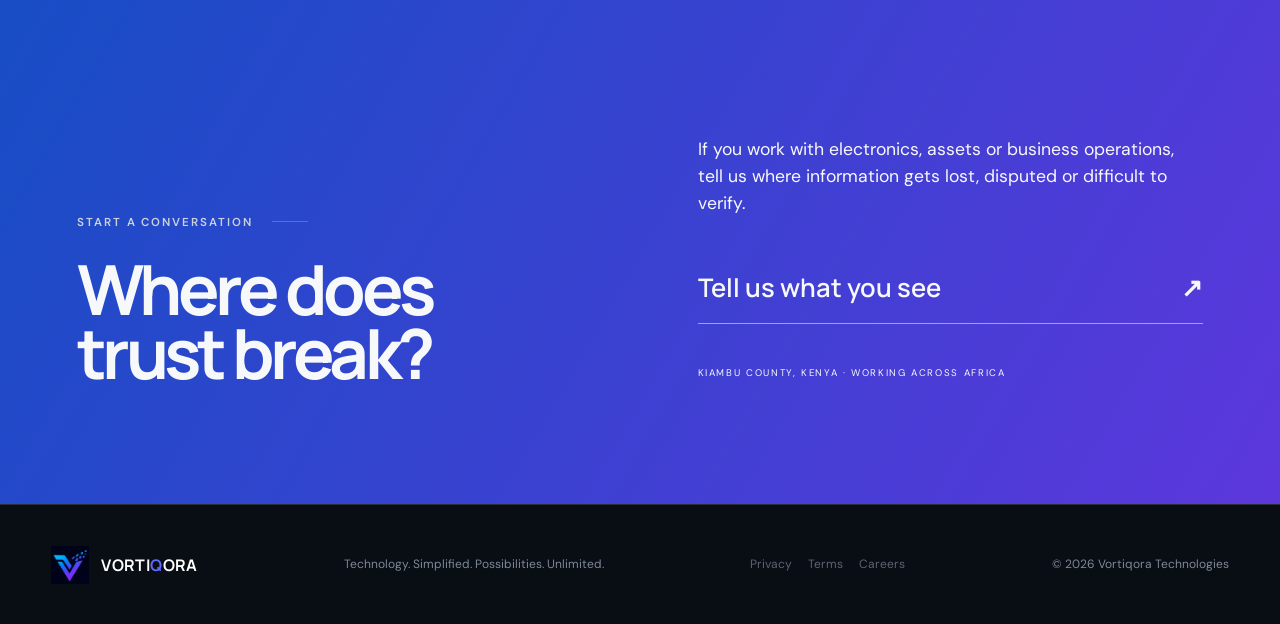
==== commit e46b2f64: "Add Vortiqora services and guided project enquiries" ====
--- a/index.html
+++ b/index.html
@@ -25,9 +25,20 @@
 </head>
 <body>
   <a class="skip" href="#main">Skip to content</a>
-  <header class="topbar"><a class="wordmark" href="index.html" aria-label="Vortiqora Technologies home"><span class="logo-crop"><img src="vortiqora-official-logo.jpg" alt=""></span><span>VORTI<b>Q</b>ORA <small>TECHNOLOGIES</small></span></a><button class="menu" aria-expanded="false" aria-controls="nav" aria-label="Open navigation"><span></span><span></span></button><nav id="nav" aria-label="Main navigation"><a href="work.html">Work</a><a href="products.html">Products</a><a href="about.html">About</a><a href="insights.html">Insights</a><a href="careers.html">Careers</a><a class="nav-button" href="contact.html">Get in touch <span>↗</span></a></nav></header>
+  <header class="topbar"><a class="wordmark" href="index.html" aria-label="Vortiqora Technologies home"><span class="logo-crop"><img src="vortiqora-official-logo.jpg" alt=""></span><span>VORTI<b>Q</b>ORA <small>TECHNOLOGIES</small></span></a><button class="menu" aria-expanded="false" aria-controls="nav" aria-label="Open navigation"><span></span><span></span></button><nav id="nav" aria-label="Main navigation"><a href="/#services">Services</a><a href="work.html">Work</a><a href="products.html">Products</a><a href="about.html">About</a><a href="insights.html">Insights</a><a class="nav-button" href="contact.html">Get in touch <span>↗</span></a></nav></header>
   <main id="main">
-    <section id="top" class="hero"><div class="hero-media"><img src="stephen-kanyi-founder.jpg" alt="Wachira Stephen Kanyi, Founder of Vortiqora Technologies" width="1536" height="1536" fetchpriority="high"></div><div class="hero-overlay"></div><div class="hero-copy reveal"><p class="kicker"><i></i>Nairobi, Kenya</p><h1>Building Africa’s<br>next layer<br>of <em>trust.</em></h1><p>We build websites, business software and digital tools for verifying asset ownership.</p><div class="hero-actions"><a class="cta" href="contact.html">Discuss your project <span>↗</span></a><a class="hero-work-link" href="#work">Explore our work ↓</a></div></div><div class="hero-note"><span>IDEAS</span><span>SYSTEMS</span><span>PEOPLE</span><span>AFRICA</span><span>TOMORROW</span></div><div class="hero-index"><span>TECHNOLOGY</span><span>PEOPLE</span><span>FAIRER OPPORTUNITIES</span></div></section>
+    <section id="top" class="hero"><div class="hero-media"><img src="stephen-kanyi-founder.jpg" alt="Wachira Stephen Kanyi, Founder of Vortiqora Technologies" width="1536" height="1536" fetchpriority="high"></div><div class="hero-overlay"></div><div class="hero-copy reveal"><p class="kicker"><i></i>Nairobi, Kenya</p><h1>Building Africa’s<br>next layer<br>of <em>trust.</em></h1><p>We build websites, business software and digital tools for verifying asset ownership.</p><div class="hero-actions"><a class="cta" href="contact.html">Discuss your project <span>↗</span></a><a class="hero-work-link" href="#services">Explore services ↓</a></div></div><div class="hero-note"><span>IDEAS</span><span>SYSTEMS</span><span>PEOPLE</span><span>AFRICA</span><span>TOMORROW</span></div><div class="hero-index"><span>TECHNOLOGY</span><span>PEOPLE</span><span>FAIRER OPPORTUNITIES</span></div></section>
+    <section id="services" class="content-section light" aria-labelledby="services-title">
+      <div class="content-grid">
+        <div><p class="kicker">Services</p><h2 id="services-title">What we can build for you.</h2></div>
+        <p class="content-copy">Tell us what your team or customers need to do. We’ll use that first conversation to agree what the project should cover and what a successful launch looks like.</p>
+      </div>
+      <div class="detail-cards">
+        <article class="detail-card"><small>01 · WEB DESIGN</small><h3>Business and organisation websites</h3><p>Give visitors one place to understand what you offer, find your details and get in touch. We build responsive sites for businesses, churches and community organisations.</p><a href="contact.html?service=website">Plan a website <span aria-hidden="true">↗</span></a></article>
+        <article class="detail-card"><small>02 · BUSINESS SOFTWARE</small><h3>Quotations, inventory and workflows</h3><p>Bring recurring work into one system. Start with a specific workflow, such as tracking enquiries, preparing quotes or checking equipment availability.</p><a href="contact.html?service=software">Discuss a business system <span aria-hidden="true">↗</span></a></article>
+        <article class="detail-card"><small>03 · DIGITAL IDENTITY</small><h3>Asset verification partnerships</h3><p>We’re developing Vortiqora ID for used electronics. We’re interested in hearing from repair shops, resellers and organisations that need clearer ownership records.</p><a href="contact.html?service=asset">Discuss an asset partnership <span aria-hidden="true">↗</span></a></article>
+      </div>
+    </section>
     <section id="work" class="work-section"><div class="section-intro reveal"><div><p class="kicker">Featured work <i></i></p><h2>From identity<br>to opportunity.</h2></div><p>We design and build technology systems that help people, businesses and communities thrive—across Africa and beyond.</p></div><div id="products" class="work-grid">
       <article class="work-card work-primary reveal"><div class="card-image"><img src="vortiqora-asset-identity.webp" alt="Vortiqora digital asset identity and verification concept" width="1586" height="992" loading="lazy"></div><div class="card-body"><small>TRUSTED ASSET IDENTITY · CORE FOCUS</small><h3>Know the asset. Know the owner.</h3><p>Verify electronics, transfer ownership securely and preserve a trusted digital history.</p><span class="card-link">In development <b>01</b></span></div></article>
       <article class="work-card type-card reveal"><div class="card-image"><img src="business-systems-kenya.webp" alt="Kenyan small-business owner using a laptop to manage her operations" width="1536" height="1024" loading="lazy" decoding="async"></div><div class="card-body"><small>BUSINESS SYSTEMS</small><h3>Clearer operations, stronger decisions.</h3><p>Practical inventory, sales and reporting systems designed around growing African businesses.</p><span class="card-link">Our capability <b>02</b></span></div></article>
@@ -61,5 +72,5 @@
     <section class="faq-section" aria-labelledby="faq-title"><div class="faq-title reveal"><p class="kicker">Straight answers <i></i></p><h2 id="faq-title">Before we<br>start talking.</h2></div><div class="faq-list reveal"><details><summary>What is Vortiqora building?<span>+</span></summary><p>Our core product direction is trusted identity for physical assets, starting with electronics. We also design practical business and community technology where the problem is specific and worth solving.</p></details><details><summary>Is Vortiqora ID available today?<span>+</span></summary><p>Not yet. It is in development. We are prioritising evidence, workflow research and a useful first release over announcing something before it works.</p></details><details><summary>Who should speak with Vortiqora?<span>+</span></summary><p>Electronics dealers, refurbishers, repair shops, marketplaces, insurers, financiers and organisations facing a clear technology problem.</p></details><details><summary>Where are you based?<span>+</span></summary><p>Kiambu County, Kenya. We are building from a Kenyan context with long-term relevance across African markets.</p></details></div></section>
     <section id="contact" class="contact-section"><div class="reveal"><p class="kicker">Start a conversation <i></i></p><h2>Where does<br>trust break?</h2></div><div class="contact-right reveal"><p>If you work with electronics, assets or business operations, tell us where information gets lost, disputed or difficult to verify.</p><a href="contact.html">Tell us what you see <span>↗</span></a><small>KIAMBU COUNTY, KENYA · WORKING ACROSS AFRICA</small></div></section>
   </main>
-  <footer><a class="wordmark" href="index.html"><span class="logo-crop"><img src="vortiqora-official-logo.jpg" alt=""></span><span>VORTI<b>Q</b>ORA</span></a><p>Technology. Simplified. Possibilities. Unlimited.</p><p class="legal-links"><a href="privacy.html">Privacy</a><a href="terms.html">Terms</a></p><p>© <span id="year"></span> Vortiqora Technologies</p></footer><script src="script.js"></script>
+  <footer><a class="wordmark" href="index.html"><span class="logo-crop"><img src="vortiqora-official-logo.jpg" alt=""></span><span>VORTI<b>Q</b>ORA</span></a><p>Technology. Simplified. Possibilities. Unlimited.</p><p class="legal-links"><a href="privacy.html">Privacy</a><a href="terms.html">Terms</a> <a href="careers.html">Careers</a></p><p>© <span id="year"></span> Vortiqora Technologies</p></footer><script src="script.js"></script>
 </body></html>
--- a/pages.css
+++ b/pages.css
@@ -2,3 +2,17 @@
 
 .contact-actions { display: flex; flex-wrap: wrap; gap: 12px; }
 .contact-actions button[hidden] { display: none; }
+
+#services { scroll-margin-top: 96px; }
+#services .detail-card { display: flex; flex-direction: column; }
+#services .detail-card a { margin-top: auto; align-self: flex-start; }
+.contact-form select {
+  width: 100%;
+  padding: 14px;
+  border: 1px solid #667085;
+  border-radius: 4px;
+  background: #101827;
+  color: #fff;
+  font: inherit;
+}
+.contact-form select:focus-visible { outline: 2px solid #57d3ff; outline-offset: 2px; }
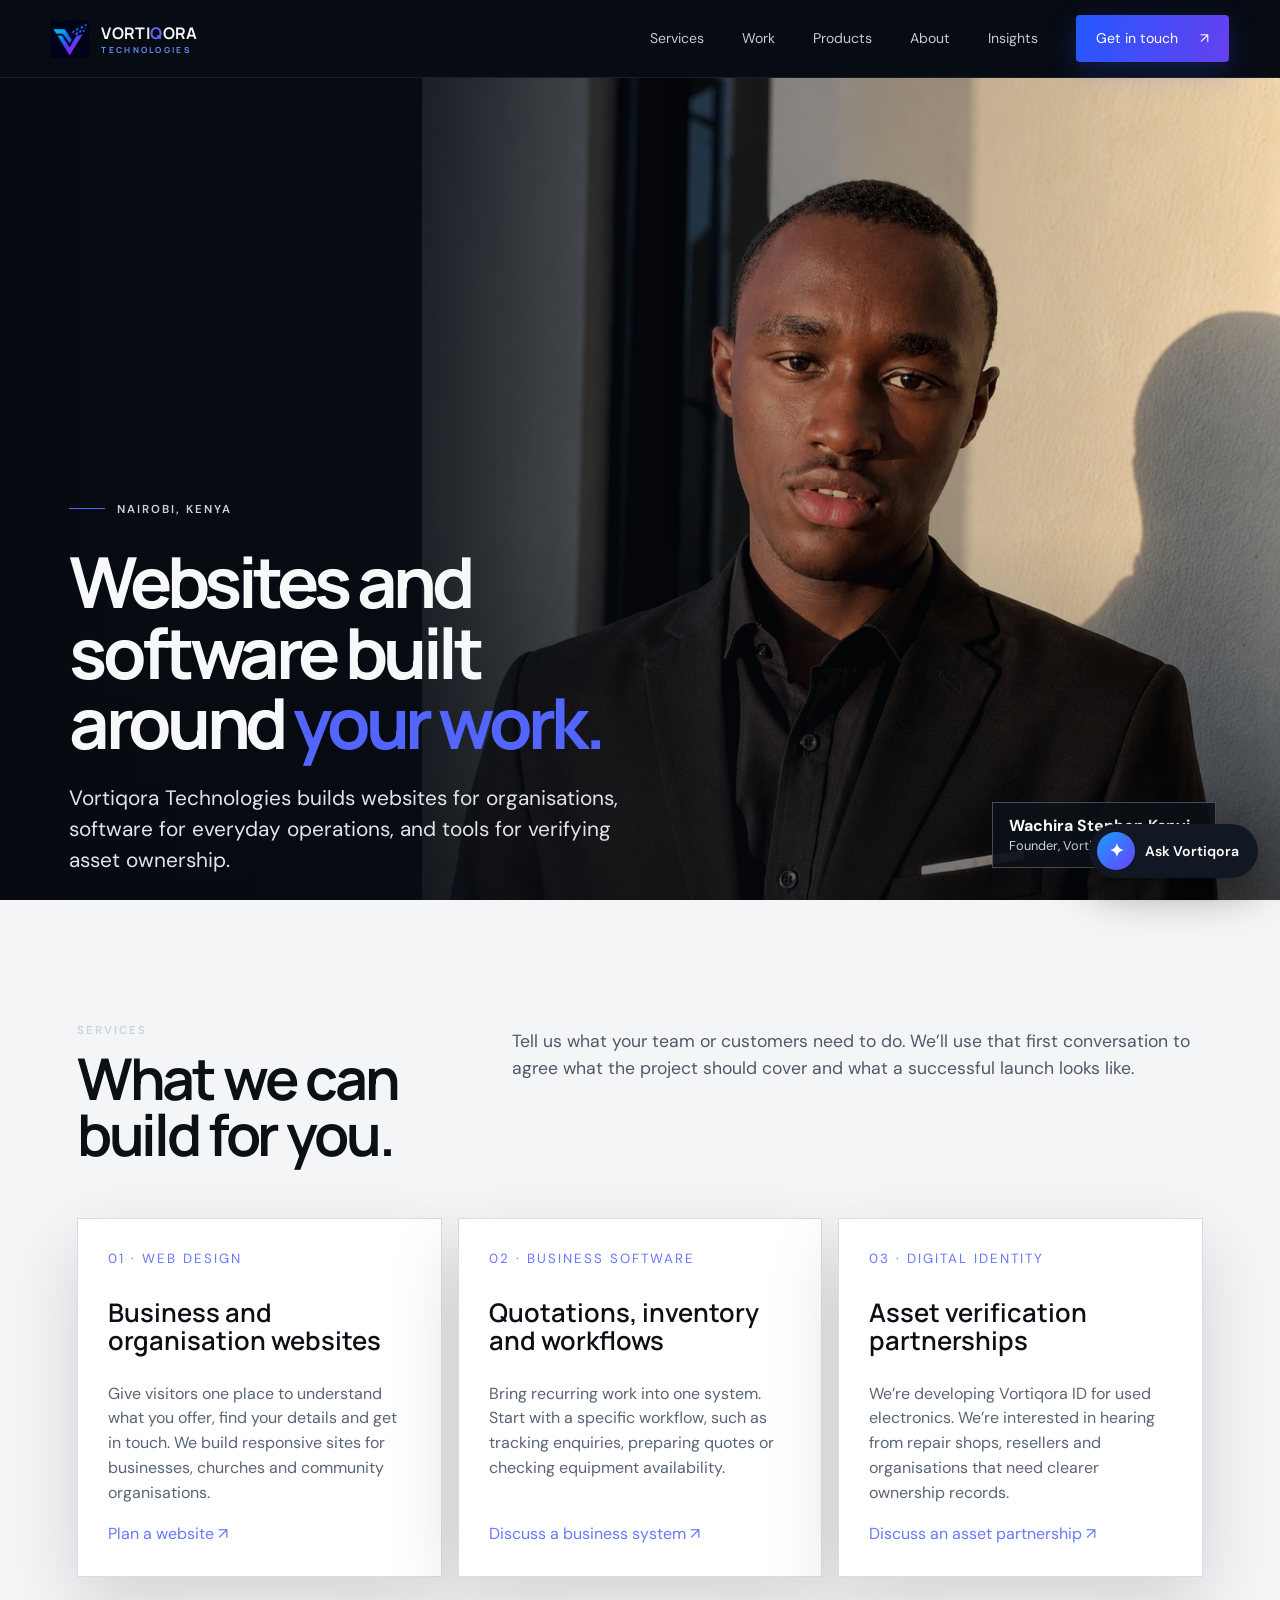
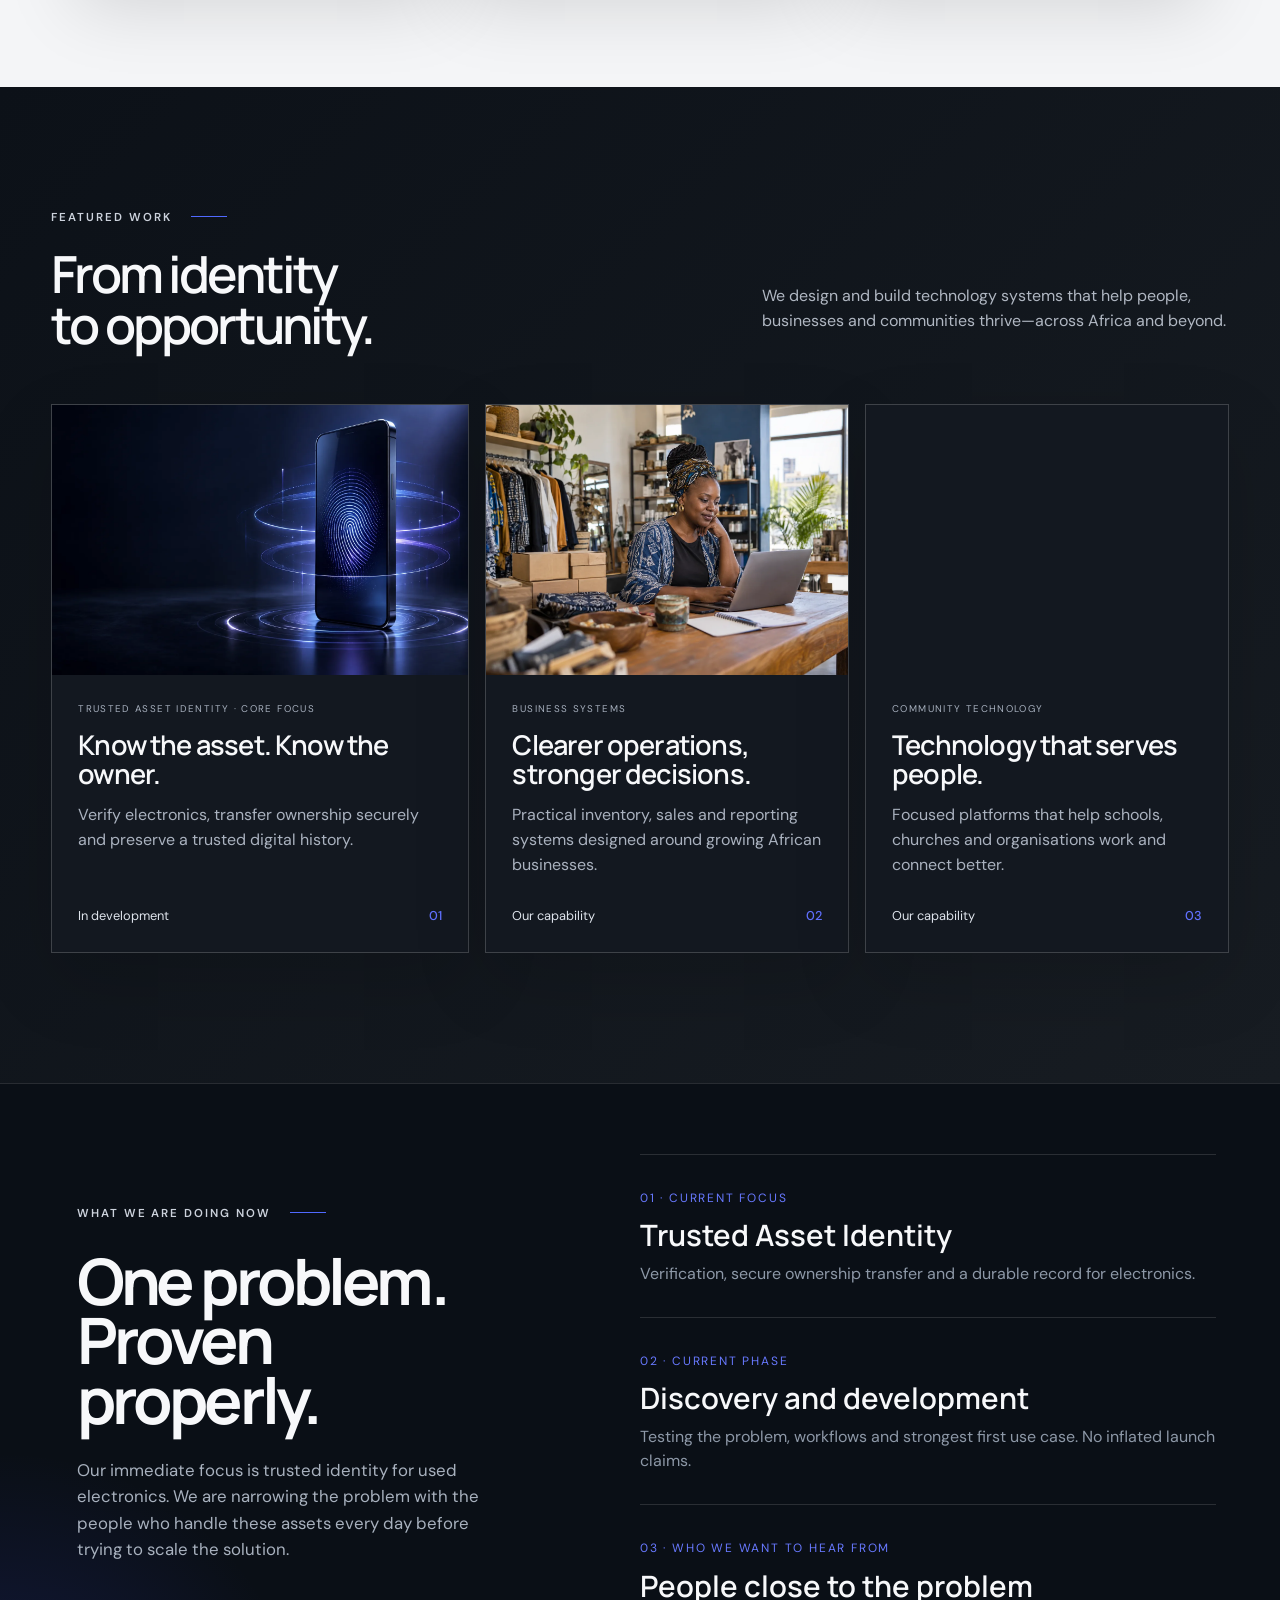
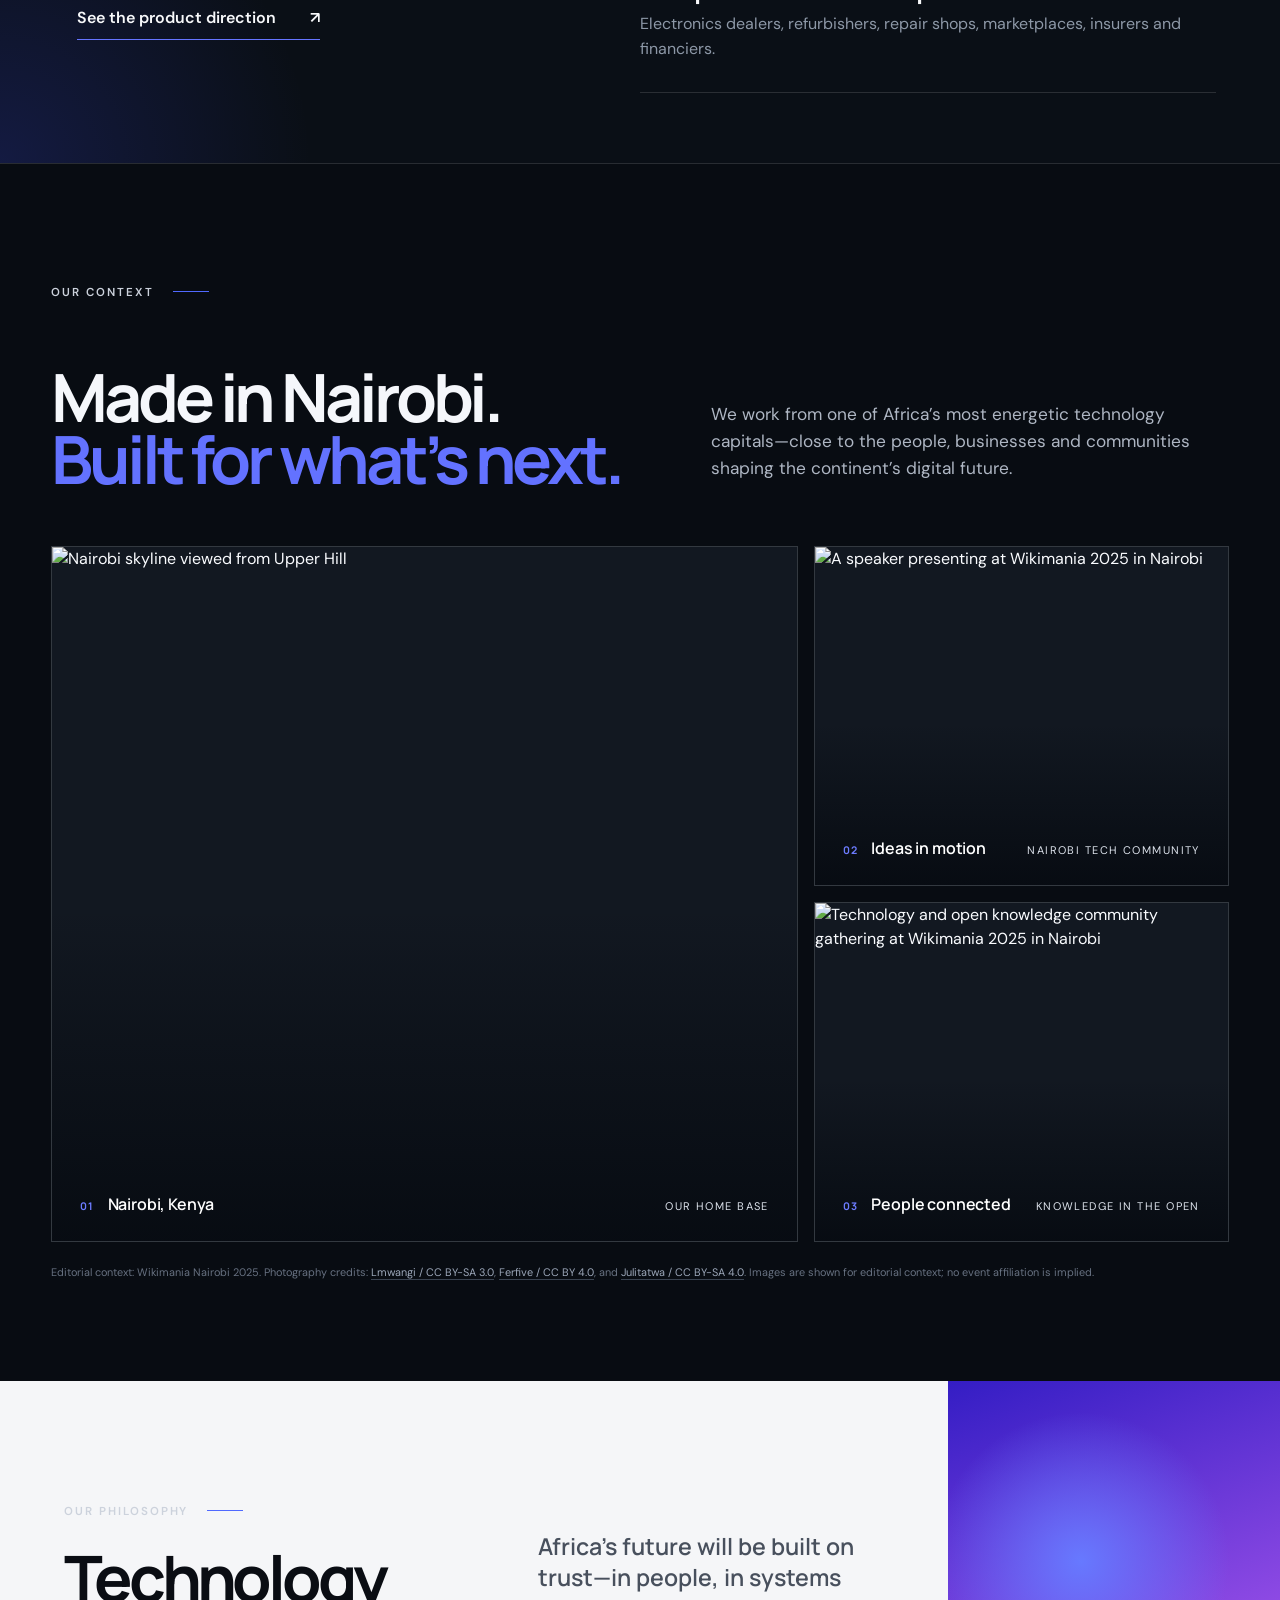
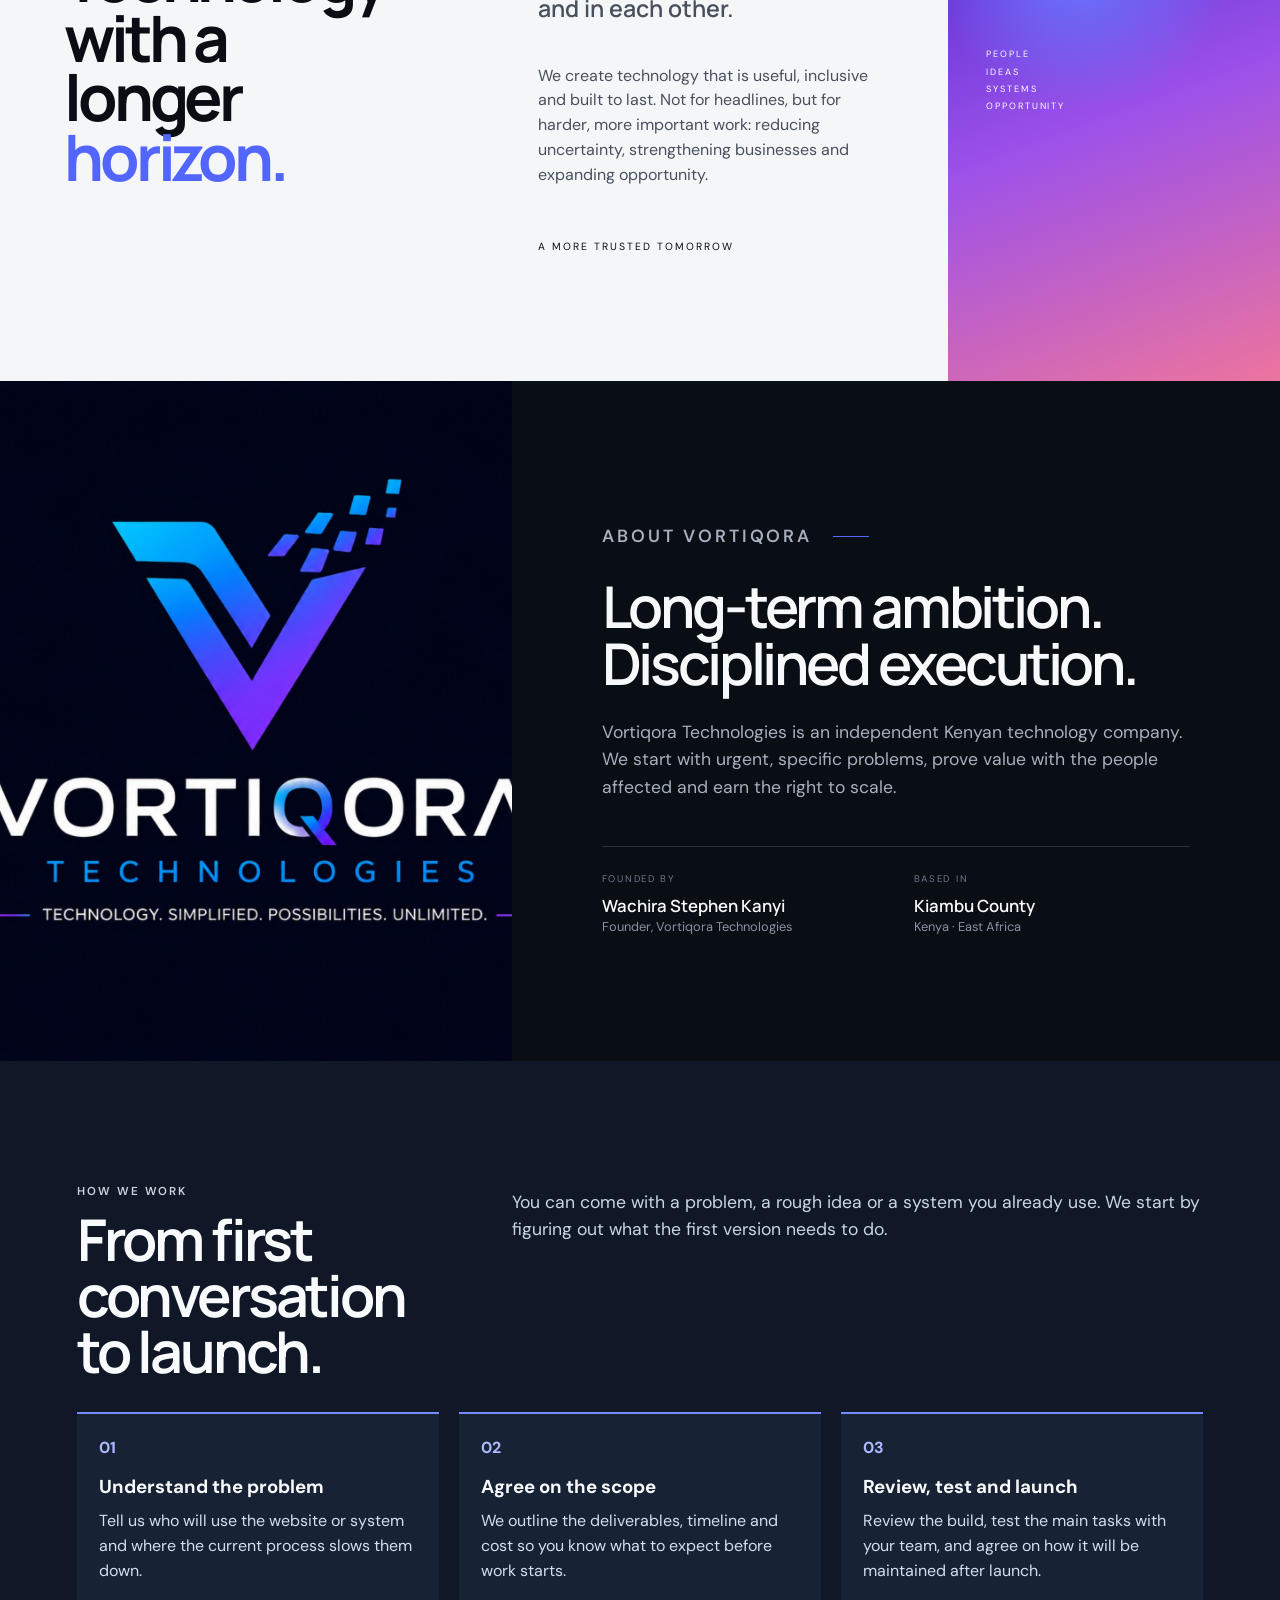
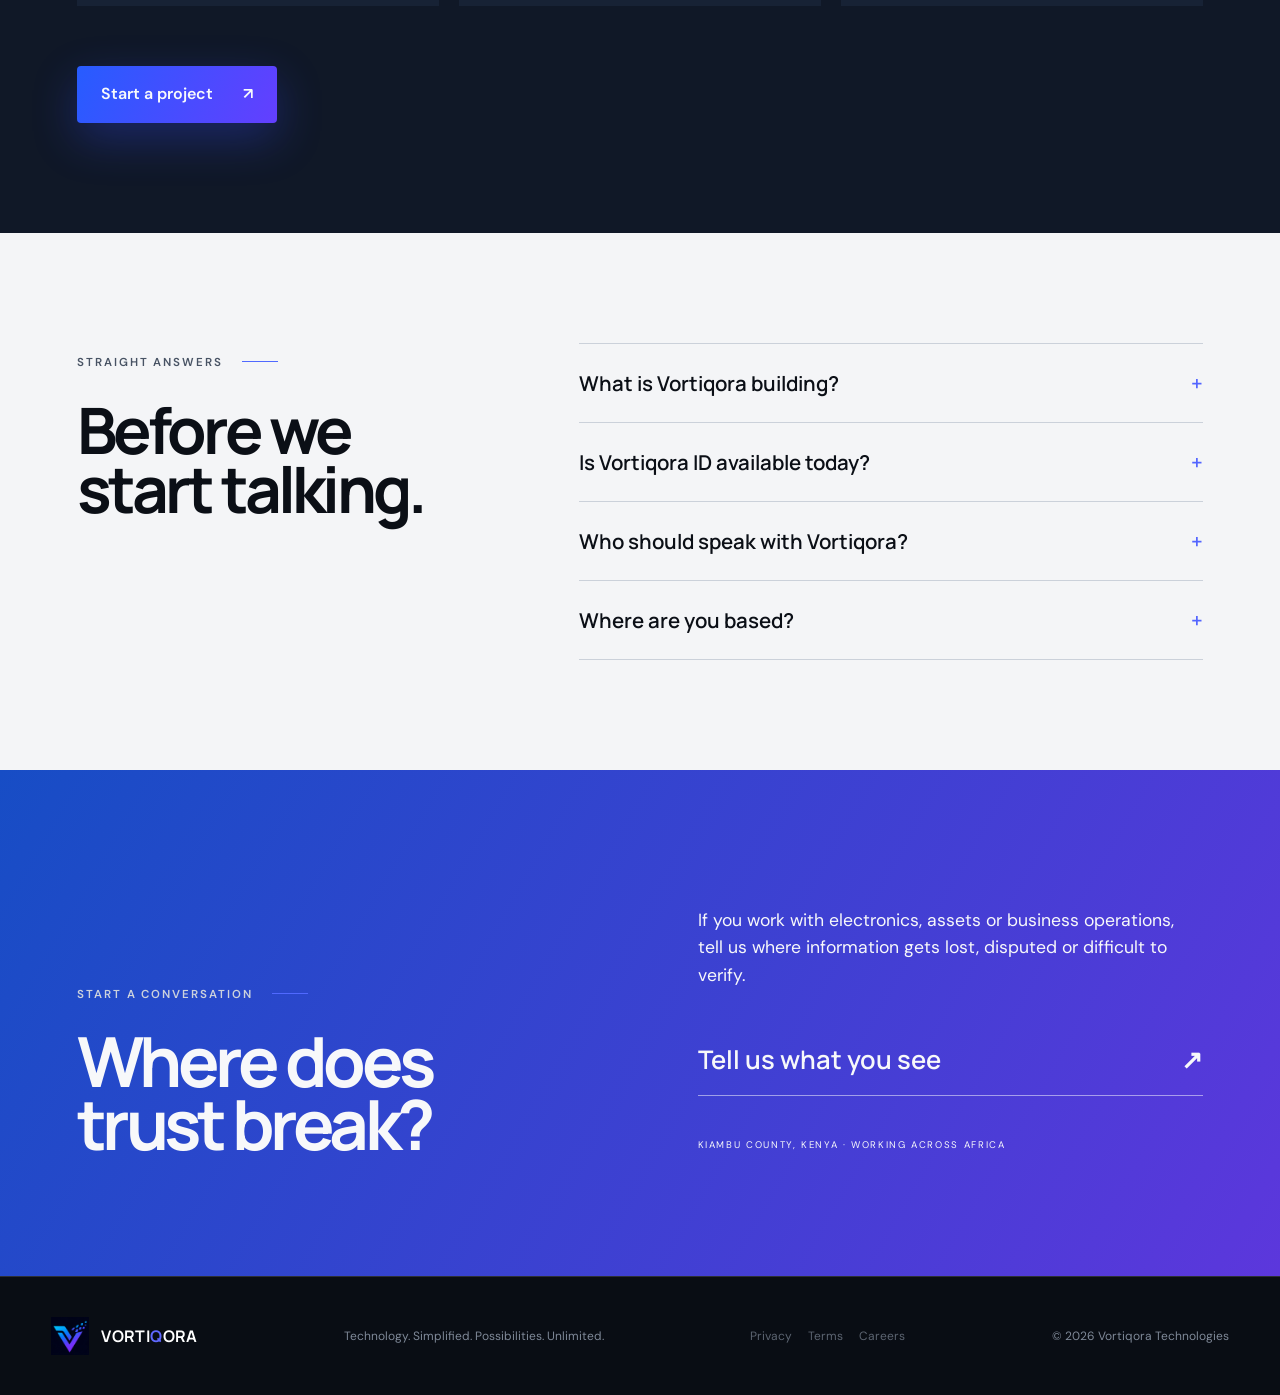
==== commit f0582b31: "Polish Vortiqora homepage and explain the project process" ====
--- a/index.html
+++ b/index.html
@@ -27,7 +27,7 @@
   <a class="skip" href="#main">Skip to content</a>
   <header class="topbar"><a class="wordmark" href="index.html" aria-label="Vortiqora Technologies home"><span class="logo-crop"><img src="vortiqora-official-logo.jpg" alt=""></span><span>VORTI<b>Q</b>ORA <small>TECHNOLOGIES</small></span></a><button class="menu" aria-expanded="false" aria-controls="nav" aria-label="Open navigation"><span></span><span></span></button><nav id="nav" aria-label="Main navigation"><a href="/#services">Services</a><a href="work.html">Work</a><a href="products.html">Products</a><a href="about.html">About</a><a href="insights.html">Insights</a><a class="nav-button" href="contact.html">Get in touch <span>↗</span></a></nav></header>
   <main id="main">
-    <section id="top" class="hero"><div class="hero-media"><img src="stephen-kanyi-founder.jpg" alt="Wachira Stephen Kanyi, Founder of Vortiqora Technologies" width="1536" height="1536" fetchpriority="high"></div><div class="hero-overlay"></div><div class="hero-copy reveal"><p class="kicker"><i></i>Nairobi, Kenya</p><h1>Building Africa’s<br>next layer<br>of <em>trust.</em></h1><p>We build websites, business software and digital tools for verifying asset ownership.</p><div class="hero-actions"><a class="cta" href="contact.html">Discuss your project <span>↗</span></a><a class="hero-work-link" href="#services">Explore services ↓</a></div></div><div class="hero-note"><span>IDEAS</span><span>SYSTEMS</span><span>PEOPLE</span><span>AFRICA</span><span>TOMORROW</span></div><div class="hero-index"><span>TECHNOLOGY</span><span>PEOPLE</span><span>FAIRER OPPORTUNITIES</span></div></section>
+    <section id="top" class="hero"><div class="hero-media"><img src="stephen-kanyi-founder.jpg" alt="Wachira Stephen Kanyi, Founder of Vortiqora Technologies" width="1536" height="1536" fetchpriority="high"></div><div class="hero-overlay"></div><div class="hero-copy reveal"><p class="kicker"><i></i>Nairobi, Kenya</p><h1>Websites and software built around <em>your work.</em></h1><p>Vortiqora Technologies builds websites for organisations, software for everyday operations, and tools for verifying asset ownership.</p><div class="hero-actions"><a class="cta" href="contact.html">Discuss your project <span>↗</span></a><a class="hero-work-link" href="#services">Explore services ↓</a></div></div><div class="hero-signature"><strong>Wachira Stephen Kanyi</strong><span>Founder, Vortiqora Technologies</span></div></section>
     <section id="services" class="content-section light" aria-labelledby="services-title">
       <div class="content-grid">
         <div><p class="kicker">Services</p><h2 id="services-title">What we can build for you.</h2></div>
@@ -69,6 +69,18 @@
     </section>
     <section id="approach" class="philosophy"><div class="philosophy-title reveal"><p class="kicker">Our philosophy <i></i></p><h2>Technology<br>with a longer<br><em>horizon.</em></h2></div><div class="philosophy-copy reveal"><p class="lead">Africa’s future will be built on trust—in people, in systems and in each other.</p><p>We create technology that is useful, inclusive and built to last. Not for headlines, but for harder, more important work: reducing uncertainty, strengthening businesses and expanding opportunity.</p><span class="signature">A MORE TRUSTED TOMORROW</span></div><div class="philosophy-art" aria-hidden="true"><span>PEOPLE</span><span>IDEAS</span><span>SYSTEMS</span><span>OPPORTUNITY</span></div></section>
     <section id="about" class="about-section"><div class="about-brand reveal"><img src="vortiqora-official-logo.jpg" alt="Official Vortiqora Technologies logo and tagline" width="1536" height="1536" loading="lazy"></div><div class="about-text reveal"><p class="kicker">About Vortiqora <i></i></p><h2>Long-term ambition.<br>Disciplined execution.</h2><p>Vortiqora Technologies is an independent Kenyan technology company. We start with urgent, specific problems, prove value with the people affected and earn the right to scale.</p><div class="founder-line"><div><small>FOUNDED BY</small><strong>Wachira Stephen Kanyi</strong><span>Founder, Vortiqora Technologies</span></div><div><small>BASED IN</small><strong>Kiambu County</strong><span>Kenya · East Africa</span></div></div></div></section>
+    <section class="project-process content-section" aria-labelledby="process-title">
+      <div class="content-grid">
+        <div><p class="kicker">How we work</p><h2 id="process-title">From first conversation to launch.</h2></div>
+        <p class="content-copy">You can come with a problem, a rough idea or a system you already use. We start by figuring out what the first version needs to do.</p>
+      </div>
+      <ol class="process-steps">
+        <li><h3>Understand the problem</h3><p>Tell us who will use the website or system and where the current process slows them down.</p></li>
+        <li><h3>Agree on the scope</h3><p>We outline the deliverables, timeline and cost so you know what to expect before work starts.</p></li>
+        <li><h3>Review, test and launch</h3><p>Review the build, test the main tasks with your team, and agree on how it will be maintained after launch.</p></li>
+      </ol>
+      <a class="cta" href="contact.html">Start a project <span aria-hidden="true">↗</span></a>
+    </section>
     <section class="faq-section" aria-labelledby="faq-title"><div class="faq-title reveal"><p class="kicker">Straight answers <i></i></p><h2 id="faq-title">Before we<br>start talking.</h2></div><div class="faq-list reveal"><details><summary>What is Vortiqora building?<span>+</span></summary><p>Our core product direction is trusted identity for physical assets, starting with electronics. We also design practical business and community technology where the problem is specific and worth solving.</p></details><details><summary>Is Vortiqora ID available today?<span>+</span></summary><p>Not yet. It is in development. We are prioritising evidence, workflow research and a useful first release over announcing something before it works.</p></details><details><summary>Who should speak with Vortiqora?<span>+</span></summary><p>Electronics dealers, refurbishers, repair shops, marketplaces, insurers, financiers and organisations facing a clear technology problem.</p></details><details><summary>Where are you based?<span>+</span></summary><p>Kiambu County, Kenya. We are building from a Kenyan context with long-term relevance across African markets.</p></details></div></section>
     <section id="contact" class="contact-section"><div class="reveal"><p class="kicker">Start a conversation <i></i></p><h2>Where does<br>trust break?</h2></div><div class="contact-right reveal"><p>If you work with electronics, assets or business operations, tell us where information gets lost, disputed or difficult to verify.</p><a href="contact.html">Tell us what you see <span>↗</span></a><small>KIAMBU COUNTY, KENYA · WORKING ACROSS AFRICA</small></div></section>
   </main>
--- a/final.css
+++ b/final.css
@@ -2,3 +2,28 @@
 
 .hero-actions { display: flex; flex-wrap: wrap; align-items: center; gap: 16px 24px; }
 .hero-work-link { color: inherit; text-decoration: underline; text-underline-offset: 4px; }
+
+.hero h1 {
+  font-size: clamp(3.25rem, 5.5vw, 6rem);
+  line-height: 1;
+  text-wrap: balance;
+}
+.hero-copy > p:not(.kicker) { max-width: 36rem; line-height: 1.5; }
+.hero-signature {
+  position: absolute;
+  z-index: 3;
+  right: clamp(20px, 5vw, 80px);
+  bottom: 32px;
+  padding: 12px 16px;
+  border: 1px solid #ffffff40;
+  background: #0b1119e8;
+  color: #fff;
+  line-height: 1.4;
+}
+.hero-signature span { display: block; color: #cbd5e1; font-size: .8rem; }
+@media (max-width: 600px) {
+  .hero { height: auto; min-height: 620px; display: grid; align-content: center; padding: 56px 24px 110px; }
+  .hero-copy { position: relative; inset: auto; transform: none; }
+  .hero h1 { font-size: clamp(2.55rem, 10vw, 3.65rem); }
+  .hero-signature { left: 24px; right: auto; bottom: 24px; }
+}
--- a/pages.css
+++ b/pages.css
@@ -16,3 +16,31 @@
   font: inherit;
 }
 .contact-form select:focus-visible { outline: 2px solid #57d3ff; outline-offset: 2px; }
+
+.project-process { background: #101827; color: #f8fafc; }
+.project-process .content-copy { color: #cbd5e1; }
+.process-steps {
+  display: grid;
+  grid-template-columns: repeat(3, minmax(0, 1fr));
+  gap: 20px;
+  list-style: none;
+  counter-reset: step;
+  padding: 0;
+  margin: 32px 0;
+}
+.process-steps li {
+  counter-increment: step;
+  border-top: 2px solid #7789ff;
+  padding: 22px;
+  background: #172235;
+}
+.process-steps li::before {
+  content: counter(step, decimal-leading-zero);
+  color: #aebaff;
+  font-weight: 700;
+}
+.process-steps h3 { margin: 12px 0 8px; }
+.process-steps p { color: #d5deeb; line-height: 1.55; margin: 0; }
+@media (max-width: 720px) {
+  .process-steps { grid-template-columns: 1fr; }
+}
